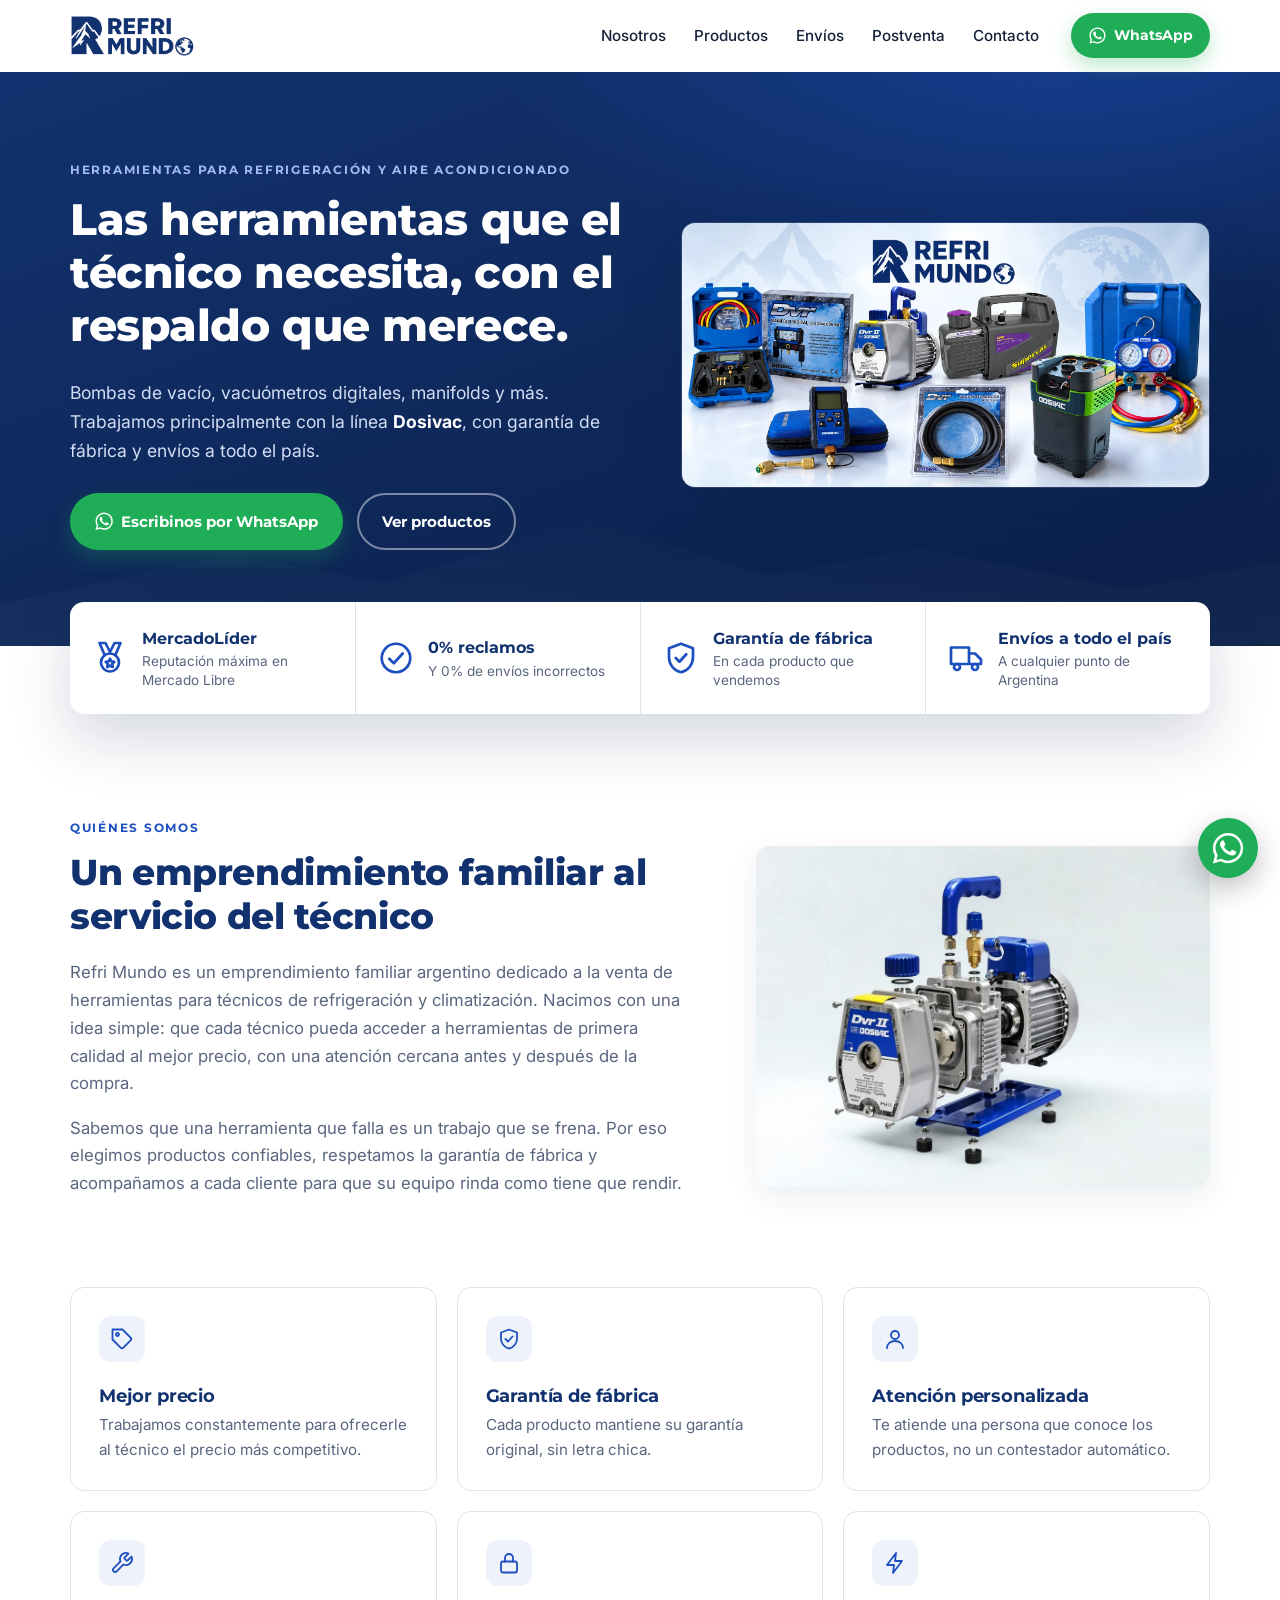
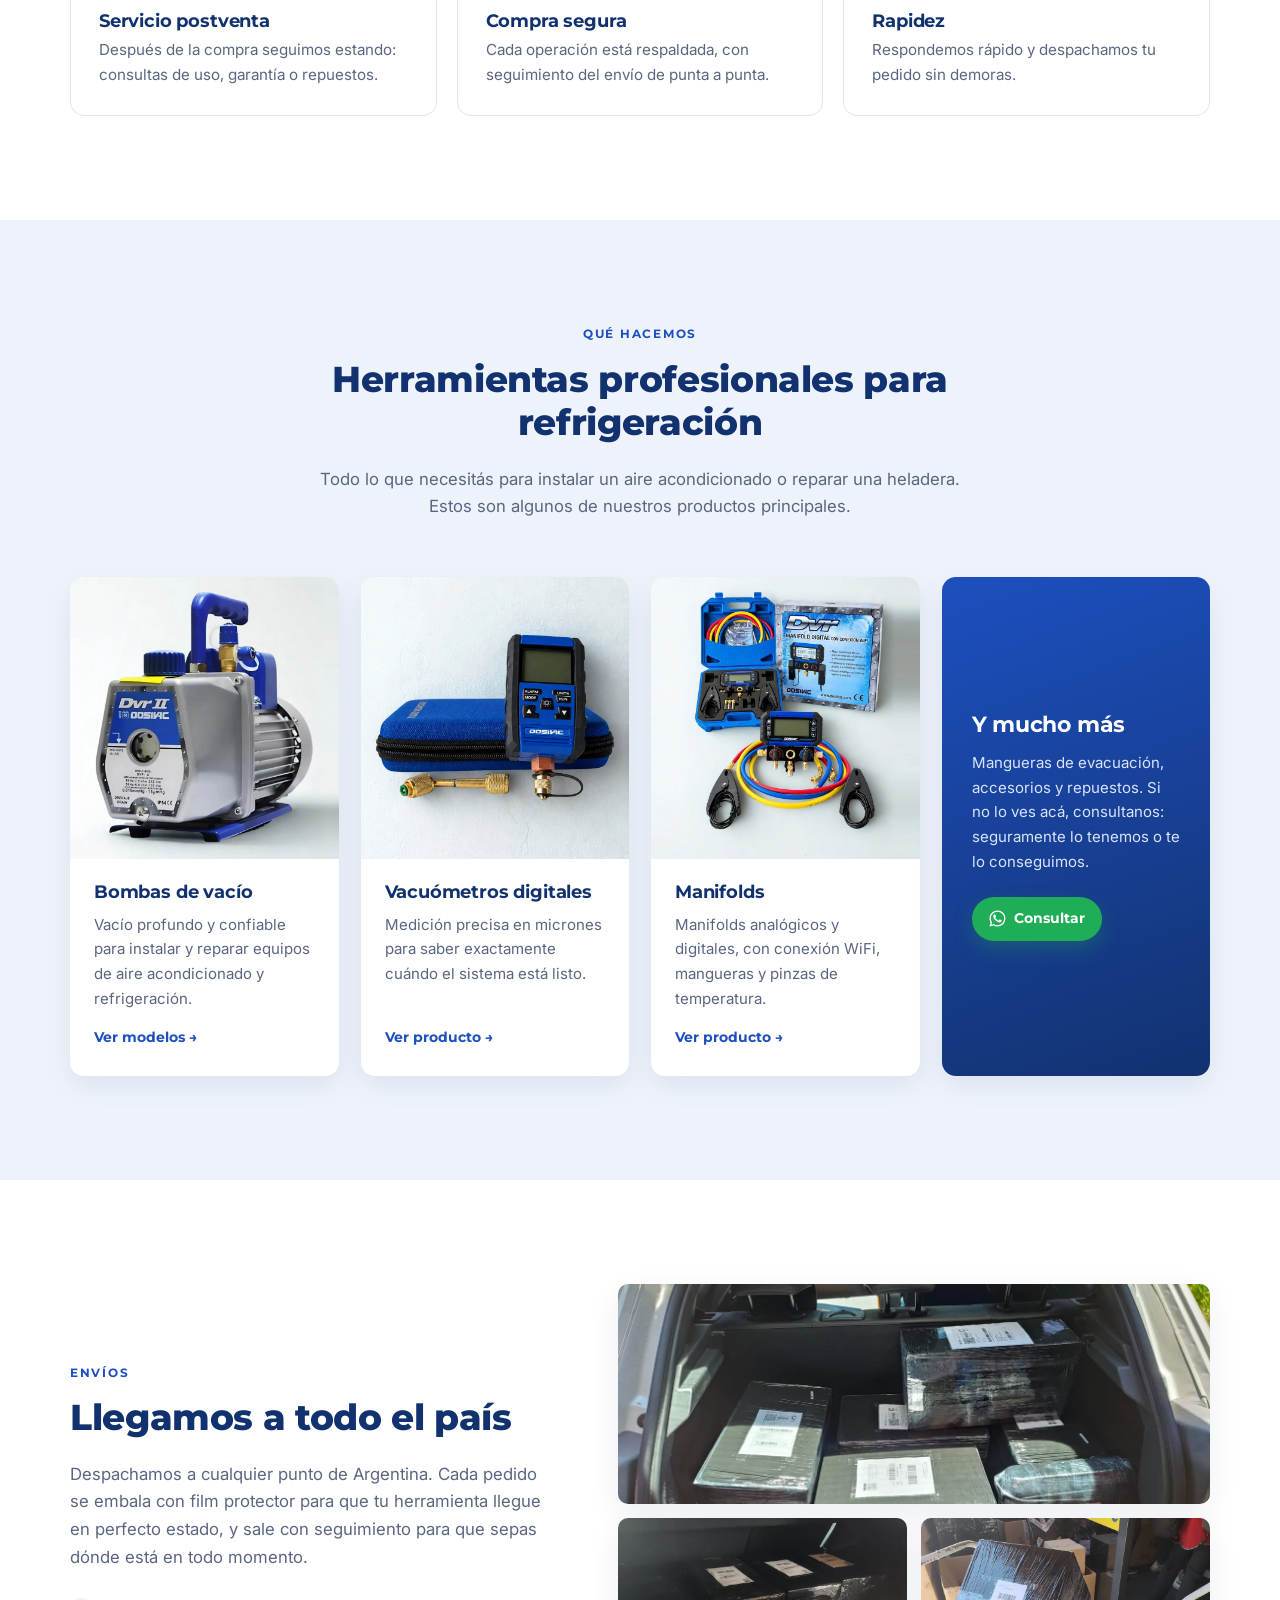
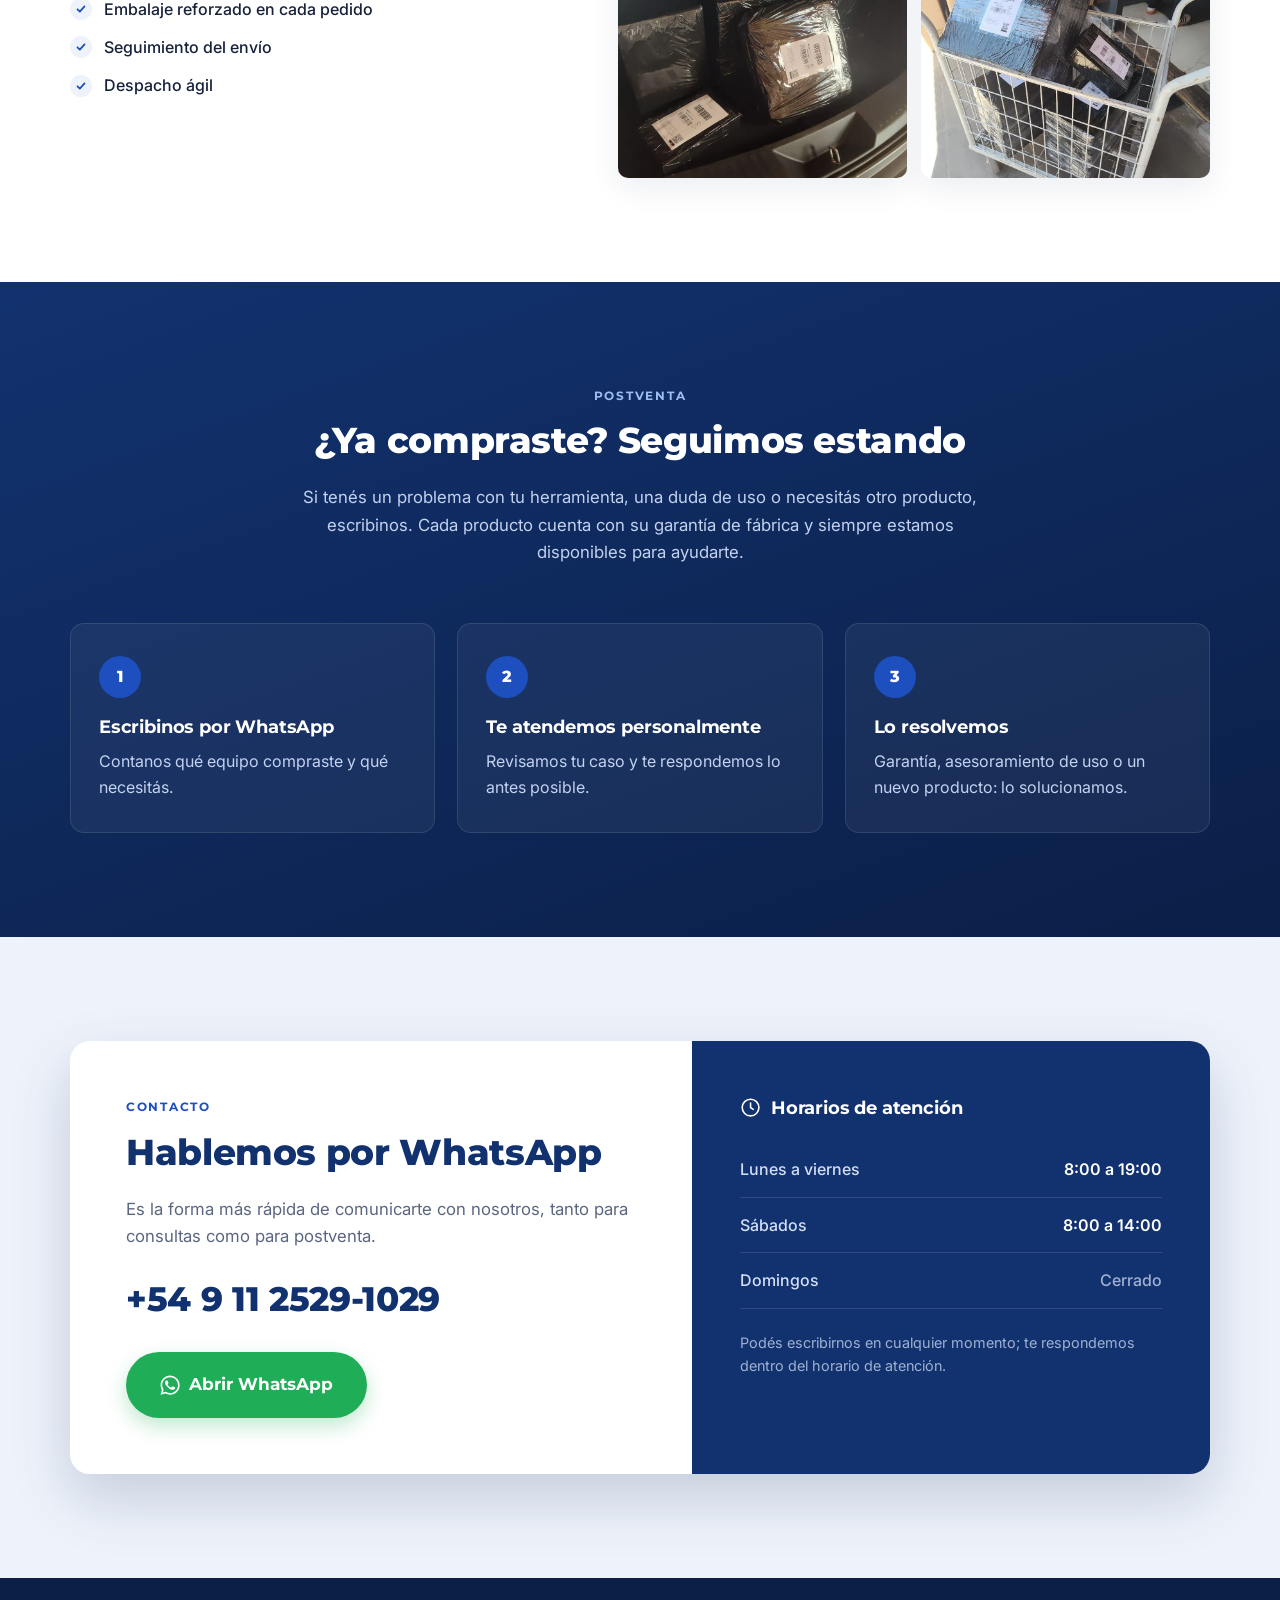
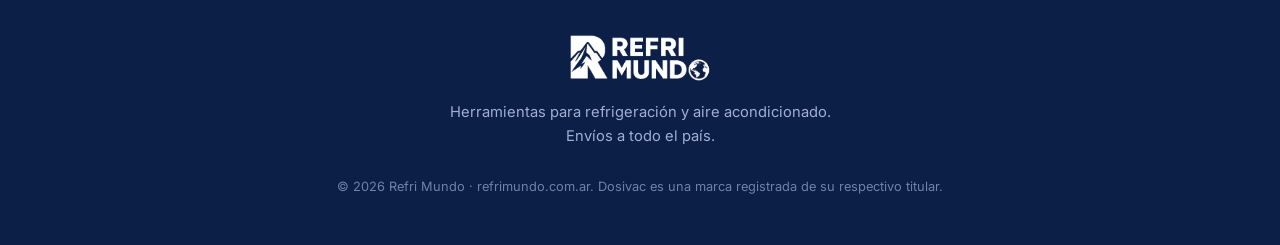
==== index.html @ 17aef17e "Agregar etiqueta de Google (G-2M7QLMY64X) y medir clics en WhatsApp Co-Authored-By: Claude Opus 5.5 " ====
<!DOCTYPE html>
<html lang="es-AR">
<head>
  <!-- Google tag (gtag.js) -->
  <script async src="https://www.googletagmanager.com/gtag/js?id=G-2M7QLMY64X"></script>
  <script>
    window.dataLayer = window.dataLayer || [];
    function gtag(){dataLayer.push(arguments);}
    gtag('js', new Date());
    gtag('config', 'G-2M7QLMY64X');
  </script>
  <meta charset="UTF-8">
  <meta name="viewport" content="width=device-width, initial-scale=1">
  <title>Refri Mundo | Herramientas para refrigeración y aire acondicionado</title>
  <meta name="description" content="Refri Mundo: bombas de vacío, vacuómetros digitales, manifolds y herramientas para técnicos de refrigeración. Línea Dosivac con garantía de fábrica y envíos a todo el país.">
  <link rel="canonical" href="https://refrimundo.com.ar/">
  <meta name="theme-color" content="#12326f">

  <meta property="og:type" content="website">
  <meta property="og:site_name" content="Refri Mundo">
  <meta property="og:locale" content="es_AR">
  <meta property="og:title" content="Refri Mundo | Herramientas para refrigeración">
  <meta property="og:description" content="Herramientas para técnicos de refrigeración y aire acondicionado. Garantía de fábrica, atención personalizada y envíos a todo el país.">
  <meta property="og:image" content="https://refrimundo.com.ar/img/portada.webp">
  <meta property="og:url" content="https://refrimundo.com.ar/">

  <link rel="icon" type="image/png" href="img/icono.png">
  <link rel="apple-touch-icon" href="img/icono.png">

  <link rel="preconnect" href="https://fonts.googleapis.com">
  <link rel="preconnect" href="https://fonts.gstatic.com" crossorigin>
  <link href="https://fonts.googleapis.com/css2?family=Inter:wght@400;500;600&family=Montserrat:wght@600;700;800&display=swap" rel="stylesheet">
  <link rel="stylesheet" href="css/styles.css">

  <script type="application/ld+json">
  {
    "@context": "https://schema.org",
    "@type": "Store",
    "name": "Refri Mundo",
    "alternateName": "Refrimundo",
    "url": "https://refrimundo.com.ar/",
    "logo": "https://refrimundo.com.ar/img/logo.png",
    "image": "https://refrimundo.com.ar/img/portada.webp",
    "telephone": "+54 9 11 2529-1029",
    "areaServed": "AR",
    "openingHours": ["Mo-Fr 08:00-19:00", "Sa 08:00-14:00"]
  }
  </script>
  <script type="application/ld+json">
  {
    "@context": "https://schema.org",
    "@type": "WebSite",
    "name": "Refri Mundo",
    "alternateName": ["Refrimundo", "refrimundo.com.ar"],
    "url": "https://refrimundo.com.ar/"
  }
  </script>
</head>
<body>

  <!-- ===== Encabezado ===== -->
  <header class="header" id="header">
    <div class="container header__inner">
      <a href="#inicio" class="header__logo" aria-label="Refri Mundo, ir al inicio">
        <img src="img/logo.png" alt="Refri Mundo" width="782" height="263">
      </a>

      <nav class="nav" id="nav" aria-label="Principal">
        <a href="#nosotros">Nosotros</a>
        <a href="#productos">Productos</a>
        <a href="#envios">Envíos</a>
        <a href="#postventa">Postventa</a>
        <a href="#contacto">Contacto</a>
      </nav>

      <a class="btn btn--wa btn--sm header__cta" href="https://wa.me/5491125291029?text=Hola%20Refri%20Mundo%2C%20me%20contacto%20para..." target="_blank" rel="noopener">
        <svg class="icon" aria-hidden="true"><use href="#i-wa"/></svg> WhatsApp
      </a>

      <button class="nav-toggle" id="navToggle" aria-label="Abrir menú" aria-expanded="false" aria-controls="nav">
        <span></span><span></span><span></span>
      </button>
    </div>
  </header>

  <main>

    <!-- ===== Portada ===== -->
    <section class="hero" id="inicio">
      <div class="container hero__inner">
        <div class="hero__text">
          <p class="eyebrow eyebrow--light">Herramientas para refrigeración y aire acondicionado</p>
          <h1>Las herramientas que el técnico necesita, con el respaldo que merece.</h1>
          <p class="hero__lead">Bombas de vacío, vacuómetros digitales, manifolds y más. Trabajamos principalmente con la línea <strong>Dosivac</strong>, con garantía de fábrica y envíos a todo el país.</p>
          <div class="hero__actions">
            <a class="btn btn--wa" href="https://wa.me/5491125291029?text=Hola%20Refri%20Mundo%2C%20me%20contacto%20para..." target="_blank" rel="noopener">
              <svg class="icon" aria-hidden="true"><use href="#i-wa"/></svg> Escribinos por WhatsApp
            </a>
            <a class="btn btn--ghost" href="#productos">Ver productos</a>
          </div>
        </div>
        <div class="hero__media">
          <img src="img/portada.webp" alt="Herramientas Dosivac: bombas de vacío, manifolds digitales y vacuómetros" width="1774" height="887" fetchpriority="high">
        </div>
      </div>
    </section>

    <!-- ===== Franja de confianza ===== -->
    <section class="trust" aria-label="Por qué comprarnos">
      <div class="container">
        <div class="trust__grid">
        <div class="trust__item">
          <svg class="trust__icon" aria-hidden="true"><use href="#i-medal"/></svg>
          <div><strong>MercadoLíder</strong><span>Reputación máxima en Mercado Libre</span></div>
        </div>
        <div class="trust__item">
          <svg class="trust__icon" aria-hidden="true"><use href="#i-check"/></svg>
          <div><strong>0% reclamos</strong><span>Y 0% de envíos incorrectos</span></div>
        </div>
        <div class="trust__item">
          <svg class="trust__icon" aria-hidden="true"><use href="#i-shield"/></svg>
          <div><strong>Garantía de fábrica</strong><span>En cada producto que vendemos</span></div>
        </div>
        <div class="trust__item">
          <svg class="trust__icon" aria-hidden="true"><use href="#i-truck"/></svg>
          <div><strong>Envíos a todo el país</strong><span>A cualquier punto de Argentina</span></div>
        </div>
        </div>
      </div>
    </section>

    <!-- ===== Nosotros ===== -->
    <section class="section" id="nosotros">
      <div class="container about">
        <div class="about__text">
          <p class="eyebrow">Quiénes somos</p>
          <h2>Un emprendimiento familiar al servicio del técnico</h2>
          <p>Refri Mundo es un emprendimiento familiar argentino dedicado a la venta de herramientas para técnicos de refrigeración y climatización. Nacimos con una idea simple: que cada técnico pueda acceder a herramientas de primera calidad al mejor precio, con una atención cercana antes y después de la compra.</p>
          <p>Sabemos que una herramienta que falla es un trabajo que se frena. Por eso elegimos productos confiables, respetamos la garantía de fábrica y acompañamos a cada cliente para que su equipo rinda como tiene que rendir.</p>
        </div>
        <figure class="about__media">
          <img src="img/bomba-interior.webp" alt="Vista interior ilustrativa de una bomba de vacío Dosivac DVR II" width="1000" height="750" loading="lazy">
        </figure>
      </div>

      <div class="container">
        <div class="values">
          <article class="value">
            <svg class="value__icon" aria-hidden="true"><use href="#i-tag"/></svg>
            <h3>Mejor precio</h3>
            <p>Trabajamos constantemente para ofrecerle al técnico el precio más competitivo.</p>
          </article>
          <article class="value">
            <svg class="value__icon" aria-hidden="true"><use href="#i-shield"/></svg>
            <h3>Garantía de fábrica</h3>
            <p>Cada producto mantiene su garantía original, sin letra chica.</p>
          </article>
          <article class="value">
            <svg class="value__icon" aria-hidden="true"><use href="#i-user"/></svg>
            <h3>Atención personalizada</h3>
            <p>Te atiende una persona que conoce los productos, no un contestador automático.</p>
          </article>
          <article class="value">
            <svg class="value__icon" aria-hidden="true"><use href="#i-tool"/></svg>
            <h3>Servicio postventa</h3>
            <p>Después de la compra seguimos estando: consultas de uso, garantía o repuestos.</p>
          </article>
          <article class="value">
            <svg class="value__icon" aria-hidden="true"><use href="#i-lock"/></svg>
            <h3>Compra segura</h3>
            <p>Cada operación está respaldada, con seguimiento del envío de punta a punta.</p>
          </article>
          <article class="value">
            <svg class="value__icon" aria-hidden="true"><use href="#i-bolt"/></svg>
            <h3>Rapidez</h3>
            <p>Respondemos rápido y despachamos tu pedido sin demoras.</p>
          </article>
        </div>
      </div>
    </section>

    <!-- ===== Productos ===== -->
    <section class="section section--tint" id="productos">
      <div class="container">
        <div class="section__head">
          <p class="eyebrow">Qué hacemos</p>
          <h2>Herramientas profesionales para refrigeración</h2>
          <p>Todo lo que necesitás para instalar un aire acondicionado o reparar una heladera. Estos son algunos de nuestros productos principales.</p>
        </div>

        <div class="products">
          <a class="product" href="https://wa.me/c/5491125291029" target="_blank" rel="noopener" aria-label="Ver modelos de bombas de vacío en WhatsApp">
            <div class="product__img"><img src="img/bomba-vacio.webp" alt="Bomba de vacío Dosivac DVR II" width="900" height="945" loading="lazy"></div>
            <div class="product__body">
              <h3>Bombas de vacío</h3>
              <p>Vacío profundo y confiable para instalar y reparar equipos de aire acondicionado y refrigeración.</p>
              <span class="product__cta">Ver modelos →</span>
            </div>
          </a>
          <a class="product" href="https://wa.me/p/37824734770444972/5491125291029" target="_blank" rel="noopener" aria-label="Ver Vacuómetros digitales en WhatsApp">
            <div class="product__img"><img src="img/vacuometro.webp" alt="Vacuómetro digital Dosivac con estuche" width="900" height="945" loading="lazy"></div>
            <div class="product__body">
              <h3>Vacuómetros digitales</h3>
              <p>Medición precisa en micrones para saber exactamente cuándo el sistema está listo.</p>
              <span class="product__cta">Ver producto →</span>
            </div>
          </a>
          <a class="product" href="https://wa.me/p/29214716521446250/5491125291029" target="_blank" rel="noopener" aria-label="Ver Manifolds en WhatsApp">
            <div class="product__img"><img src="img/manifold-digital.webp" alt="Manifold digital Dosivac DVR con conexión WiFi, mangueras y pinzas" width="900" height="945" loading="lazy"></div>
            <div class="product__body">
              <h3>Manifolds</h3>
              <p>Manifolds analógicos y digitales, con conexión WiFi, mangueras y pinzas de temperatura.</p>
              <span class="product__cta">Ver producto →</span>
            </div>
          </a>
          <article class="product product--more">
            <div class="product__body">
              <h3>Y mucho más</h3>
              <p>Mangueras de evacuación, accesorios y repuestos. Si no lo ves acá, consultanos: seguramente lo tenemos o te lo conseguimos.</p>
              <a class="btn btn--wa btn--sm" href="https://wa.me/5491125291029?text=Hola%20Refri%20Mundo%2C%20me%20contacto%20para..." target="_blank" rel="noopener">
                <svg class="icon" aria-hidden="true"><use href="#i-wa"/></svg> Consultar
              </a>
            </div>
          </article>
        </div>
      </div>
    </section>

    <!-- ===== Envíos ===== -->
    <section class="section" id="envios">
      <div class="container shipping">
        <div class="shipping__text">
          <p class="eyebrow">Envíos</p>
          <h2>Llegamos a todo el país</h2>
          <p>Despachamos a cualquier punto de Argentina. Cada pedido se embala con film protector para que tu herramienta llegue en perfecto estado, y sale con seguimiento para que sepas dónde está en todo momento.</p>
          <ul class="checklist">
            <li>Embalaje reforzado en cada pedido</li>
            <li>Seguimiento del envío</li>
            <li>Despacho ágil</li>
          </ul>
        </div>
        <div class="shipping__gallery">
          <img src="img/envios-2.webp" alt="Baúl de auto cargado con pedidos embalados listos para despachar" width="1200" height="675" loading="lazy">
          <img src="img/envios-1.webp" alt="Pedidos embalados con film negro y etiquetas de envío" width="900" height="1200" loading="lazy">
          <img src="img/envios-3.webp" alt="Carro con pedidos en la sucursal de envíos" width="900" height="1200" loading="lazy">
        </div>
      </div>
    </section>

    <!-- ===== Postventa ===== -->
    <section class="section section--dark" id="postventa">
      <div class="container">
        <div class="section__head section__head--light">
          <p class="eyebrow eyebrow--light">Postventa</p>
          <h2>¿Ya compraste? Seguimos estando</h2>
          <p>Si tenés un problema con tu herramienta, una duda de uso o necesitás otro producto, escribinos. Cada producto cuenta con su garantía de fábrica y siempre estamos disponibles para ayudarte.</p>
        </div>
        <ol class="steps">
          <li class="step">
            <span class="step__num">1</span>
            <h3>Escribinos por WhatsApp</h3>
            <p>Contanos qué equipo compraste y qué necesitás.</p>
          </li>
          <li class="step">
            <span class="step__num">2</span>
            <h3>Te atendemos personalmente</h3>
            <p>Revisamos tu caso y te respondemos lo antes posible.</p>
          </li>
          <li class="step">
            <span class="step__num">3</span>
            <h3>Lo resolvemos</h3>
            <p>Garantía, asesoramiento de uso o un nuevo producto: lo solucionamos.</p>
          </li>
        </ol>
      </div>
    </section>

    <!-- ===== Contacto ===== -->
    <section class="section section--tint" id="contacto">
      <div class="container">
        <div class="contact">
          <div class="contact__main">
            <p class="eyebrow">Contacto</p>
            <h2>Hablemos por WhatsApp</h2>
            <p>Es la forma más rápida de comunicarte con nosotros, tanto para consultas como para postventa.</p>
            <a class="contact__phone" href="https://wa.me/5491125291029?text=Hola%20Refri%20Mundo%2C%20me%20contacto%20para..." target="_blank" rel="noopener">+54 9 11 2529-1029</a>
            <a class="btn btn--wa btn--lg" href="https://wa.me/5491125291029?text=Hola%20Refri%20Mundo%2C%20me%20contacto%20para..." target="_blank" rel="noopener">
              <svg class="icon" aria-hidden="true"><use href="#i-wa"/></svg> Abrir WhatsApp
            </a>
          </div>
          <div class="contact__hours">
            <h3><svg class="icon" aria-hidden="true"><use href="#i-clock"/></svg> Horarios de atención</h3>
            <dl class="hours">
              <div><dt>Lunes a viernes</dt><dd>8:00 a 19:00</dd></div>
              <div><dt>Sábados</dt><dd>8:00 a 14:00</dd></div>
              <div><dt>Domingos</dt><dd class="hours__closed">Cerrado</dd></div>
            </dl>
            <p class="contact__note">Podés escribirnos en cualquier momento; te respondemos dentro del horario de atención.</p>
          </div>
        </div>
      </div>
    </section>

  </main>

  <!-- ===== Pie ===== -->
  <footer class="footer">
    <div class="container footer__inner">
      <img src="img/logo-blanco.png" alt="Refri Mundo" width="782" height="263" class="footer__logo" loading="lazy">
      <p>Herramientas para refrigeración y aire acondicionado.<br>Envíos a todo el país.</p>
      <p class="footer__legal">© <span id="year">2026</span> Refri Mundo · refrimundo.com.ar. Dosivac es una marca registrada de su respectivo titular.</p>
    </div>
  </footer>

  <!-- Botón flotante de WhatsApp -->
  <a class="wa-float" href="https://wa.me/5491125291029?text=Hola%20Refri%20Mundo%2C%20me%20contacto%20para..." target="_blank" rel="noopener" aria-label="Escribinos por WhatsApp">
    <svg aria-hidden="true"><use href="#i-wa"/></svg>
  </a>

  <!-- Íconos -->
  <svg width="0" height="0" style="position:absolute" aria-hidden="true">
    <symbol id="i-wa" viewBox="0 0 24 24"><path fill="currentColor" d="M17.47 14.38c-.3-.15-1.76-.87-2.03-.97-.27-.1-.47-.15-.67.15-.2.3-.77.97-.94 1.16-.17.2-.35.22-.64.07-.3-.15-1.26-.46-2.39-1.47-.88-.79-1.48-1.76-1.65-2.06-.17-.3-.02-.46.13-.6.13-.14.3-.35.45-.52.15-.18.2-.3.3-.5.1-.2.05-.37-.03-.52-.07-.15-.67-1.61-.92-2.2-.24-.58-.49-.5-.67-.51h-.57c-.2 0-.52.07-.79.37-.27.3-1.04 1.02-1.04 2.48s1.07 2.88 1.21 3.07c.15.2 2.1 3.2 5.08 4.49.71.3 1.26.49 1.7.63.71.22 1.36.19 1.87.12.57-.09 1.76-.72 2.01-1.41.25-.7.25-1.29.17-1.41-.07-.13-.27-.2-.57-.35M12.05 21.5h-.01a9.4 9.4 0 0 1-4.8-1.32l-.34-.2-3.56.93.95-3.47-.22-.36a9.4 9.4 0 0 1-1.44-5.02c0-5.2 4.23-9.43 9.43-9.43a9.4 9.4 0 0 1 9.42 9.44c0 5.2-4.23 9.43-9.43 9.43m8.02-17.45A11.27 11.27 0 0 0 12.05.72C5.8.72.7 5.8.7 12.06c0 2 .52 3.95 1.52 5.67L.6 23.6l6.01-1.58a11.3 11.3 0 0 0 5.43 1.38h.01c6.25 0 11.34-5.09 11.35-11.34 0-3.03-1.18-5.88-3.33-8.02"/></symbol>
    <symbol id="i-medal" viewBox="0 0 24 24" fill="none" stroke="currentColor" stroke-width="1.8" stroke-linecap="round" stroke-linejoin="round"><circle cx="12" cy="15" r="6"/><path d="M8.5 10.2 5 2h4l3 6 3-6h4l-3.5 8.2"/><path d="m12 12.5.9 1.8 2 .3-1.45 1.4.35 2-1.8-.95-1.8.95.35-2-1.45-1.4 2-.3z"/></symbol>
    <symbol id="i-check" viewBox="0 0 24 24" fill="none" stroke="currentColor" stroke-width="1.8" stroke-linecap="round" stroke-linejoin="round"><circle cx="12" cy="12" r="9.5"/><path d="m7.5 12.5 3 3 6-6.5"/></symbol>
    <symbol id="i-shield" viewBox="0 0 24 24" fill="none" stroke="currentColor" stroke-width="1.8" stroke-linecap="round" stroke-linejoin="round"><path d="M12 2.5 4 5.5v6c0 5 3.4 9 8 10 4.6-1 8-5 8-10v-6z"/><path d="m8.5 12 2.5 2.5 4.5-5"/></symbol>
    <symbol id="i-truck" viewBox="0 0 24 24" fill="none" stroke="currentColor" stroke-width="1.8" stroke-linecap="round" stroke-linejoin="round"><path d="M2 5h12v11H2zM14 9h4l4 4v3h-8z"/><circle cx="6" cy="18" r="2"/><circle cx="18" cy="18" r="2"/></symbol>
    <symbol id="i-tag" viewBox="0 0 24 24" fill="none" stroke="currentColor" stroke-width="1.8" stroke-linecap="round" stroke-linejoin="round"><path d="M20.6 13.4 13.4 20.6a2 2 0 0 1-2.8 0L2.5 12.5V2.5h10l8.1 8.1a2 2 0 0 1 0 2.8z"/><circle cx="7.5" cy="7.5" r="1.5"/></symbol>
    <symbol id="i-user" viewBox="0 0 24 24" fill="none" stroke="currentColor" stroke-width="1.8" stroke-linecap="round" stroke-linejoin="round"><circle cx="12" cy="8" r="4"/><path d="M4 21c0-4.4 3.6-7 8-7s8 2.6 8 7"/></symbol>
    <symbol id="i-tool" viewBox="0 0 24 24" fill="none" stroke="currentColor" stroke-width="1.8" stroke-linecap="round" stroke-linejoin="round"><path d="M14.7 6.3a1 1 0 0 0 0 1.4l1.6 1.6a1 1 0 0 0 1.4 0l3.77-3.77a6 6 0 0 1-7.94 7.94l-6.91 6.91a2.12 2.12 0 0 1-3-3l6.91-6.91a6 6 0 0 1 7.94-7.94z"/></symbol>
    <symbol id="i-lock" viewBox="0 0 24 24" fill="none" stroke="currentColor" stroke-width="1.8" stroke-linecap="round" stroke-linejoin="round"><rect x="4" y="10.5" width="16" height="11" rx="2"/><path d="M8 10.5V7a4 4 0 0 1 8 0v3.5"/></symbol>
    <symbol id="i-bolt" viewBox="0 0 24 24" fill="none" stroke="currentColor" stroke-width="1.8" stroke-linecap="round" stroke-linejoin="round"><path d="M13 2 4 14h7l-1 8 9-12h-7z"/></symbol>
    <symbol id="i-clock" viewBox="0 0 24 24" fill="none" stroke="currentColor" stroke-width="1.8" stroke-linecap="round" stroke-linejoin="round"><circle cx="12" cy="12" r="9.5"/><path d="M12 7v5l3 2"/></symbol>
  </svg>

  <script src="js/main.js"></script>
</body>
</html>
---- css/styles.css ----
/* =========================================================
   Refri Mundo — estilos
   Paleta basada en el logo (azul marino) y la línea Dosivac
   (azul royal), con celeste hielo como fondo de apoyo.
   ========================================================= */

:root {
  --navy-900: #0b1f47;
  --navy-800: #0f2a5e;
  --navy: #12326f;          /* azul del logo */
  --royal: #1d4fbf;         /* azul Dosivac */
  --royal-600: #173f9c;
  --ice: #eef3fb;           /* celeste hielo */
  --ice-200: #dbe5f5;
  --ink: #16213a;
  --muted: #5a6680;
  --line: #dfe5ef;
  --white: #ffffff;
  --wa: #1fae57;            /* verde WhatsApp (tono sobrio) */
  --wa-600: #178f47;

  --radius: 14px;
  --radius-sm: 10px;
  --shadow: 0 10px 30px rgba(15, 42, 94, .08);
  --shadow-lg: 0 24px 60px rgba(11, 31, 71, .18);
  --header-h: 72px;
  --font-head: "Montserrat", system-ui, sans-serif;
  --font-body: "Inter", system-ui, -apple-system, "Segoe UI", sans-serif;
}

*, *::before, *::after { box-sizing: border-box; }

html { scroll-behavior: smooth; scroll-padding-top: var(--header-h); }

body {
  margin: 0;
  font-family: var(--font-body);
  font-size: 1rem;
  line-height: 1.65;
  color: var(--ink);
  background: var(--white);
  -webkit-font-smoothing: antialiased;
}

img { max-width: 100%; height: auto; display: block; }
a { color: inherit; text-decoration: none; }

h1, h2, h3 {
  font-family: var(--font-head);
  line-height: 1.2;
  margin: 0 0 .6em;
  color: var(--navy);
  letter-spacing: -.01em;
}
h1 { font-size: clamp(2rem, 3.8vw, 2.75rem); font-weight: 800; }
h2 { font-size: clamp(1.6rem, 3vw, 2.25rem); font-weight: 800; }
h3 { font-size: 1.1rem; font-weight: 700; }
p { margin: 0 0 1em; }

.container {
  width: 100%;
  max-width: 1180px;
  margin: 0 auto;
  padding: 0 20px;
}

.icon { width: 1.2em; height: 1.2em; flex: none; }

.eyebrow {
  font-family: var(--font-head);
  font-size: .78rem;
  font-weight: 700;
  letter-spacing: .14em;
  text-transform: uppercase;
  color: var(--royal);
  margin-bottom: .8rem;
}
.eyebrow--light { color: #9fbcf2; }

/* ---------- Botones ---------- */
.btn {
  display: inline-flex;
  align-items: center;
  justify-content: center;
  gap: .55em;
  padding: .9em 1.5em;
  border-radius: 999px;
  font-family: var(--font-head);
  font-weight: 700;
  font-size: .95rem;
  border: 2px solid transparent;
  transition: background-color .2s, color .2s, border-color .2s, transform .2s, box-shadow .2s;
  cursor: pointer;
  white-space: nowrap;
}
.btn:hover { transform: translateY(-1px); }
.btn:focus-visible, .nav a:focus-visible, .nav-toggle:focus-visible, .wa-float:focus-visible {
  outline: 3px solid #8fb3ff;
  outline-offset: 3px;
}
.btn--wa { background: var(--wa); color: var(--white); box-shadow: 0 8px 20px rgba(31, 174, 87, .28); }
.btn--wa:hover { background: var(--wa-600); }
.btn--ghost { border-color: rgba(255, 255, 255, .45); color: var(--white); }
.btn--ghost:hover { background: rgba(255, 255, 255, .1); border-color: var(--white); }
.btn--sm { padding: .6em 1.1em; font-size: .88rem; }
.btn--lg { padding: 1em 1.9em; font-size: 1.05rem; }

/* ---------- Encabezado ---------- */
.header {
  position: sticky;
  top: 0;
  z-index: 50;
  height: var(--header-h);
  background: rgba(255, 255, 255, .96);
  backdrop-filter: saturate(160%) blur(8px);
  border-bottom: 1px solid transparent;
  transition: border-color .2s, box-shadow .2s;
}
.header.is-scrolled { border-color: var(--line); box-shadow: 0 4px 20px rgba(15, 42, 94, .06); }
.header__inner { height: 100%; display: flex; align-items: center; gap: 32px; }
.header__logo img { height: 42px; width: auto; }

.nav { display: flex; gap: 28px; margin-left: auto; }
.nav a {
  font-weight: 500;
  font-size: .95rem;
  color: var(--ink);
  position: relative;
  padding: 6px 0;
}
.nav a::after {
  content: "";
  position: absolute;
  left: 0; right: 0; bottom: 0;
  height: 2px;
  background: var(--royal);
  transform: scaleX(0);
  transition: transform .2s;
}
.nav a:hover { color: var(--royal); }
.nav a:hover::after { transform: scaleX(1); }

.nav-toggle {
  display: none;
  width: 44px; height: 44px;
  border: 0;
  background: transparent;
  padding: 10px;
  margin-left: 4px;
  cursor: pointer;
}
.nav-toggle span {
  display: block;
  height: 2px;
  background: var(--navy);
  border-radius: 2px;
  transition: transform .25s, opacity .25s;
}
.nav-toggle span + span { margin-top: 6px; }
.nav-toggle[aria-expanded="true"] span:nth-child(1) { transform: translateY(8px) rotate(45deg); }
.nav-toggle[aria-expanded="true"] span:nth-child(2) { opacity: 0; }
.nav-toggle[aria-expanded="true"] span:nth-child(3) { transform: translateY(-8px) rotate(-45deg); }

/* ---------- Portada ---------- */
.hero {
  position: relative;
  overflow: hidden;
  color: var(--white);
  background:
    radial-gradient(1000px 500px at 85% -10%, rgba(29, 79, 191, .55), transparent 60%),
    linear-gradient(160deg, var(--navy) 0%, var(--navy-900) 100%);
}
.hero::after {           /* silueta de montaña del logo, muy sutil */
  content: "";
  position: absolute;
  inset: auto 0 0 0;
  height: 140px;
  background: linear-gradient(to top, rgba(255, 255, 255, .04), transparent);
  clip-path: polygon(0 100%, 0 70%, 18% 35%, 30% 55%, 46% 10%, 60% 50%, 72% 30%, 88% 60%, 100% 40%, 100% 100%);
  pointer-events: none;
}
.hero__inner {
  position: relative;
  z-index: 1;
  display: grid;
  grid-template-columns: 1.05fr 1fr;
  align-items: center;
  gap: 56px;
  padding-top: 88px;
  padding-bottom: 96px;
}
.hero h1 { color: var(--white); }
.hero__lead { font-size: 1.1rem; color: #d3def5; max-width: 34em; }
.hero__lead strong { color: var(--white); }
.hero__actions { display: flex; flex-wrap: wrap; gap: 14px; margin-top: 28px; }
.hero__media img {
  border-radius: var(--radius);
  box-shadow: var(--shadow-lg);
  border: 1px solid rgba(255, 255, 255, .12);
}

/* ---------- Franja de confianza ---------- */
.trust {
  position: relative;
  z-index: 2;
  margin-top: -44px;
}
.trust__grid {
  display: grid;
  grid-template-columns: repeat(4, 1fr);
  background: var(--white);
  border-radius: var(--radius);
  box-shadow: var(--shadow-lg);
}
.trust__item {
  display: flex;
  align-items: center;
  gap: 14px;
  padding: 24px 22px;
}
.trust__item + .trust__item { border-left: 1px solid var(--line); }
.trust__icon { width: 36px; height: 36px; color: var(--royal); flex: none; }
.trust__item strong { display: block; font-family: var(--font-head); color: var(--navy); font-size: 1rem; }
.trust__item span { display: block; color: var(--muted); font-size: .85rem; line-height: 1.4; }

/* ---------- Secciones ---------- */
.section { padding: 104px 0; }
.section--tint { background: var(--ice); }
.section--dark {
  background: linear-gradient(160deg, var(--navy) 0%, var(--navy-900) 100%);
  color: #d3def5;
}
.section--dark h2, .section--dark h3 { color: var(--white); }

.section__head { max-width: 680px; margin: 0 auto 56px; text-align: center; }
.section__head p:last-child { color: var(--muted); font-size: 1.05rem; }
.section__head--light p:last-child { color: #c3d2ef; }

/* ---------- Nosotros ---------- */
.about {
  display: grid;
  grid-template-columns: 1.15fr .85fr;
  gap: 72px;
  align-items: center;
}
.about__text p:not(.eyebrow) { color: var(--muted); font-size: 1.05rem; }
.about__media {
  margin: 0;
  border-radius: var(--radius);
  overflow: hidden;
  box-shadow: var(--shadow);
}
.about__media img { width: 100%; height: auto; }

.values {
  display: grid;
  grid-template-columns: repeat(3, 1fr);
  gap: 20px;
  margin-top: 72px;
}
.value {
  padding: 28px;
  border: 1px solid var(--line);
  border-radius: var(--radius);
  background: var(--white);
  transition: box-shadow .2s, border-color .2s, transform .2s;
}
.value:hover { box-shadow: var(--shadow); border-color: var(--ice-200); transform: translateY(-2px); }
.value__icon {
  width: 46px; height: 46px;
  padding: 11px;
  border-radius: 12px;
  background: var(--ice);
  color: var(--royal);
  margin-bottom: 16px;
}
.value h3 { margin-bottom: .35em; }
.value p { color: var(--muted); margin: 0; font-size: .95rem; }

/* ---------- Productos ---------- */
.products {
  display: grid;
  grid-template-columns: repeat(4, 1fr);
  gap: 22px;
}
.product {
  display: flex;
  flex-direction: column;
  background: var(--white);
  border-radius: var(--radius);
  overflow: hidden;
  box-shadow: var(--shadow);
  transition: transform .2s, box-shadow .2s;
}
.product:hover { transform: translateY(-4px); box-shadow: var(--shadow-lg); }
.product__img {
  aspect-ratio: 4 / 4.2;
  background: #f7f9fc;
  display: flex;
  align-items: center;
  justify-content: center;
  overflow: hidden;
}
.product__img img { width: 100%; height: 100%; object-fit: cover; }
.product__body { padding: 22px 24px 26px; }
.product__body p { color: var(--muted); font-size: .94rem; margin: 0; }
.product__img img { transition: transform .35s ease; }
a.product:hover .product__img img { transform: scale(1.04); }
a.product:focus-visible { outline: 3px solid #8fb3ff; outline-offset: 3px; }
a.product .product__body { display: flex; flex-direction: column; flex: 1; }
a.product .product__body p { margin-bottom: 14px; }
.product__cta {
  display: inline-block;
  margin-top: auto;
  font-family: var(--font-head);
  font-weight: 700;
  font-size: .9rem;
  color: var(--royal);
}
a.product:hover .product__cta { text-decoration: underline; text-underline-offset: 3px; }
.product--more {
  background: linear-gradient(160deg, var(--royal) 0%, var(--navy) 100%);
  color: #d9e4fb;
  justify-content: center;
}
.product--more .product__body { padding: 36px 30px; }
.product--more h3 { color: var(--white); font-size: 1.35rem; }
.product--more p { color: #d9e4fb; margin-bottom: 22px; }

/* ---------- Envíos ---------- */
.shipping {
  display: grid;
  grid-template-columns: .9fr 1.1fr;
  gap: 64px;
  align-items: center;
}
.shipping__text p:not(.eyebrow) { color: var(--muted); font-size: 1.05rem; }
.checklist { list-style: none; padding: 0; margin: 24px 0 0; display: grid; gap: 12px; }
.checklist li {
  position: relative;
  padding-left: 34px;
  font-weight: 500;
  color: var(--ink);
}
.checklist li::before {
  content: "";
  position: absolute;
  left: 0; top: .15em;
  width: 22px; height: 22px;
  border-radius: 50%;
  background: var(--ice) url("data:image/svg+xml,%3Csvg xmlns='http://www.w3.org/2000/svg' viewBox='0 0 24 24' fill='none' stroke='%231d4fbf' stroke-width='3' stroke-linecap='round' stroke-linejoin='round'%3E%3Cpath d='m6 12.5 4 4 8-9'/%3E%3C/svg%3E") center / 14px no-repeat;
}
.shipping__gallery {
  display: grid;
  grid-template-columns: 1fr 1fr;
  grid-template-rows: 220px 260px;
  gap: 14px;
}
.shipping__gallery img {
  width: 100%;
  height: 100%;
  object-fit: cover;
  border-radius: var(--radius-sm);
  box-shadow: var(--shadow);
}
.shipping__gallery img:first-child { grid-column: 1 / -1; }

/* ---------- Postventa ---------- */
.steps {
  list-style: none;
  margin: 0;
  padding: 0;
  display: grid;
  grid-template-columns: repeat(3, 1fr);
  gap: 22px;
  counter-reset: none;
}
.step {
  padding: 32px 28px;
  border-radius: var(--radius);
  background: rgba(255, 255, 255, .05);
  border: 1px solid rgba(255, 255, 255, .1);
}
.step__num {
  display: inline-grid;
  place-items: center;
  width: 42px; height: 42px;
  border-radius: 50%;
  background: var(--royal);
  color: var(--white);
  font-family: var(--font-head);
  font-weight: 800;
  margin-bottom: 18px;
}
.step p { margin: 0; color: #c3d2ef; }

/* ---------- Contacto ---------- */
.contact {
  display: grid;
  grid-template-columns: 1.2fr 1fr;
  background: var(--white);
  border-radius: 20px;
  box-shadow: var(--shadow-lg);
  overflow: hidden;
}
.contact__main { padding: 56px; }
.contact__main p:not(.eyebrow) { color: var(--muted); font-size: 1.05rem; }
.contact__phone {
  display: block;
  font-family: var(--font-head);
  font-weight: 800;
  font-size: clamp(1.5rem, 3vw, 2.1rem);
  color: var(--navy);
  margin: 20px 0 26px;
  letter-spacing: -.01em;
}
.contact__phone:hover { color: var(--royal); }
.contact__hours { padding: 56px 48px; background: var(--navy); color: #d3def5; }
.contact__hours h3 { color: var(--white); display: flex; align-items: center; gap: 10px; margin-bottom: 24px; }
.hours { margin: 0; }
.hours div {
  display: flex;
  justify-content: space-between;
  gap: 16px;
  padding: 14px 0;
  border-bottom: 1px solid rgba(255, 255, 255, .12);
}
.hours dt { font-weight: 500; }
.hours dd { margin: 0; color: var(--white); font-weight: 600; }
.hours__closed { color: #9fb0d2 !important; font-weight: 500 !important; }
.contact__note { font-size: .9rem; color: #9fb0d2; margin: 22px 0 0; }

/* ---------- Pie ---------- */
.footer { background: var(--navy-900); color: #9fb0d2; padding: 56px 0 40px; text-align: center; }
.footer__inner { display: flex; flex-direction: column; align-items: center; }
.footer__logo { height: 48px; width: auto; margin-bottom: 18px; }
.footer p { margin: 0 0 8px; font-size: .92rem; }
.footer__legal { margin-top: 20px !important; font-size: .8rem !important; color: #6f82a8; }

/* ---------- WhatsApp flotante ---------- */
.wa-float {
  position: fixed;
  right: 22px;
  bottom: 22px;
  z-index: 60;
  width: 60px; height: 60px;
  border-radius: 50%;
  background: var(--wa);
  color: var(--white);
  display: grid;
  place-items: center;
  box-shadow: 0 10px 28px rgba(0, 0, 0, .25);
  transition: transform .2s, background-color .2s;
}
.wa-float:hover { transform: scale(1.07); background: var(--wa-600); }
.wa-float svg { width: 32px; height: 32px; }

/* ---------- Animación de entrada ---------- */
.reveal { opacity: 0; transform: translateY(18px); transition: opacity .6s ease, transform .6s ease; }
.reveal.is-visible { opacity: 1; transform: none; }

@media (prefers-reduced-motion: reduce) {
  html { scroll-behavior: auto; }
  *, *::before, *::after { transition: none !important; animation: none !important; }
  .reveal { opacity: 1; transform: none; }
}

/* =========================================================
   Responsive
   ========================================================= */
@media (max-width: 1080px) {
  .products { grid-template-columns: repeat(2, 1fr); }
  .trust__grid { grid-template-columns: repeat(2, 1fr); }
  .trust__item:nth-child(3) { border-left: 0; }
  .trust__item:nth-child(n+3) { border-top: 1px solid var(--line); }
}

@media (max-width: 900px) {
  :root { --header-h: 64px; }
  .header__logo img { height: 36px; }
  .header__cta { margin-left: auto; }
  .nav-toggle { display: block; }
  .nav {
    position: fixed;
    top: var(--header-h);
    left: 0; right: 0;
    flex-direction: column;
    gap: 0;
    background: var(--white);
    border-bottom: 1px solid var(--line);
    box-shadow: 0 16px 30px rgba(15, 42, 94, .1);
    padding: 8px 20px 16px;
    transform: translateY(-8px);
    opacity: 0;
    visibility: hidden;
    transition: opacity .2s, transform .2s, visibility .2s;
  }
  .nav.is-open { opacity: 1; transform: none; visibility: visible; }
  .nav a { padding: 14px 0; border-bottom: 1px solid var(--line); font-size: 1rem; }
  .nav a:last-child { border-bottom: 0; }
  .nav a::after { display: none; }

  .hero__inner { grid-template-columns: 1fr; gap: 40px; padding-top: 56px; padding-bottom: 88px; }
  .about, .shipping { grid-template-columns: 1fr; gap: 40px; }
  .values { grid-template-columns: repeat(2, 1fr); margin-top: 56px; }
  .steps { grid-template-columns: 1fr; }
  .contact { grid-template-columns: 1fr; }
  .contact__main, .contact__hours { padding: 40px 32px; }
  .section { padding: 80px 0; }
}

@media (max-width: 560px) {
  .container { padding-left: 16px; padding-right: 16px; }
  .header__cta { padding: .55em .9em; }
  .hero__actions .btn { width: 100%; }
  .trust__grid { grid-template-columns: 1fr; }
  .trust__item + .trust__item { border-left: 0; border-top: 1px solid var(--line); }
  .trust__item { padding: 18px 20px; }
  .values { grid-template-columns: 1fr; }
  .products { grid-template-columns: 1fr; }
  .shipping__gallery { grid-template-rows: 180px 200px; }
  .contact__main, .contact__hours { padding: 32px 22px; }
  .contact__main .btn { width: 100%; }
  .section { padding: 64px 0; }
  .wa-float { right: 16px; bottom: 16px; width: 56px; height: 56px; }
}
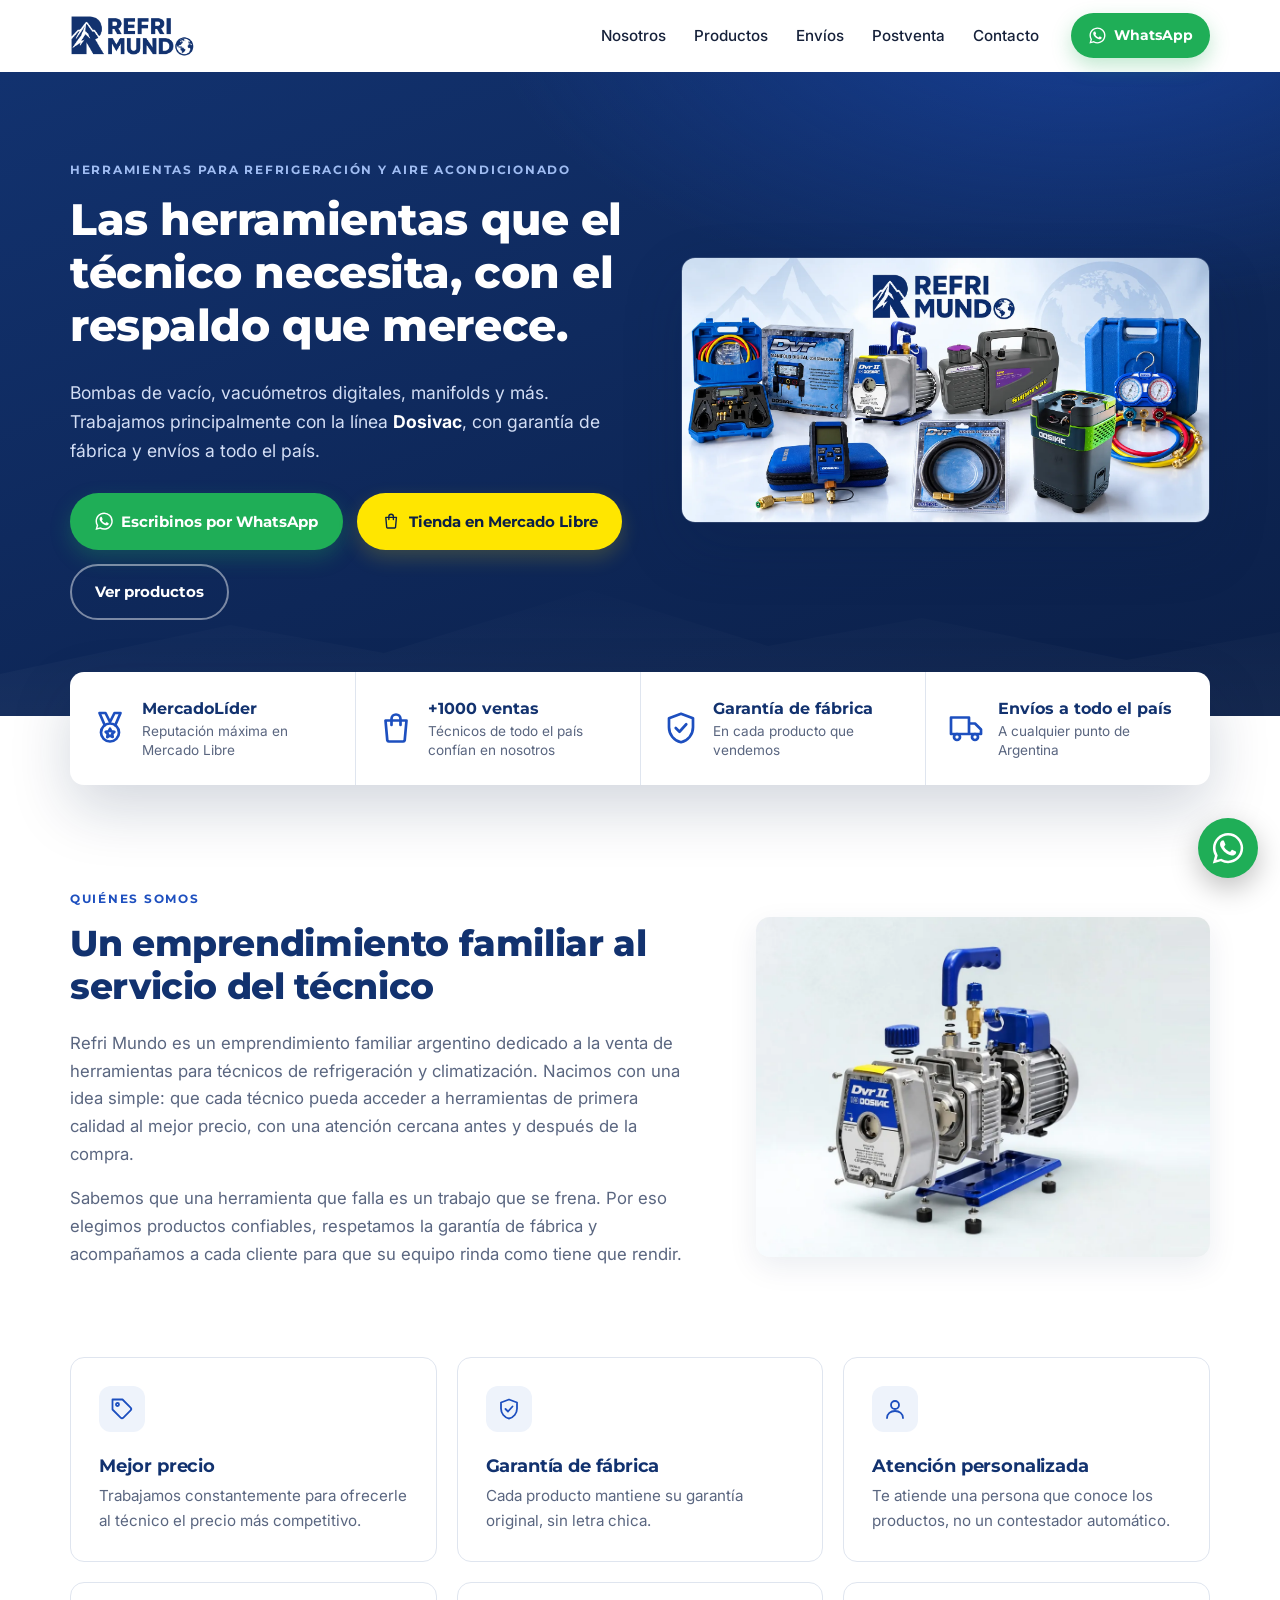
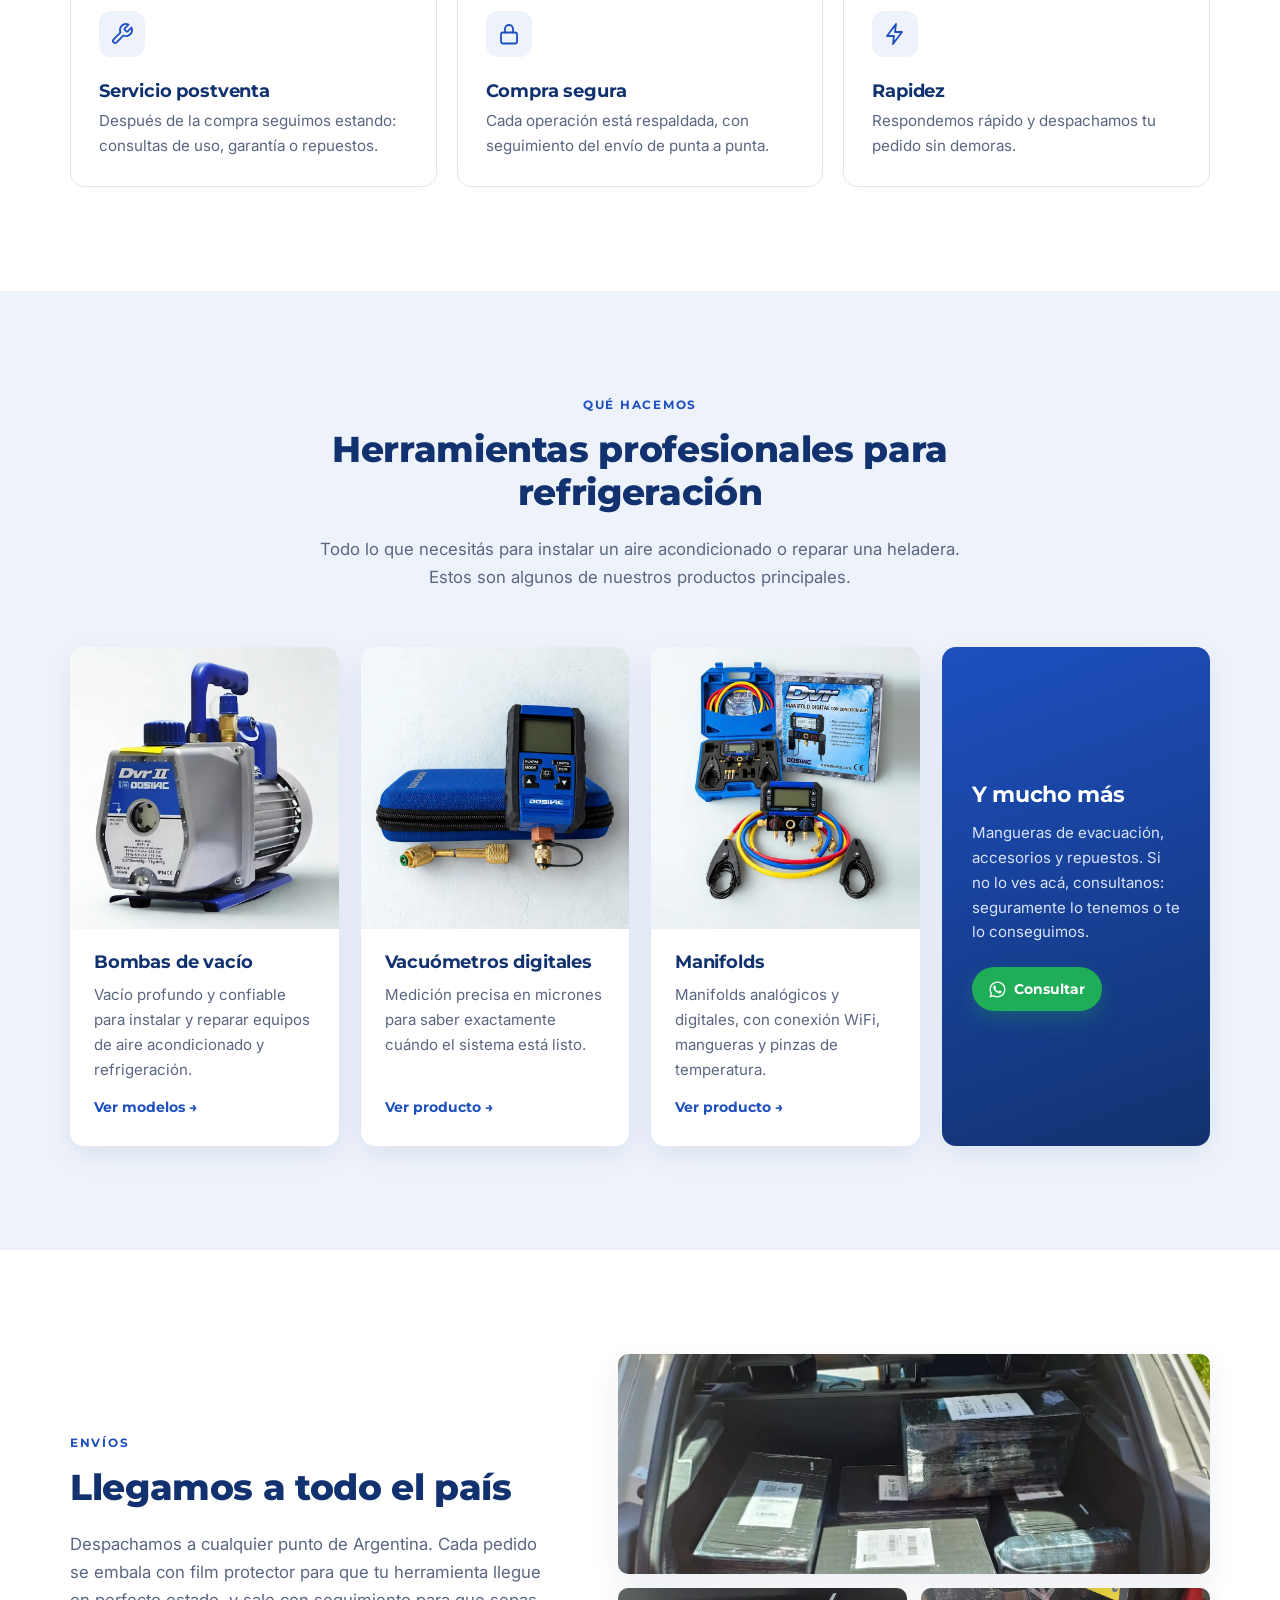
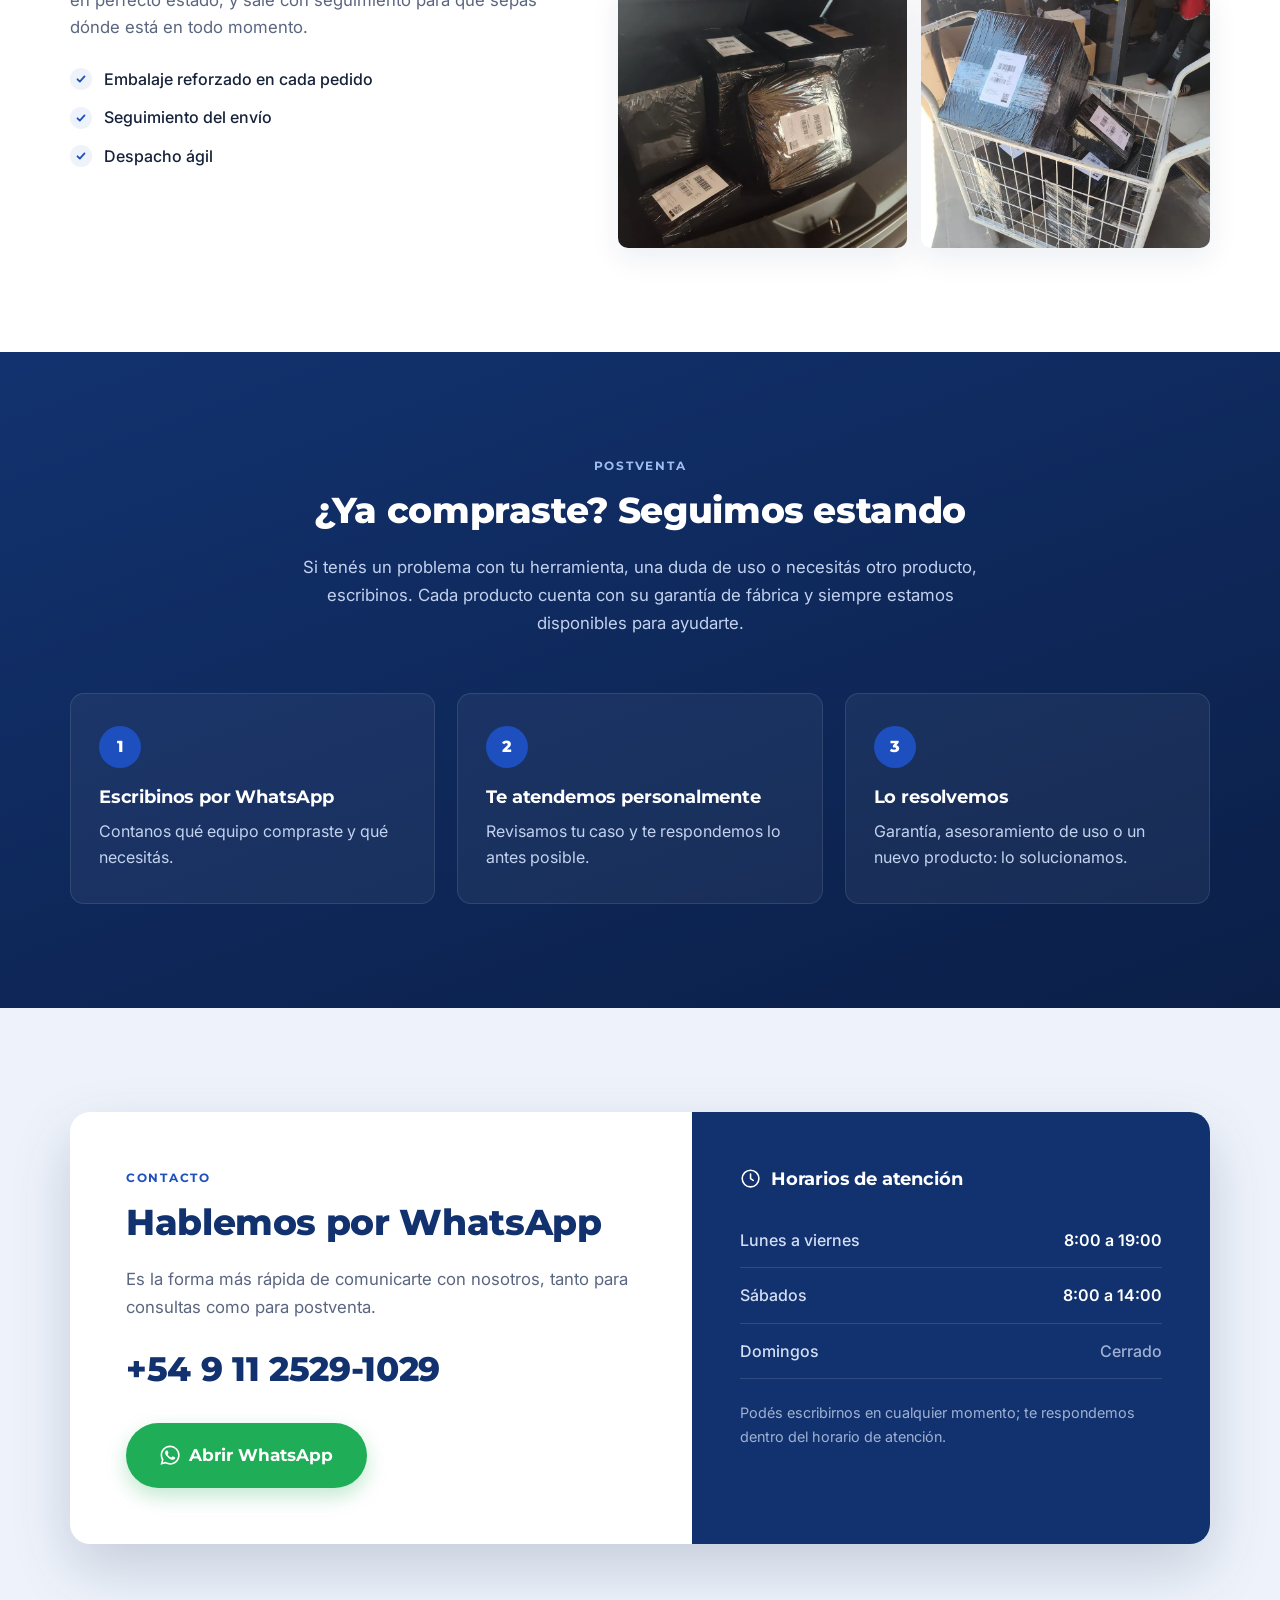
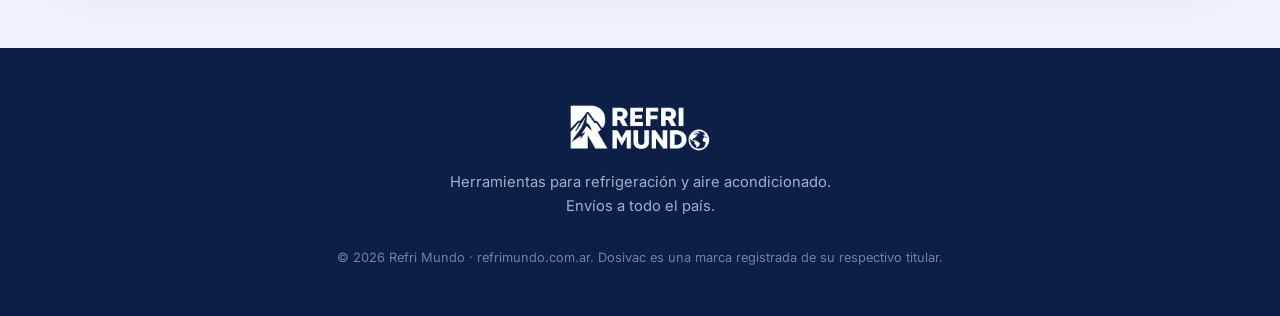
==== commit 19bcf899: "Agregar botón a la tienda de Mercado Libre y +1000 ventas Reemplaza el dato de 0% reclamos por +1000" ====
--- a/index.html
+++ b/index.html
@@ -96,6 +96,9 @@
             <a class="btn btn--wa" href="https://wa.me/5491125291029?text=Hola%20Refri%20Mundo%2C%20me%20contacto%20para..." target="_blank" rel="noopener">
               <svg class="icon" aria-hidden="true"><use href="#i-wa"/></svg> Escribinos por WhatsApp
             </a>
+            <a class="btn btn--ml" href="https://www.mercadolibre.com.ar/pagina/refrimundo" target="_blank" rel="noopener">
+              <svg class="icon" aria-hidden="true"><use href="#i-bag"/></svg> Tienda en Mercado Libre
+            </a>
             <a class="btn btn--ghost" href="#productos">Ver productos</a>
           </div>
         </div>
@@ -114,8 +117,8 @@
           <div><strong>MercadoLíder</strong><span>Reputación máxima en Mercado Libre</span></div>
         </div>
         <div class="trust__item">
-          <svg class="trust__icon" aria-hidden="true"><use href="#i-check"/></svg>
-          <div><strong>0% reclamos</strong><span>Y 0% de envíos incorrectos</span></div>
+          <svg class="trust__icon" aria-hidden="true"><use href="#i-bag"/></svg>
+          <div><strong>+1000 ventas</strong><span>Técnicos de todo el país confían en nosotros</span></div>
         </div>
         <div class="trust__item">
           <svg class="trust__icon" aria-hidden="true"><use href="#i-shield"/></svg>
@@ -329,6 +332,7 @@
     <symbol id="i-tool" viewBox="0 0 24 24" fill="none" stroke="currentColor" stroke-width="1.8" stroke-linecap="round" stroke-linejoin="round"><path d="M14.7 6.3a1 1 0 0 0 0 1.4l1.6 1.6a1 1 0 0 0 1.4 0l3.77-3.77a6 6 0 0 1-7.94 7.94l-6.91 6.91a2.12 2.12 0 0 1-3-3l6.91-6.91a6 6 0 0 1 7.94-7.94z"/></symbol>
     <symbol id="i-lock" viewBox="0 0 24 24" fill="none" stroke="currentColor" stroke-width="1.8" stroke-linecap="round" stroke-linejoin="round"><rect x="4" y="10.5" width="16" height="11" rx="2"/><path d="M8 10.5V7a4 4 0 0 1 8 0v3.5"/></symbol>
     <symbol id="i-bolt" viewBox="0 0 24 24" fill="none" stroke="currentColor" stroke-width="1.8" stroke-linecap="round" stroke-linejoin="round"><path d="M13 2 4 14h7l-1 8 9-12h-7z"/></symbol>
+    <symbol id="i-bag" viewBox="0 0 24 24" fill="none" stroke="currentColor" stroke-width="1.8" stroke-linecap="round" stroke-linejoin="round"><path d="M5 7h14l-1.2 13.2a1 1 0 0 1-1 .8H7.2a1 1 0 0 1-1-.8z"/><path d="M9 10V6a3 3 0 0 1 6 0v4"/></symbol>
     <symbol id="i-clock" viewBox="0 0 24 24" fill="none" stroke="currentColor" stroke-width="1.8" stroke-linecap="round" stroke-linejoin="round"><circle cx="12" cy="12" r="9.5"/><path d="M12 7v5l3 2"/></symbol>
   </svg>
 
--- a/css/styles.css
+++ b/css/styles.css
@@ -100,6 +100,8 @@
 }
 .btn--wa { background: var(--wa); color: var(--white); box-shadow: 0 8px 20px rgba(31, 174, 87, .28); }
 .btn--wa:hover { background: var(--wa-600); }
+.btn--ml { background: #ffe600; color: var(--navy-900); box-shadow: 0 8px 20px rgba(255, 230, 0, .18); }
+.btn--ml:hover { background: #f5dc00; }
 .btn--ghost { border-color: rgba(255, 255, 255, .45); color: var(--white); }
 .btn--ghost:hover { background: rgba(255, 255, 255, .1); border-color: var(--white); }
 .btn--sm { padding: .6em 1.1em; font-size: .88rem; }
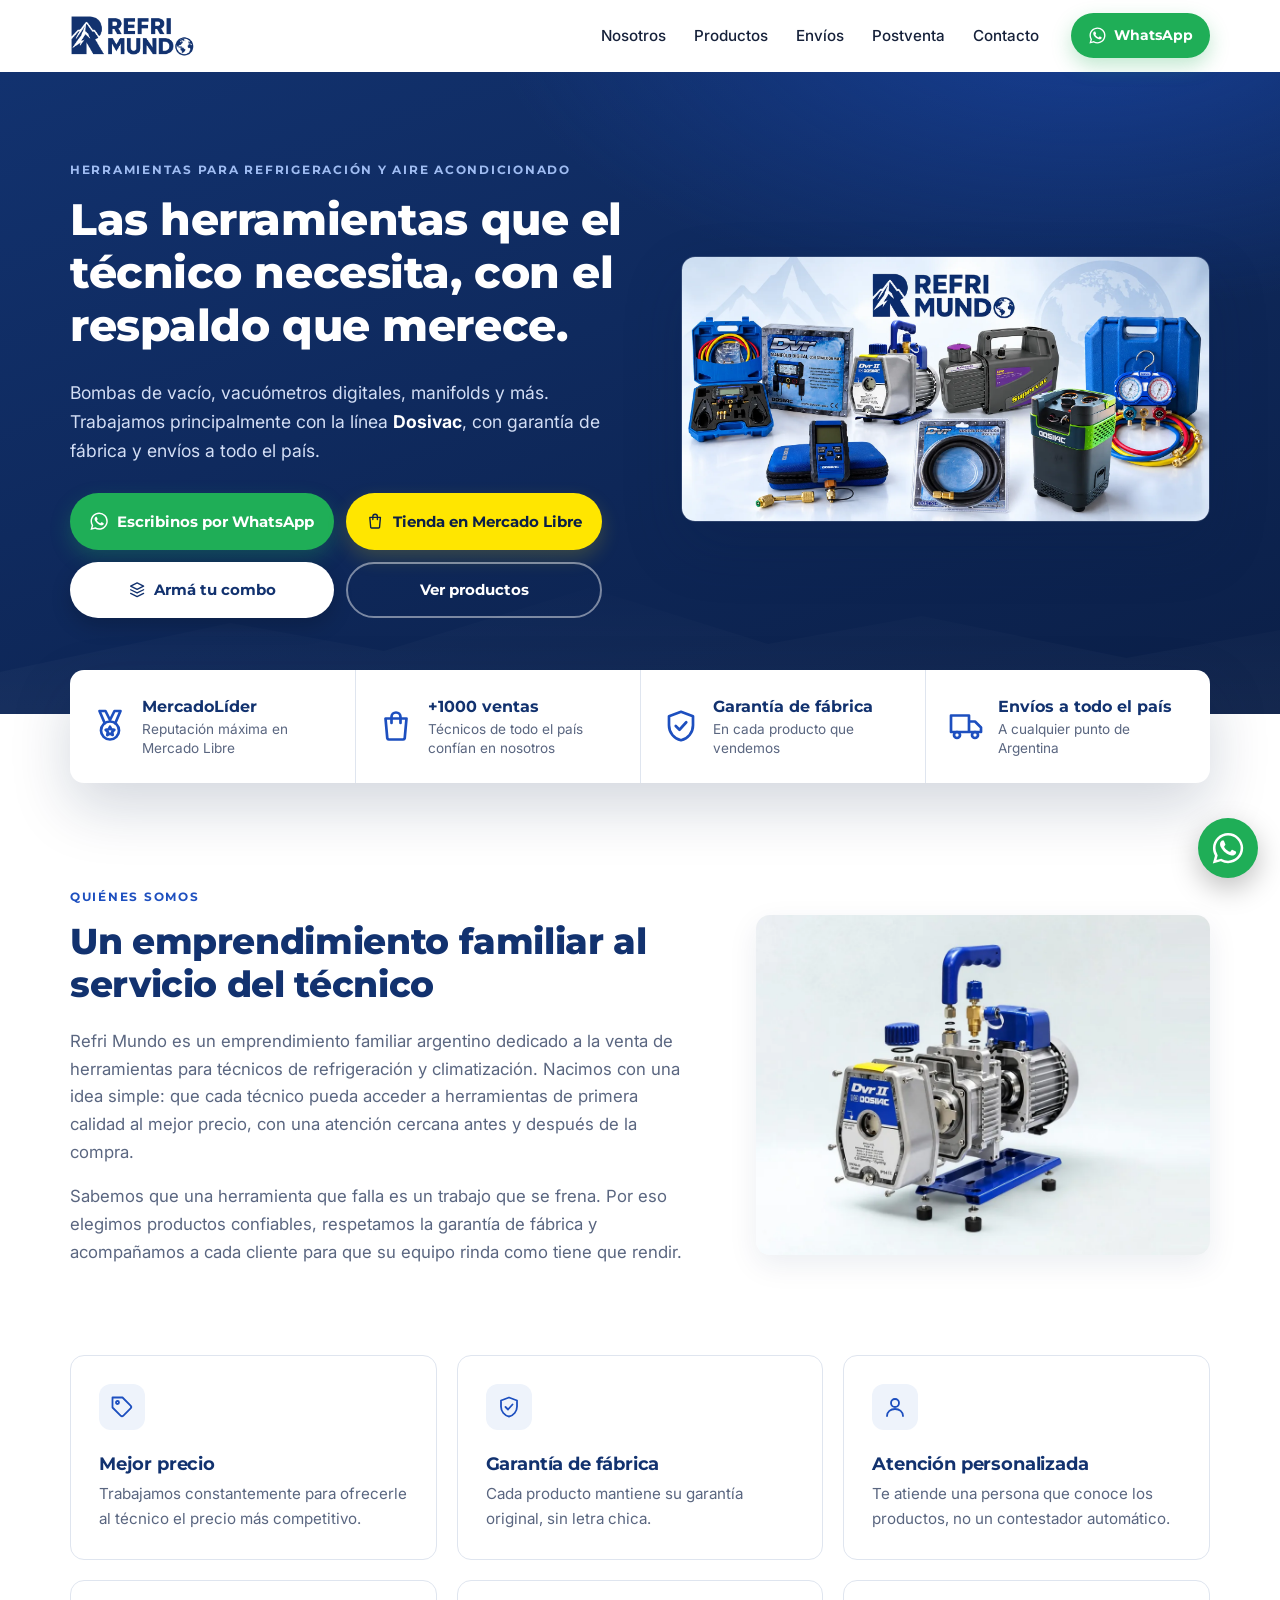
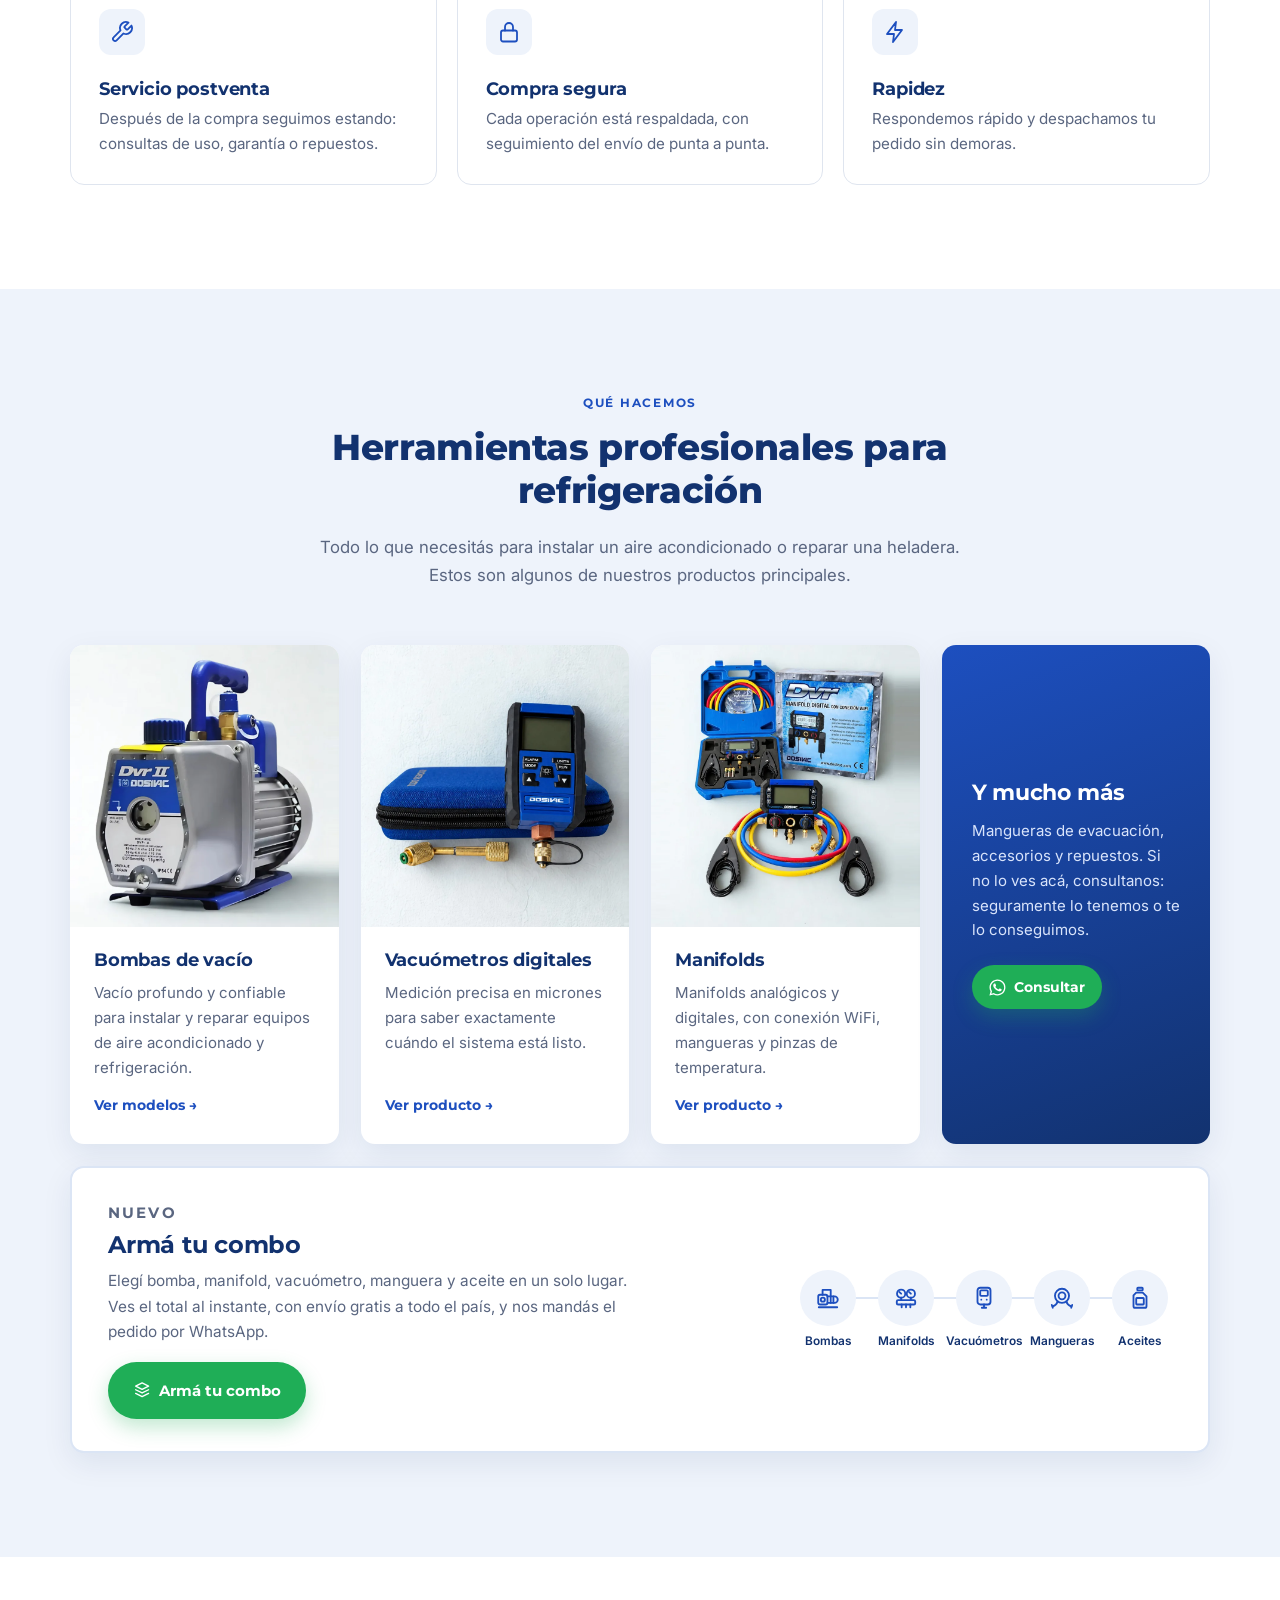
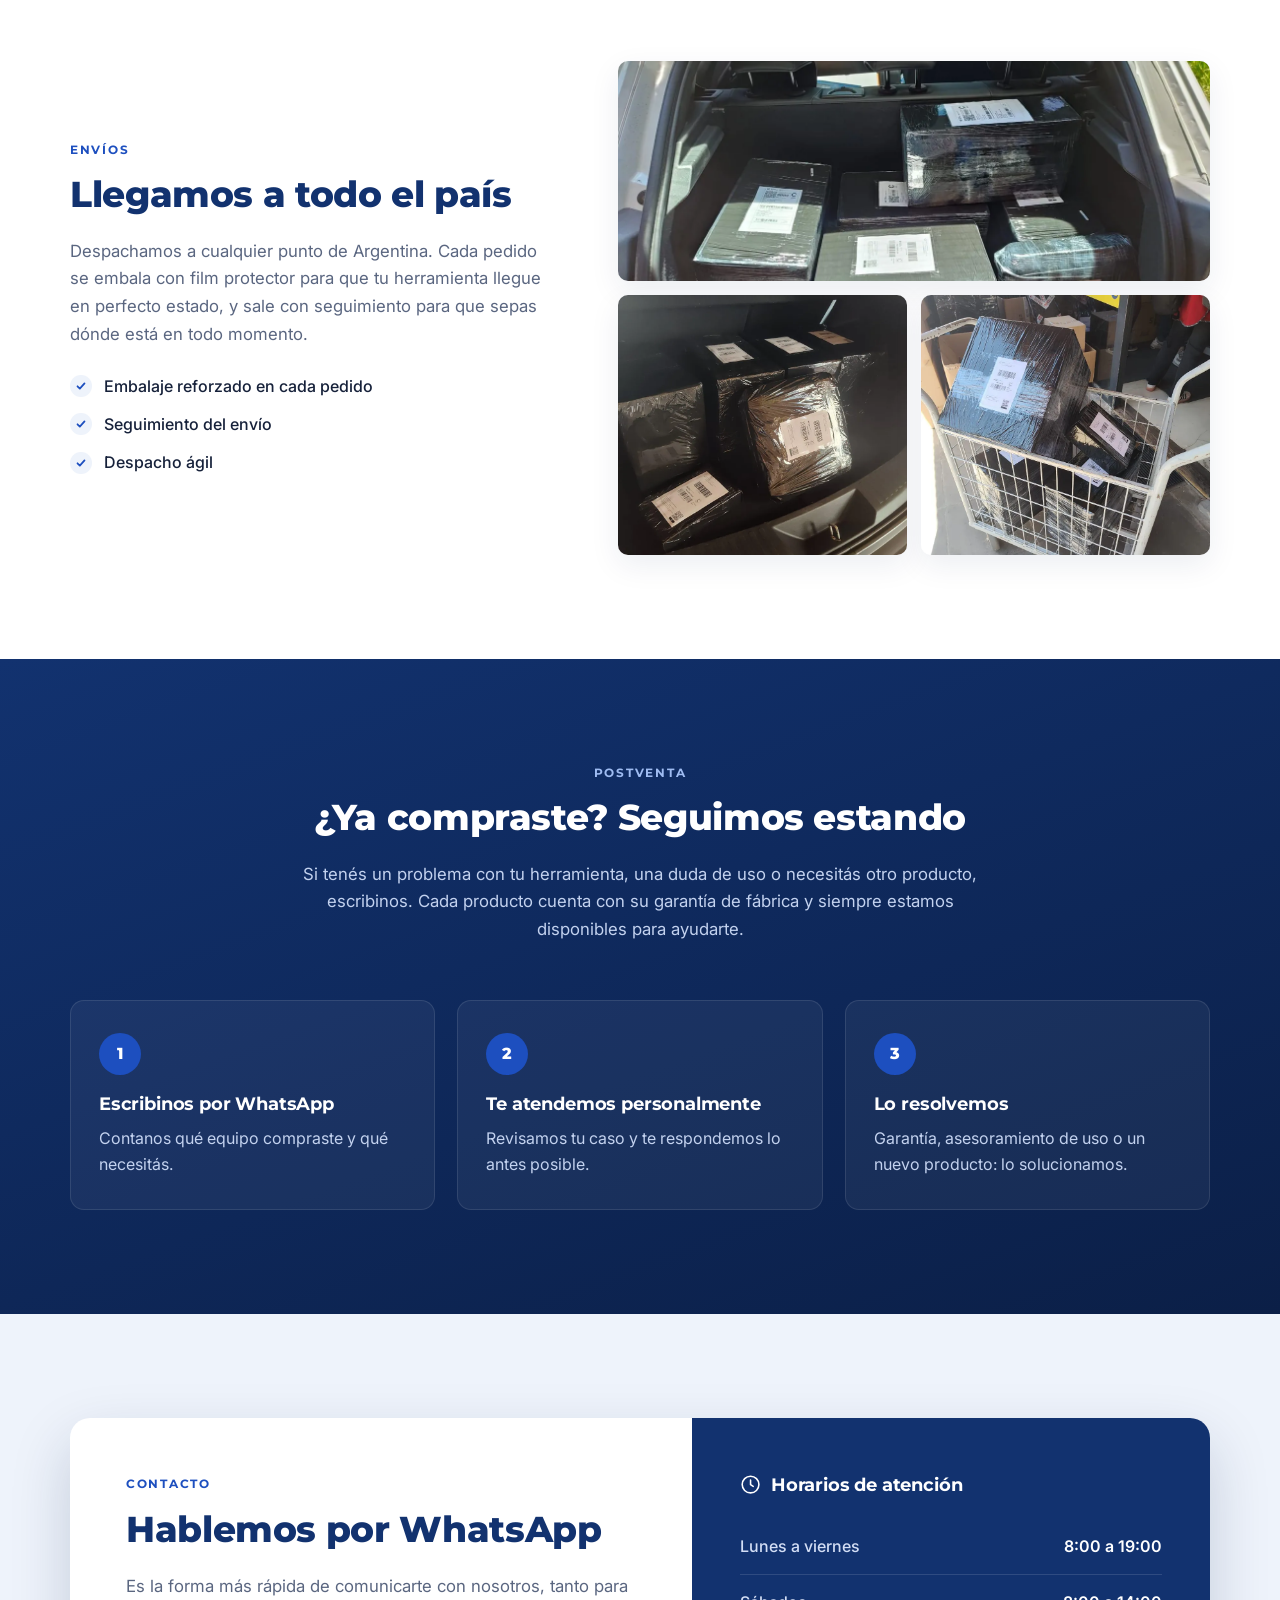
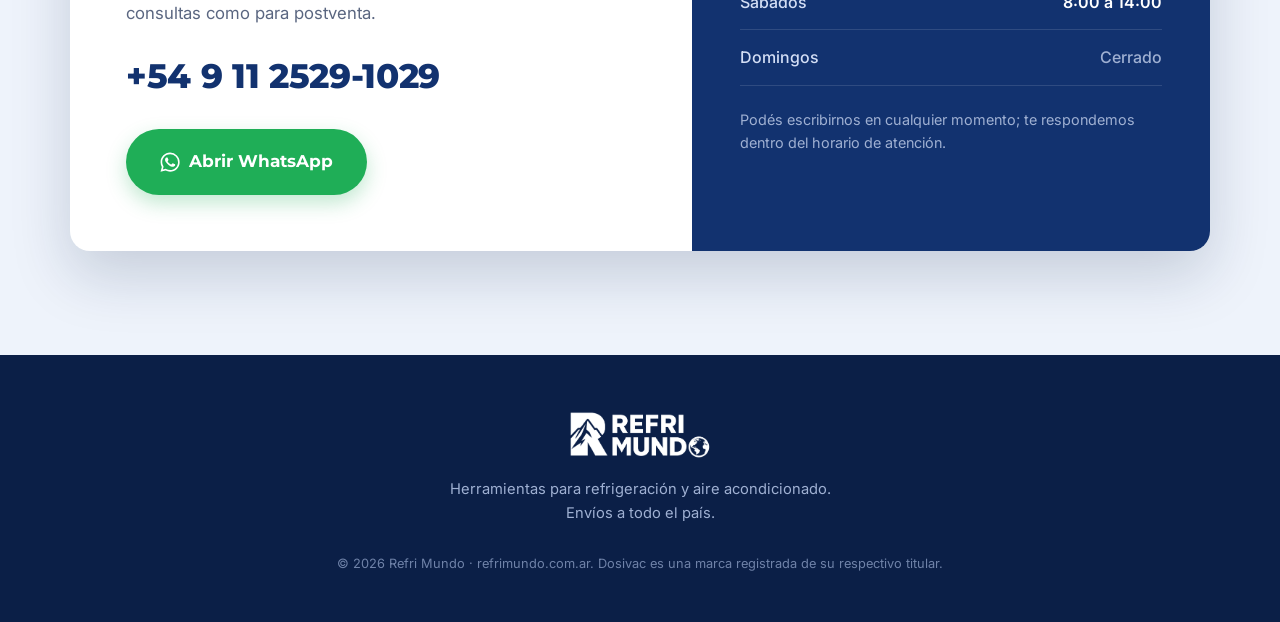
==== commit 41a5dc95: "Inicio: botón y tarjeta "Armá tu combo"; combo visible para Google y en el sitemap Co-Authored-By: C" ====
--- a/index.html
+++ b/index.html
@@ -99,6 +99,9 @@
             <a class="btn btn--ml" href="https://www.mercadolibre.com.ar/pagina/refrimundo" target="_blank" rel="noopener">
               <svg class="icon" aria-hidden="true"><use href="#i-bag"/></svg> Tienda en Mercado Libre
             </a>
+            <a class="btn btn--combo" href="combo.html">
+              <svg class="icon" aria-hidden="true"><use href="#i-combo"/></svg> Armá tu combo
+            </a>
             <a class="btn btn--ghost" href="#productos">Ver productos</a>
           </div>
         </div>
@@ -225,6 +228,21 @@
               </a>
             </div>
           </article>
+          <a class="product product--combo" href="combo.html">
+            <div class="combo-promo__text">
+              <p class="eyebrow">Nuevo</p>
+              <h3>Armá tu combo</h3>
+              <p>Elegí bomba, manifold, vacuómetro, manguera y aceite en un solo lugar. Ves el total al instante, con envío gratis a todo el país, y nos mandás el pedido por WhatsApp.</p>
+              <span class="btn btn--wa combo-promo__btn"><svg class="icon" aria-hidden="true"><use href="#i-combo"/></svg> Armá tu combo</span>
+            </div>
+            <ul class="combo-promo__steps" aria-hidden="true">
+              <li><span><svg><use href="#cat-bombas"/></svg></span>Bombas</li>
+              <li><span><svg><use href="#cat-manifolds"/></svg></span>Manifolds</li>
+              <li><span><svg><use href="#cat-vacuometros"/></svg></span>Vacuómetros</li>
+              <li><span><svg><use href="#cat-mangueras"/></svg></span>Mangueras</li>
+              <li><span><svg><use href="#cat-aceites"/></svg></span>Aceites</li>
+            </ul>
+          </a>
         </div>
       </div>
     </section>
@@ -333,6 +351,12 @@
     <symbol id="i-lock" viewBox="0 0 24 24" fill="none" stroke="currentColor" stroke-width="1.8" stroke-linecap="round" stroke-linejoin="round"><rect x="4" y="10.5" width="16" height="11" rx="2"/><path d="M8 10.5V7a4 4 0 0 1 8 0v3.5"/></symbol>
     <symbol id="i-bolt" viewBox="0 0 24 24" fill="none" stroke="currentColor" stroke-width="1.8" stroke-linecap="round" stroke-linejoin="round"><path d="M13 2 4 14h7l-1 8 9-12h-7z"/></symbol>
     <symbol id="i-bag" viewBox="0 0 24 24" fill="none" stroke="currentColor" stroke-width="1.8" stroke-linecap="round" stroke-linejoin="round"><path d="M5 7h14l-1.2 13.2a1 1 0 0 1-1 .8H7.2a1 1 0 0 1-1-.8z"/><path d="M9 10V6a3 3 0 0 1 6 0v4"/></symbol>
+    <symbol id="i-combo" viewBox="0 0 24 24" fill="none" stroke="currentColor" stroke-width="1.8" stroke-linecap="round" stroke-linejoin="round"><path d="m12 2.5 8.5 4.25L12 11 3.5 6.75z"/><path d="m3.5 11.5 8.5 4.25 8.5-4.25"/><path d="m3.5 16.25 8.5 4.25 8.5-4.25"/></symbol>
+    <symbol id="cat-bombas" viewBox="0 0 24 24" fill="none" stroke="currentColor" stroke-width="1.7" stroke-linecap="round" stroke-linejoin="round"><path d="M7 9V4.5h7.5V10"/><rect x="3" y="9" width="8.5" height="9" rx="1.6"/><circle cx="7.25" cy="13.5" r="1.9"/><path d="M11.5 10.5h6.5a3 3 0 0 1 0 6h-6.5"/><path d="M14.5 10.5v6M17 10.5v6M3.5 20.5h17"/></symbol>
+    <symbol id="cat-manifolds" viewBox="0 0 24 24" fill="none" stroke="currentColor" stroke-width="1.7" stroke-linecap="round" stroke-linejoin="round"><circle cx="7.5" cy="8" r="3.8"/><circle cx="16.5" cy="8" r="3.8"/><path d="M7.5 8 5.7 6.4M16.5 8l-1.8-1.6M7.5 11.8V14M16.5 11.8V14"/><rect x="3.5" y="14" width="17" height="4" rx="1.2"/><path d="M8 18v2.5M12 18v2.5M16 18v2.5"/></symbol>
+    <symbol id="cat-vacuometros" viewBox="0 0 24 24" fill="none" stroke="currentColor" stroke-width="1.7" stroke-linecap="round" stroke-linejoin="round"><rect x="6" y="2.5" width="12" height="15.5" rx="2.5"/><rect x="8.5" y="5" width="7" height="5" rx=".8"/><path d="M9.5 13.5h.01M14.5 13.5h.01M12 18v2.5M10 21h4"/></symbol>
+    <symbol id="cat-mangueras" viewBox="0 0 24 24" fill="none" stroke="currentColor" stroke-width="1.7" stroke-linecap="round" stroke-linejoin="round"><circle cx="12" cy="10" r="6.5"/><circle cx="12" cy="10" r="3.2"/><path d="M8 15.2c-.8 2.5-2.4 4-4.6 4.6M16 15.2c.8 2.5 2.4 4 4.6 4.6"/><path d="M2.6 18.4l.9 2.6M21.4 18.4l-.9 2.6"/></symbol>
+    <symbol id="cat-aceites" viewBox="0 0 24 24" fill="none" stroke="currentColor" stroke-width="1.7" stroke-linecap="round" stroke-linejoin="round"><rect x="9.5" y="2.5" width="5" height="2.5" rx=".6"/><path d="M8.5 7h6l3.5 3.5v9a1.5 1.5 0 0 1-1.5 1.5h-9A1.5 1.5 0 0 1 6 19.5V9.5z"/><rect x="8.5" y="12" width="7" height="6" rx=".6"/></symbol>
     <symbol id="i-clock" viewBox="0 0 24 24" fill="none" stroke="currentColor" stroke-width="1.8" stroke-linecap="round" stroke-linejoin="round"><circle cx="12" cy="12" r="9.5"/><path d="M12 7v5l3 2"/></symbol>
   </svg>
 
--- a/css/styles.css
+++ b/css/styles.css
@@ -105,6 +105,9 @@
 .btn--ghost { border-color: rgba(255, 255, 255, .45); color: var(--white); }
 .btn--ghost:hover { background: rgba(255, 255, 255, .1); border-color: var(--white); }
 .btn--sm { padding: .6em 1.1em; font-size: .88rem; }
+/* Armá tu combo (portada): blanco para que se destaque sobre el azul */
+.btn--combo { background: var(--white); color: var(--navy); box-shadow: 0 8px 20px rgba(0, 0, 0, .18); }
+.btn--combo:hover { background: var(--ice); }
 .btn--lg { padding: 1em 1.9em; font-size: 1.05rem; }
 
 /* ---------- Encabezado ---------- */
@@ -194,7 +197,13 @@
 .hero h1 { color: var(--white); }
 .hero__lead { font-size: 1.1rem; color: #d3def5; max-width: 34em; }
 .hero__lead strong { color: var(--white); }
-.hero__actions { display: flex; flex-wrap: wrap; gap: 14px; margin-top: 28px; }
+.hero__actions {
+  display: grid;
+  grid-template-columns: repeat(2, max-content);
+  gap: 12px;
+  margin-top: 28px;
+}
+.hero__actions .btn { padding-inline: 1.2em; }
 .hero__media img {
   border-radius: var(--radius);
   box-shadow: var(--shadow-lg);
@@ -329,6 +338,65 @@
 .product--more h3 { color: var(--white); font-size: 1.35rem; }
 .product--more p { color: #d9e4fb; margin-bottom: 22px; }
 
+/* Tarjeta ancha "Armá tu combo" debajo de los productos */
+.product--combo {
+  grid-column: 1 / -1;
+  flex-direction: row;
+  align-items: center;
+  justify-content: space-between;
+  gap: 32px;
+  padding: 32px 36px;
+  border: 2px solid var(--ice-200);
+}
+.product--combo:focus-visible { outline: 3px solid #8fb3ff; outline-offset: 3px; }
+.combo-promo__text { max-width: 34em; }
+.combo-promo__text .eyebrow { margin-bottom: 6px; }
+.combo-promo__text h3 { font-size: 1.5rem; margin-bottom: 8px; }
+.combo-promo__text p { color: var(--muted); font-size: .96rem; margin: 0 0 18px; }
+.product--combo:hover .combo-promo__btn { background: var(--wa-600); }
+.combo-promo__steps {
+  flex: none;
+  display: flex;
+  gap: 14px;
+  margin: 0;
+  padding: 0;
+  list-style: none;
+  position: relative;
+}
+/* línea que une los círculos, como en los pasos del combo */
+.combo-promo__steps::before {
+  content: "";
+  position: absolute;
+  top: 27px; left: 28px; right: 28px;
+  height: 2px;
+  background: var(--ice-200);
+}
+.combo-promo__steps li {
+  position: relative;
+  display: flex;
+  flex-direction: column;
+  align-items: center;
+  gap: 8px;
+  width: 64px;
+  font: 600 .74rem var(--font-body);
+  color: var(--navy);
+}
+.combo-promo__steps span {
+  display: grid;
+  place-items: center;
+  width: 56px; height: 56px;
+  border-radius: 50%;
+  background: var(--ice);
+  color: var(--royal);
+  transition: background-color .25s, color .25s, transform .3s cubic-bezier(.34, 1.56, .64, 1);
+}
+.combo-promo__steps svg { width: 26px; height: 26px; }
+.product--combo:hover .combo-promo__steps span { background: var(--royal); color: var(--white); }
+.product--combo:hover .combo-promo__steps li:nth-child(2) span { transition-delay: .05s; }
+.product--combo:hover .combo-promo__steps li:nth-child(3) span { transition-delay: .1s; }
+.product--combo:hover .combo-promo__steps li:nth-child(4) span { transition-delay: .15s; }
+.product--combo:hover .combo-promo__steps li:nth-child(5) span { transition-delay: .2s; }
+
 /* ---------- Envíos ---------- */
 .shipping {
   display: grid;
@@ -472,6 +540,7 @@
    ========================================================= */
 @media (max-width: 1080px) {
   .products { grid-template-columns: repeat(2, 1fr); }
+  .product--combo { flex-direction: column; align-items: flex-start; }
   .trust__grid { grid-template-columns: repeat(2, 1fr); }
   .trust__item:nth-child(3) { border-left: 0; }
   .trust__item:nth-child(n+3) { border-top: 1px solid var(--line); }
@@ -514,12 +583,20 @@
 @media (max-width: 560px) {
   .container { padding-left: 16px; padding-right: 16px; }
   .header__cta { padding: .55em .9em; }
+  .hero__actions { grid-template-columns: 1fr; }
   .hero__actions .btn { width: 100%; }
   .trust__grid { grid-template-columns: 1fr; }
   .trust__item + .trust__item { border-left: 0; border-top: 1px solid var(--line); }
   .trust__item { padding: 18px 20px; }
   .values { grid-template-columns: 1fr; }
   .products { grid-template-columns: 1fr; }
+  .product--combo { padding: 26px 20px; gap: 22px; }
+  .combo-promo__steps { gap: 4px; width: 100%; justify-content: space-between; }
+  .combo-promo__steps li { width: auto; flex: 1; font-size: .66rem; }
+  .combo-promo__steps span { width: 44px; height: 44px; }
+  .combo-promo__steps svg { width: 22px; height: 22px; }
+  .combo-promo__steps::before { top: 21px; left: 10%; right: 10%; }
+  .combo-promo__btn { width: 100%; }
   .shipping__gallery { grid-template-rows: 180px 200px; }
   .contact__main, .contact__hours { padding: 32px 22px; }
   .contact__main .btn { width: 100%; }
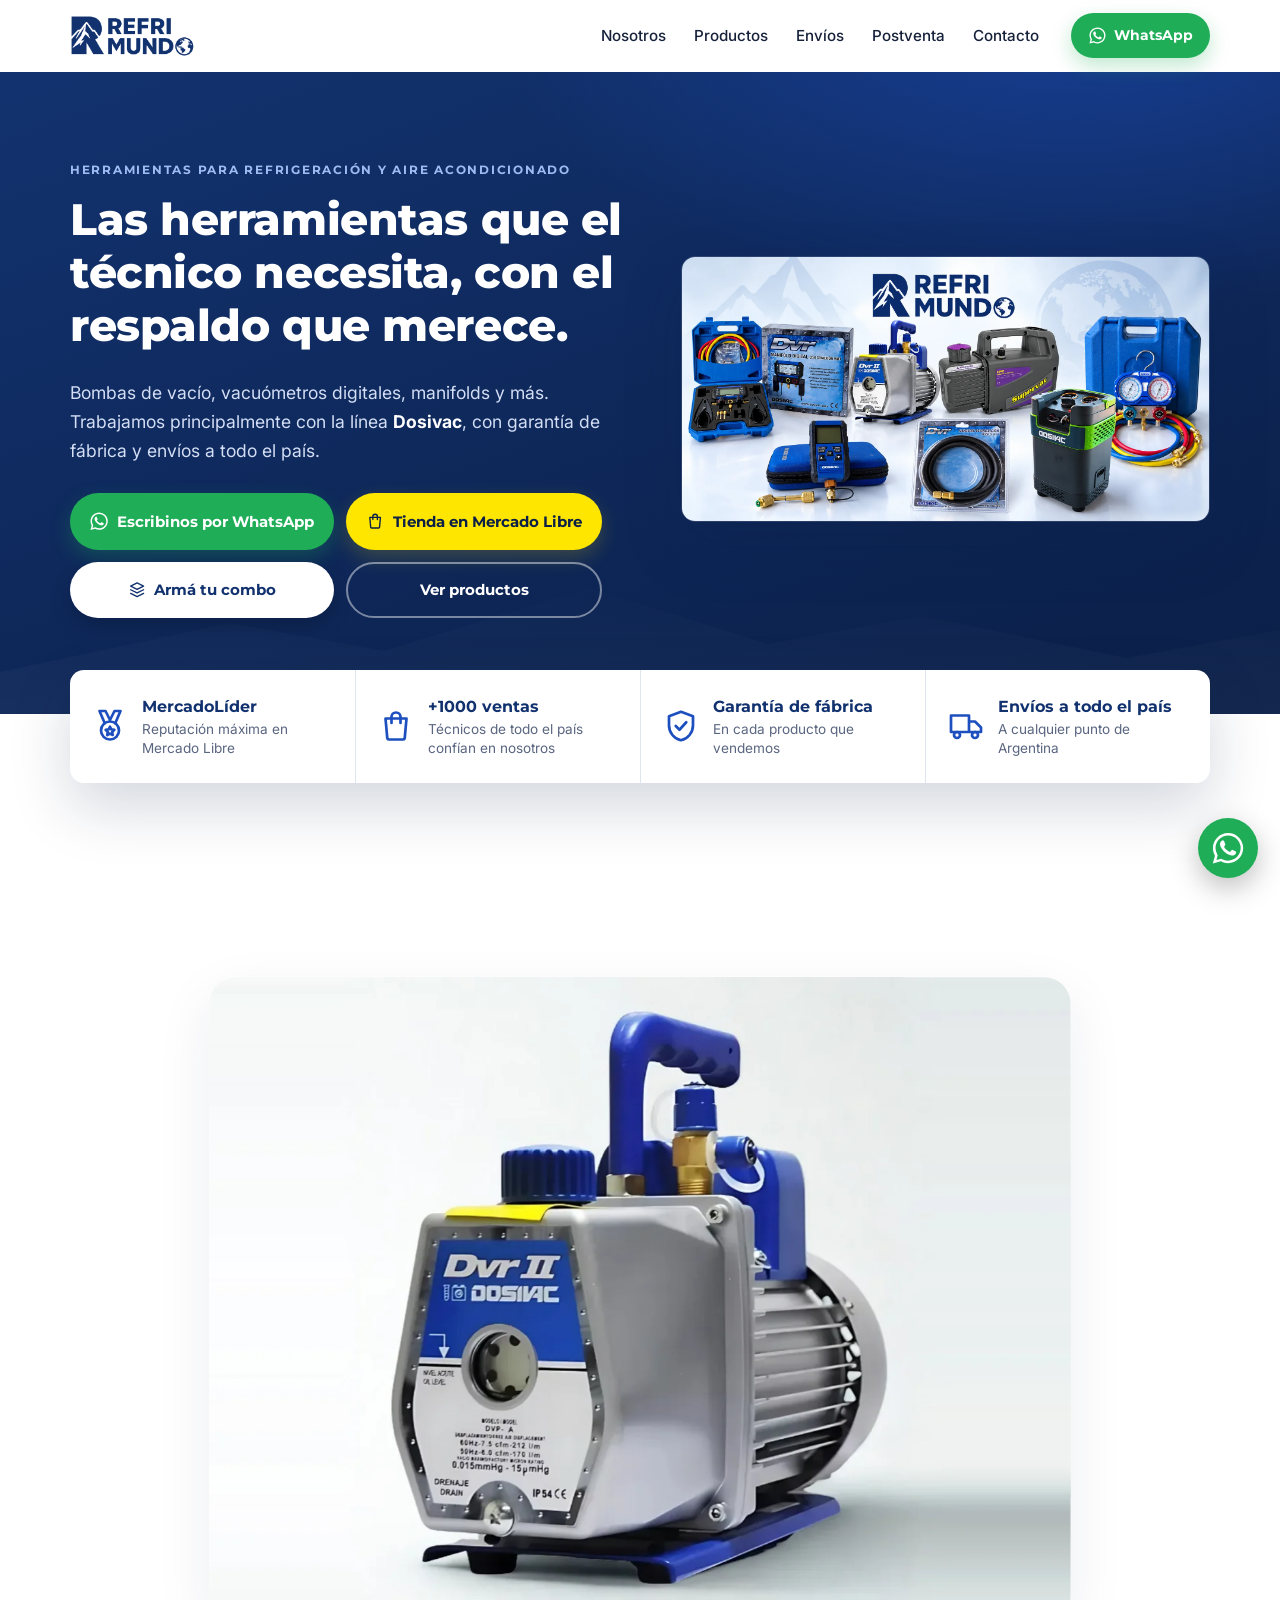
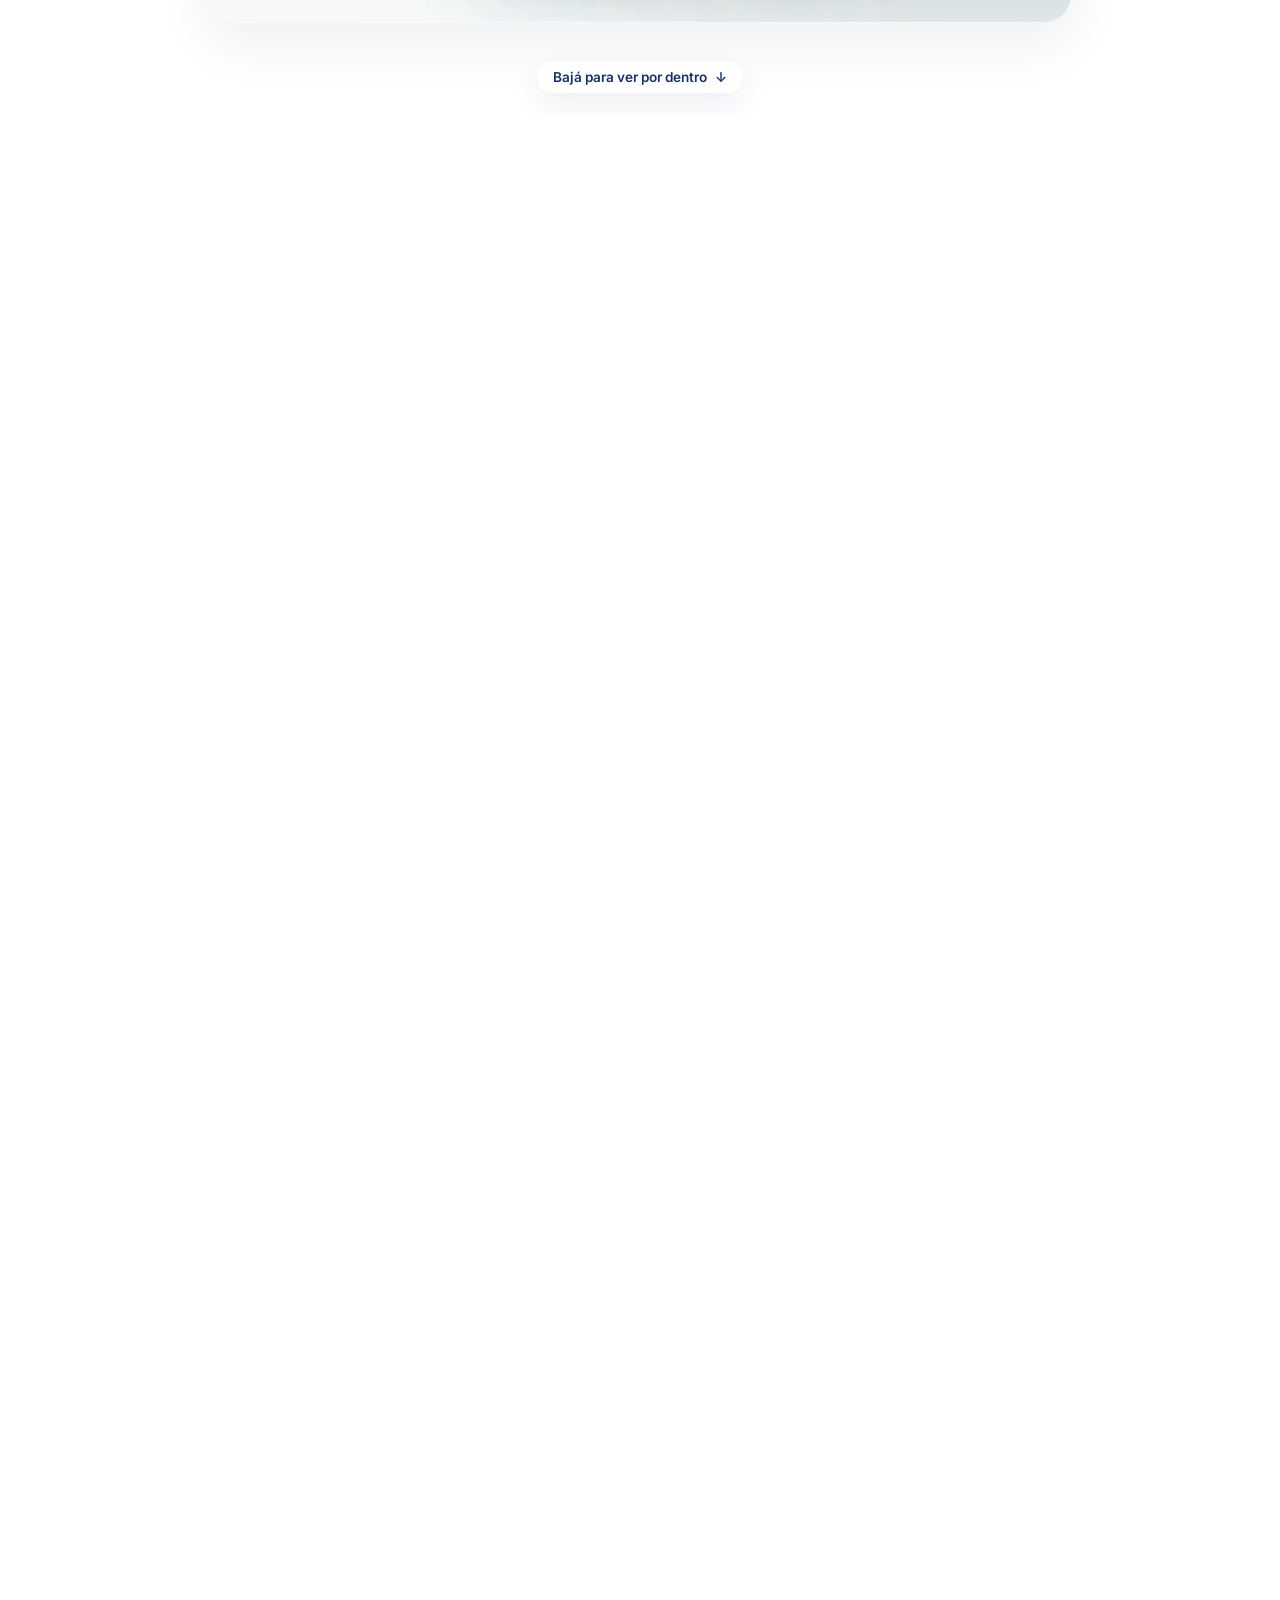
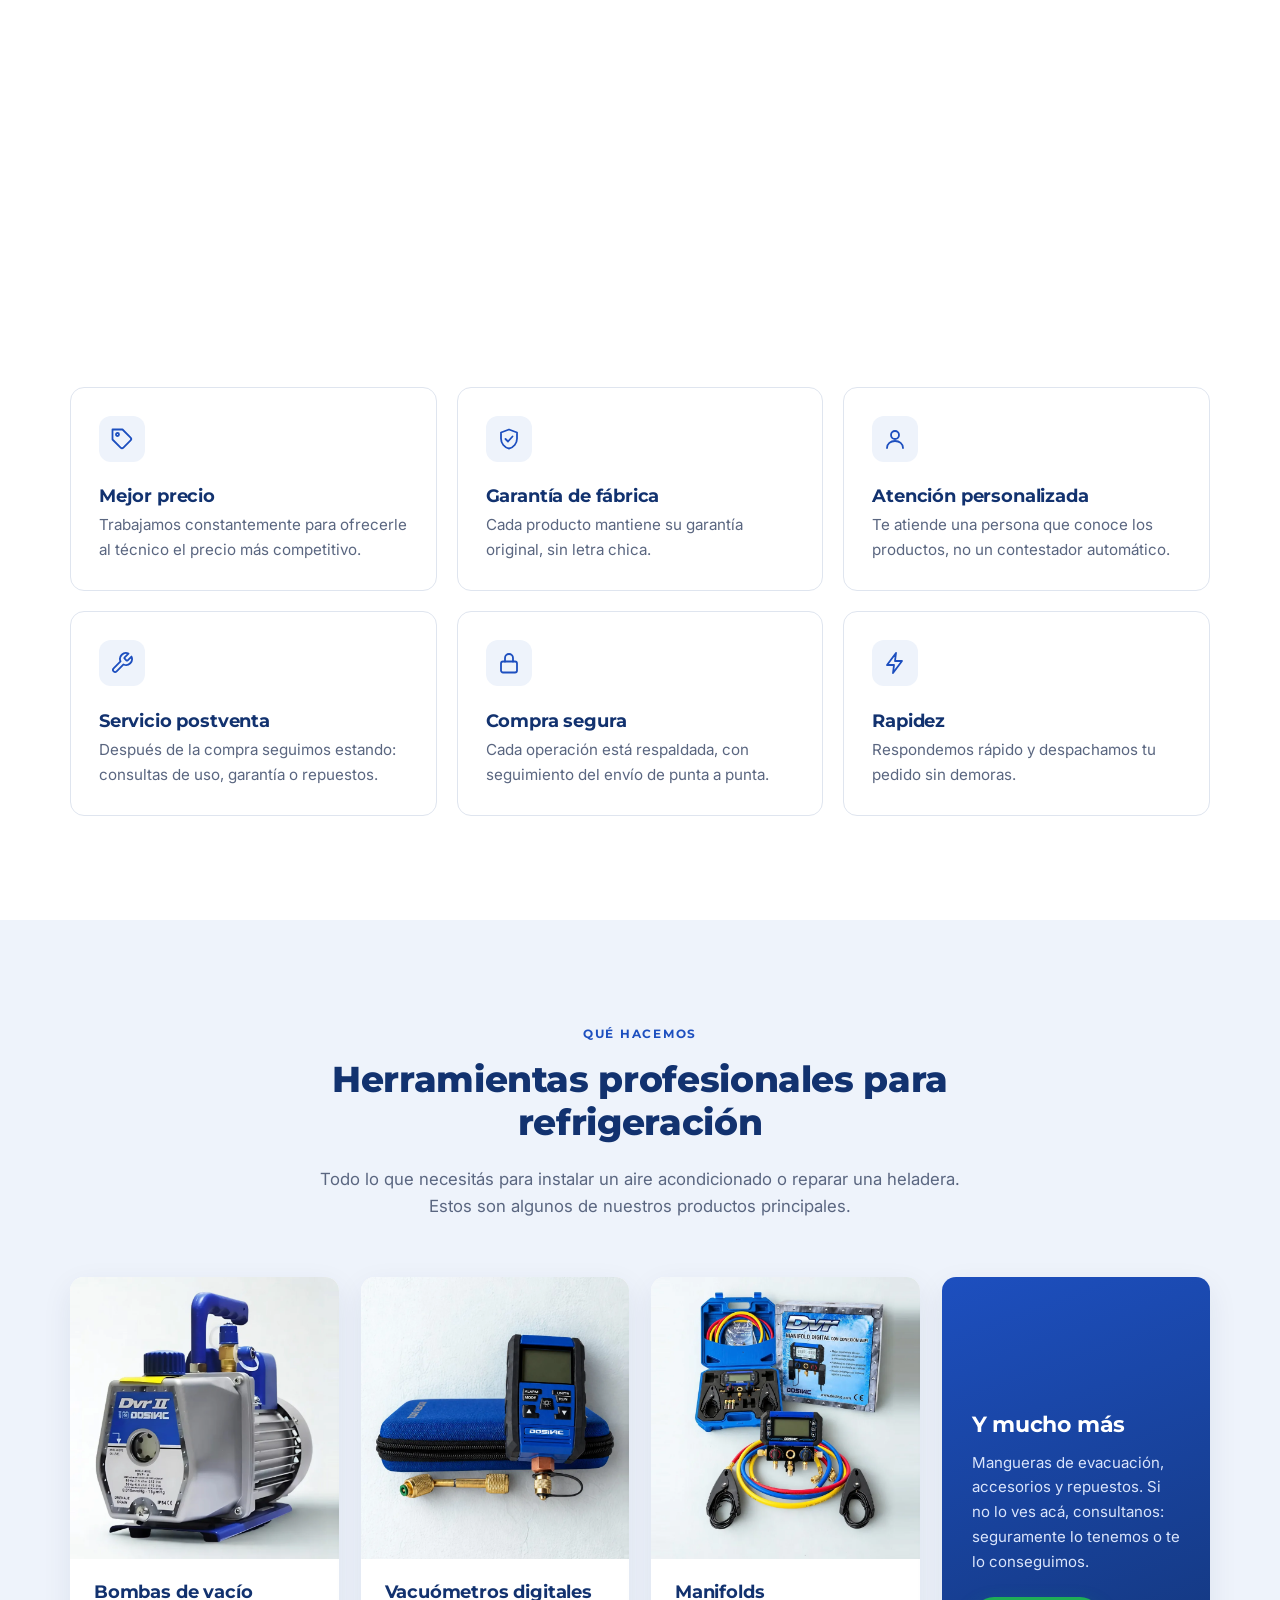
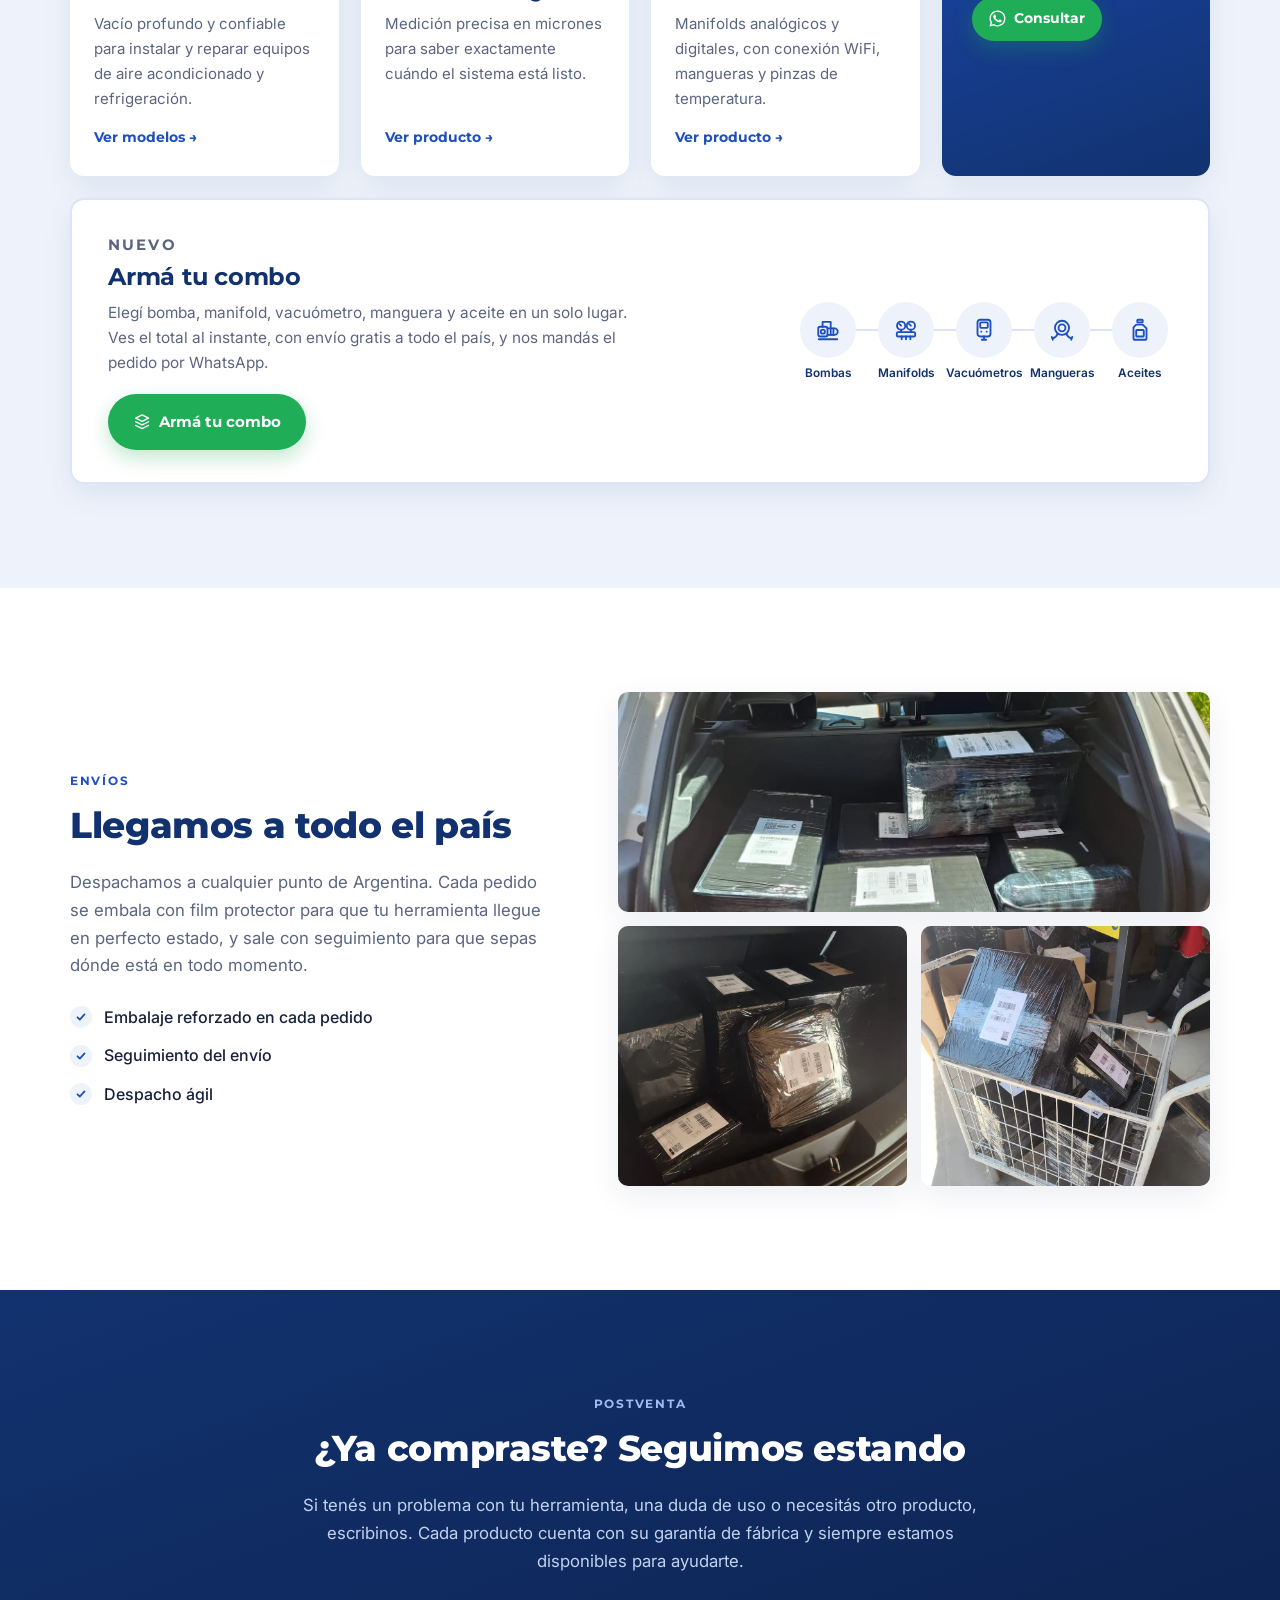
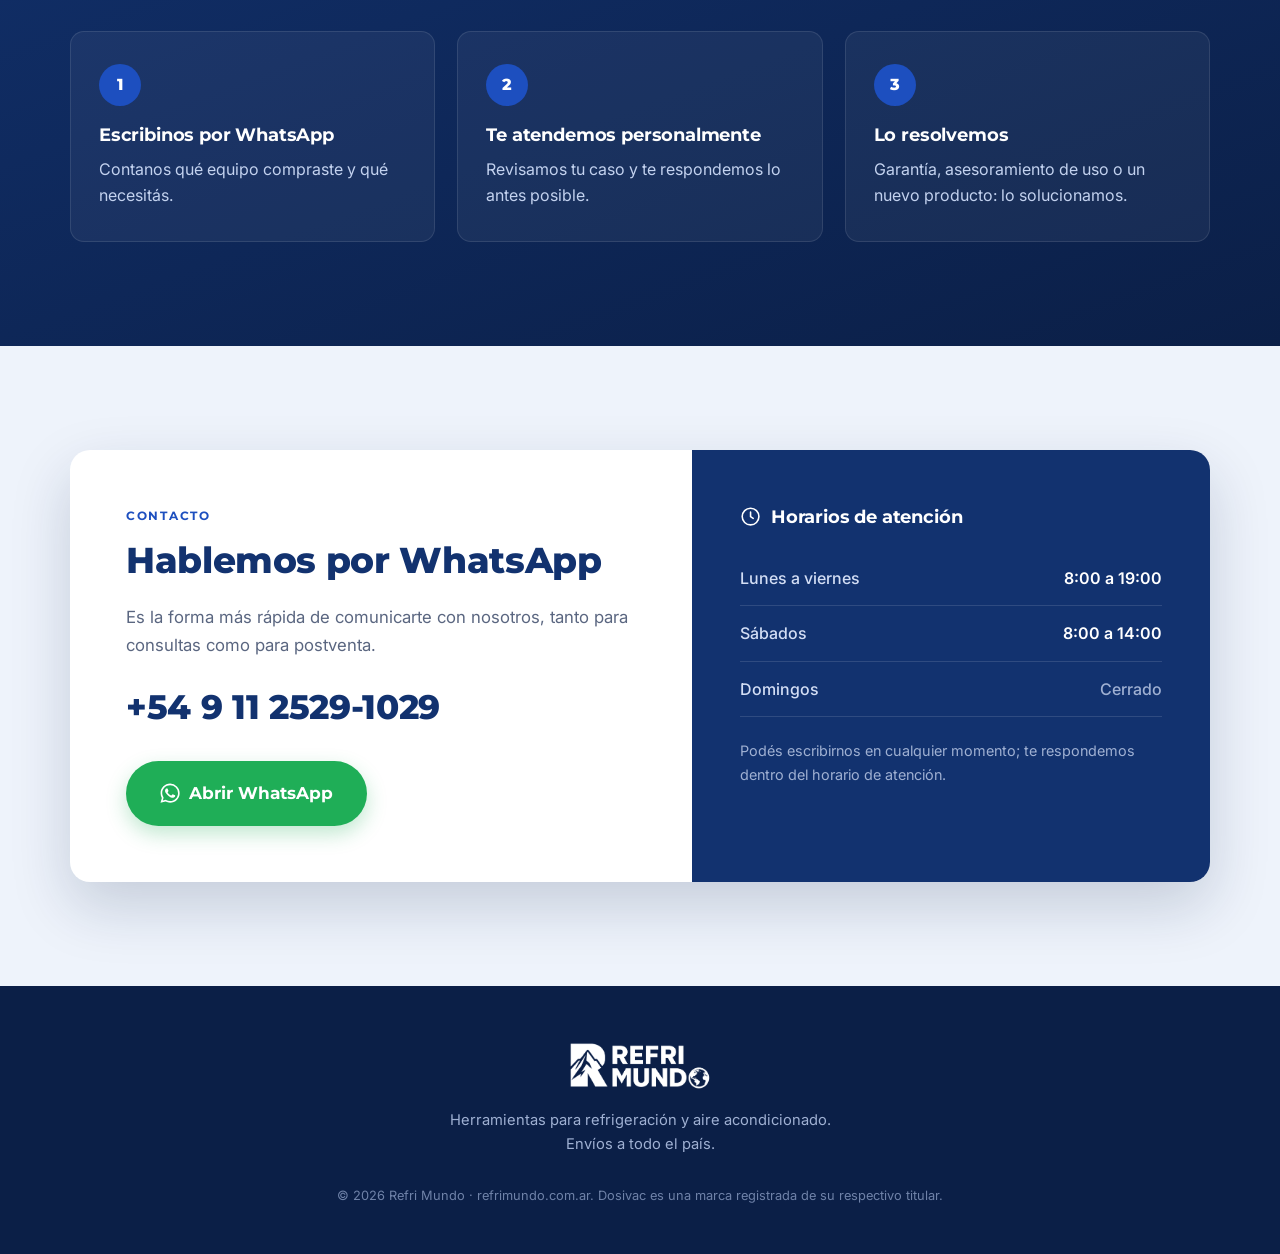
==== commit 47366a67: "Inicio: animación de despiece de la bomba al bajar en "Quiénes somos" Co-Authored-By: Claude Opus 5." ====
--- a/index.html
+++ b/index.html
@@ -137,6 +137,9 @@
 
     <!-- ===== Nosotros ===== -->
     <section class="section" id="nosotros">
+      <!-- Despiece: al bajar, la bomba armada se desarma y se acomoda al lado del texto (js/main.js) -->
+      <div class="despiece" id="despiece">
+      <div class="despiece__pin">
       <div class="container about">
         <div class="about__text">
           <p class="eyebrow">Quiénes somos</p>
@@ -145,8 +148,12 @@
           <p>Sabemos que una herramienta que falla es un trabajo que se frena. Por eso elegimos productos confiables, respetamos la garantía de fábrica y acompañamos a cada cliente para que su equipo rinda como tiene que rendir.</p>
         </div>
         <figure class="about__media">
-          <img src="img/bomba-interior.webp" alt="Vista interior ilustrativa de una bomba de vacío Dosivac DVR II" width="1000" height="750" loading="lazy">
+          <img class="despiece__armada" src="img/bomba-armada.webp" alt="" width="1260" height="945" aria-hidden="true">
+          <img class="despiece__desarmada" src="img/bomba-interior.webp" alt="Vista interior ilustrativa de una bomba de vacío Dosivac DVR II" width="1000" height="750">
         </figure>
+      </div>
+      <p class="despiece__hint" aria-hidden="true">Bajá para ver por dentro <span>↓</span></p>
+      </div>
       </div>
 
       <div class="container">
--- a/css/styles.css
+++ b/css/styles.css
@@ -262,6 +262,71 @@
   box-shadow: var(--shadow);
 }
 .about__media img { width: 100%; height: auto; }
+
+/* ---------- Despiece de la bomba (Nosotros) ----------
+   Sin JavaScript o con "reducir movimiento" se ve como siempre: texto + bomba desarmada.
+   Con .despiece--on (lo pone main.js) la sección se frena en pantalla mientras se baja:
+   la bomba arranca armada y grande, se desarma y se achica hasta su lugar al lado del texto. */
+.about__media { position: relative; }
+.despiece__armada { display: none; }
+.despiece__hint { display: none; }
+.despiece--on .despiece__pin {
+  position: sticky;
+  top: var(--header-h);
+  height: calc(100vh - var(--header-h));
+  height: calc(100svh - var(--header-h));
+  display: flex;
+  align-items: center;
+  overflow: hidden;
+}
+.despiece--on .despiece__pin > .container { width: 100%; }
+.despiece--on .about__media {
+  transform-origin: center center;
+  will-change: transform;
+  z-index: 1;
+}
+.despiece--on .despiece__armada,
+.despiece--on .despiece__desarmada { will-change: opacity, transform; }
+.despiece--on .despiece__armada {
+  display: block;
+  position: absolute;
+  inset: 0;
+  width: 100%;
+  height: 100%;
+  object-fit: cover;
+  z-index: 1;
+}
+.despiece--on .about__text { will-change: opacity, transform; }
+.despiece--on .despiece__hint {
+  display: flex;
+  align-items: center;
+  gap: 8px;
+  position: absolute;
+  left: 50%;
+  bottom: 22px;
+  z-index: 2;
+  margin: 0;
+  padding: 8px 16px;
+  border-radius: 999px;
+  background: var(--white);
+  box-shadow: var(--shadow);
+  color: var(--navy);
+  font: 600 .85rem var(--font-body);
+  transform: translateX(-50%);
+  white-space: nowrap;
+}
+.despiece__hint span { display: inline-block; animation: despiece-flecha 1.4s ease-in-out infinite; }
+@keyframes despiece-flecha { 0%, 100% { transform: translateY(0); } 50% { transform: translateY(4px); } }
+/* En celular: lo que se frena es el título + la foto (centrado en pantalla, main.js calcula "top");
+   los párrafos siguen debajo. La foto arranca más ancha que la pantalla: se recortan los costados. */
+#nosotros { overflow-x: clip; }
+@media (max-width: 900px) {
+  .despiece--on .despiece__pin { height: auto; overflow: visible; padding-block: 8px; }
+  .despiece--on .about { gap: 24px; }
+  .despiece--on .despiece__hint { bottom: -64px; }
+  .despiece-texto-celu { margin-top: 24px; }
+  .despiece-texto-celu p { color: var(--muted); font-size: 1.05rem; }
+}
 
 .values {
   display: grid;
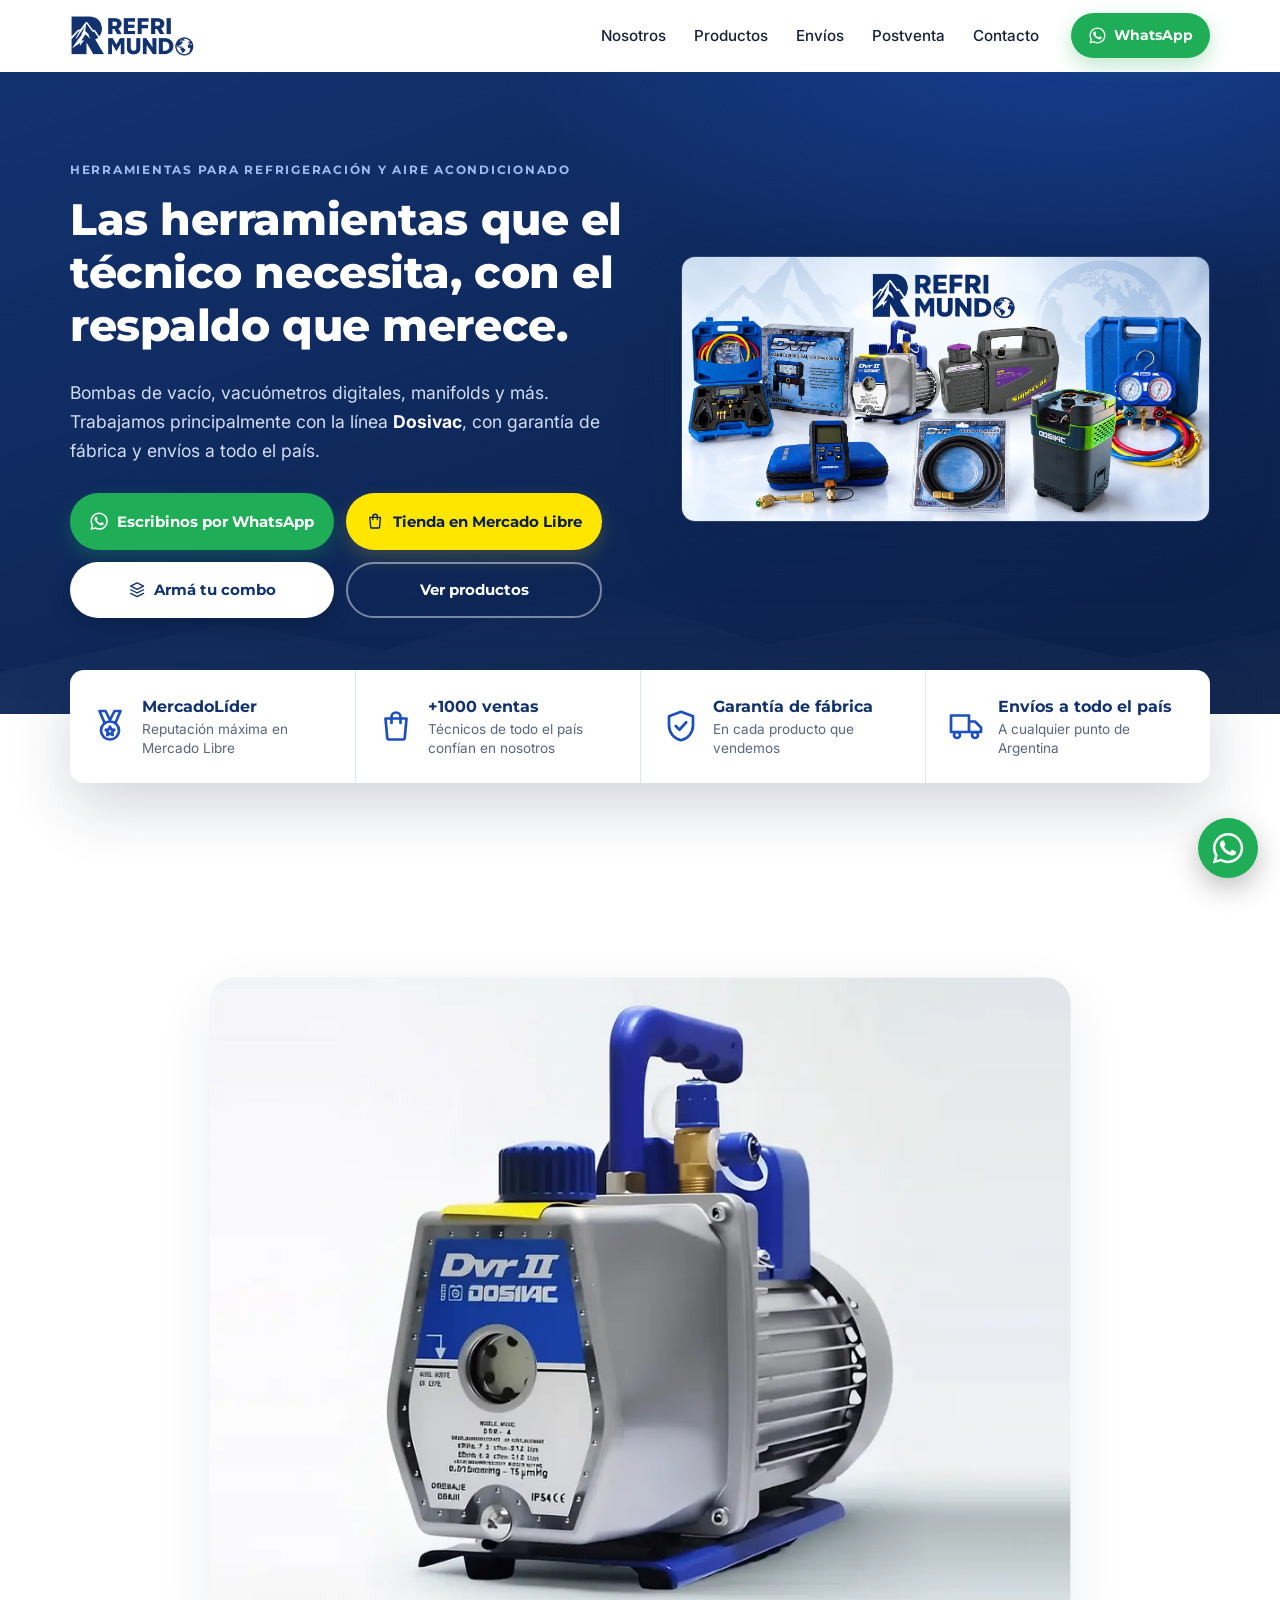
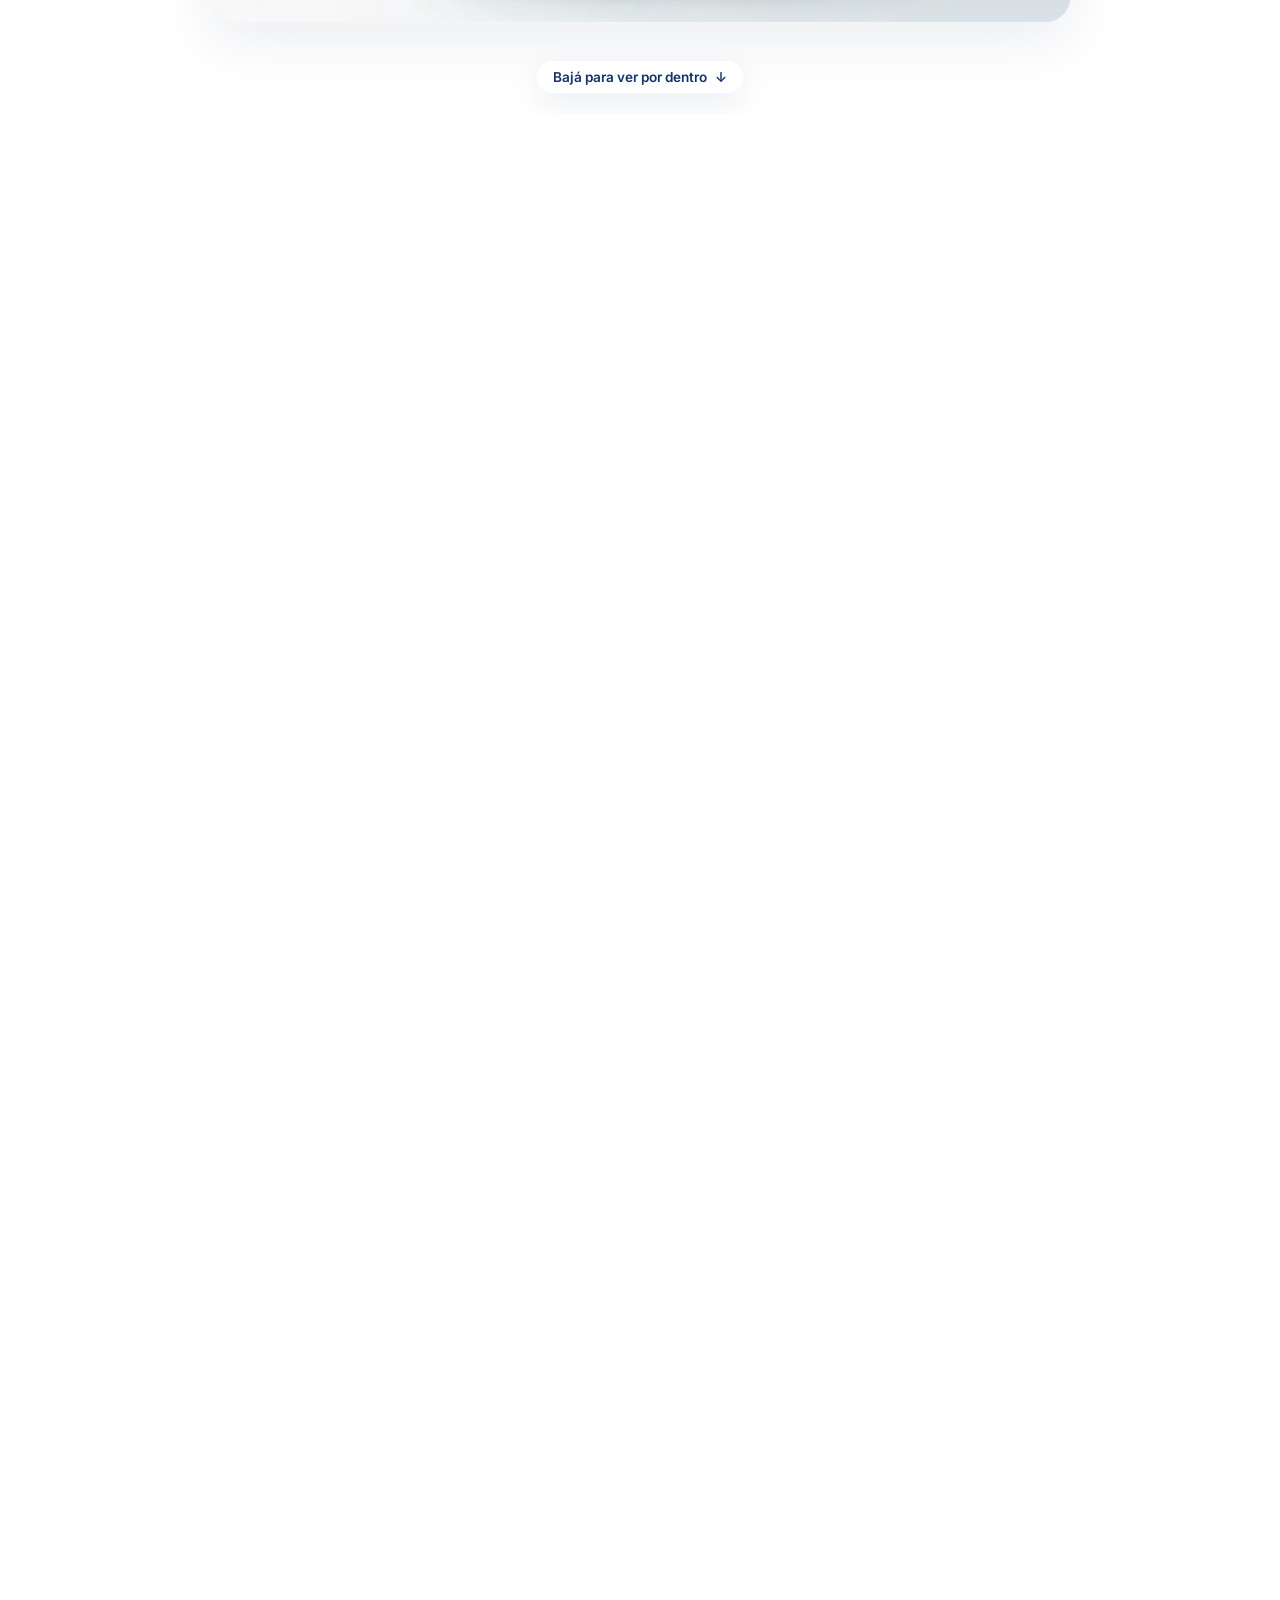
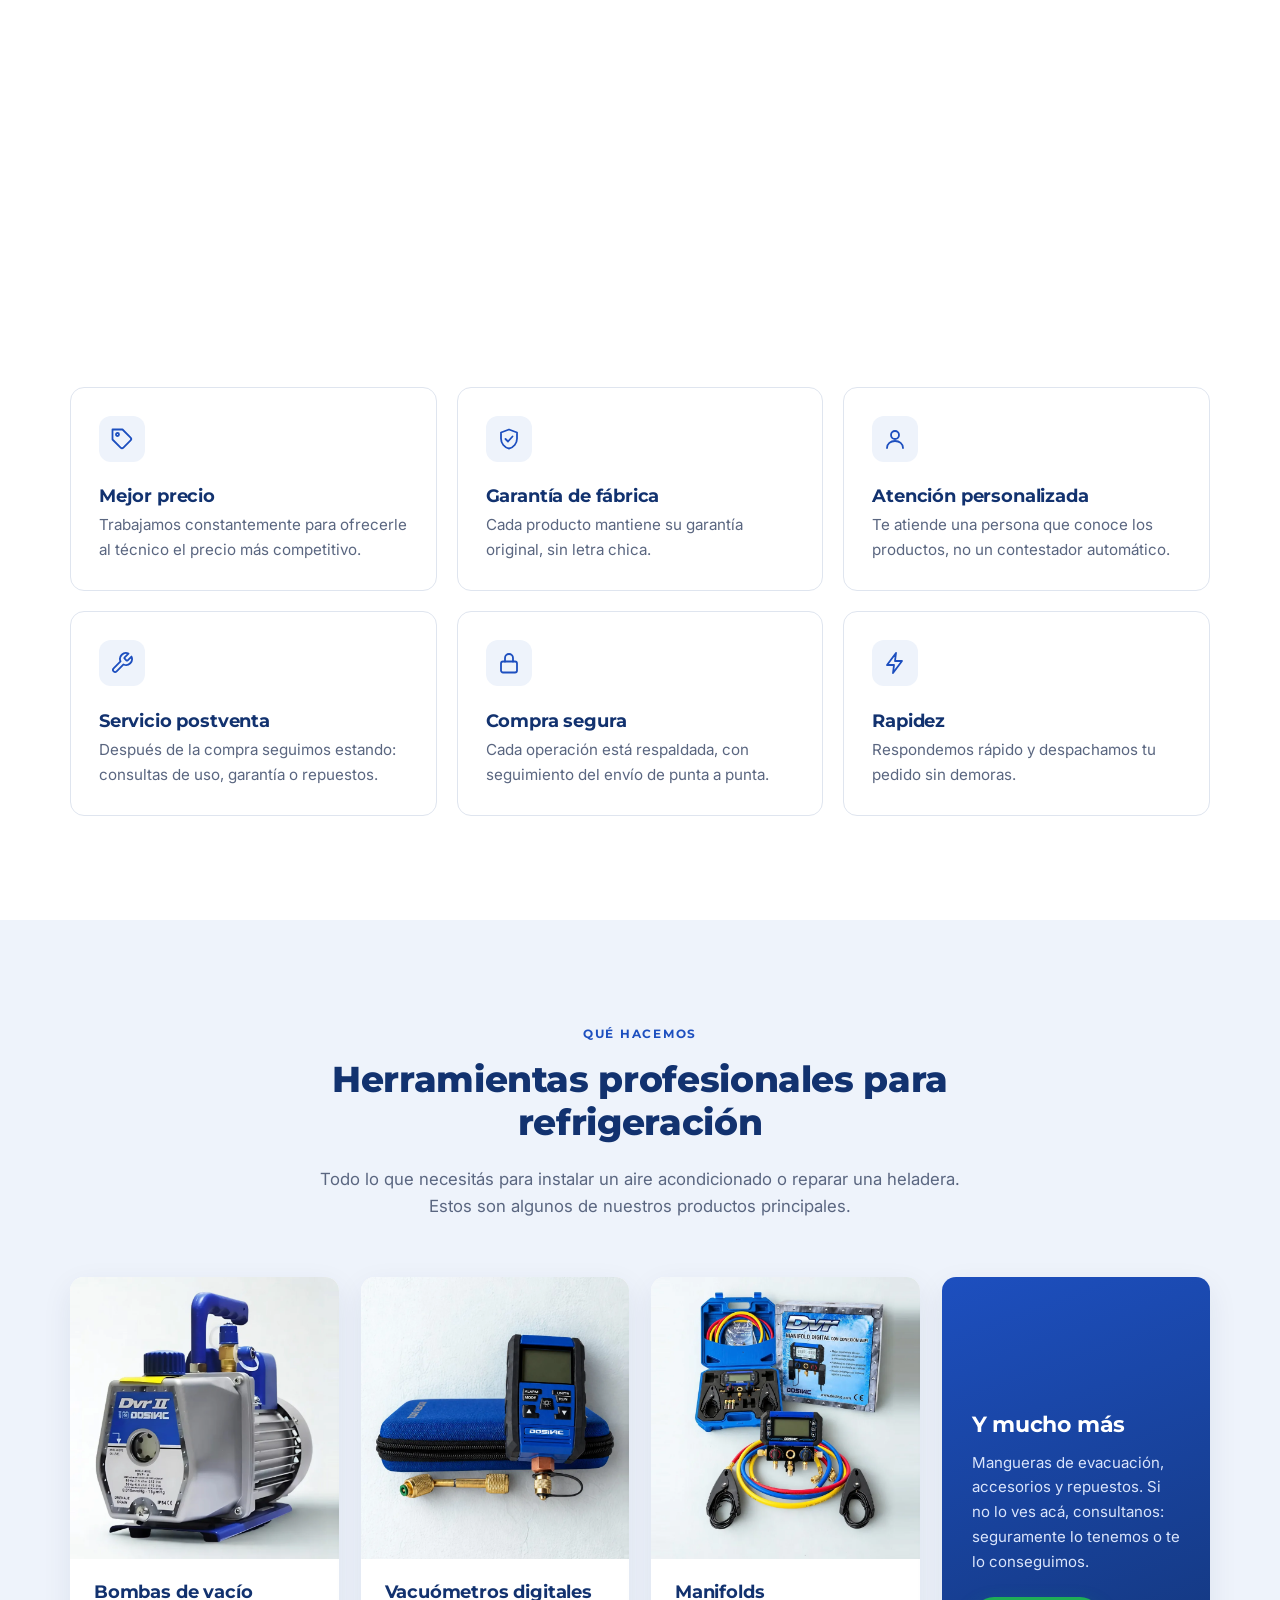
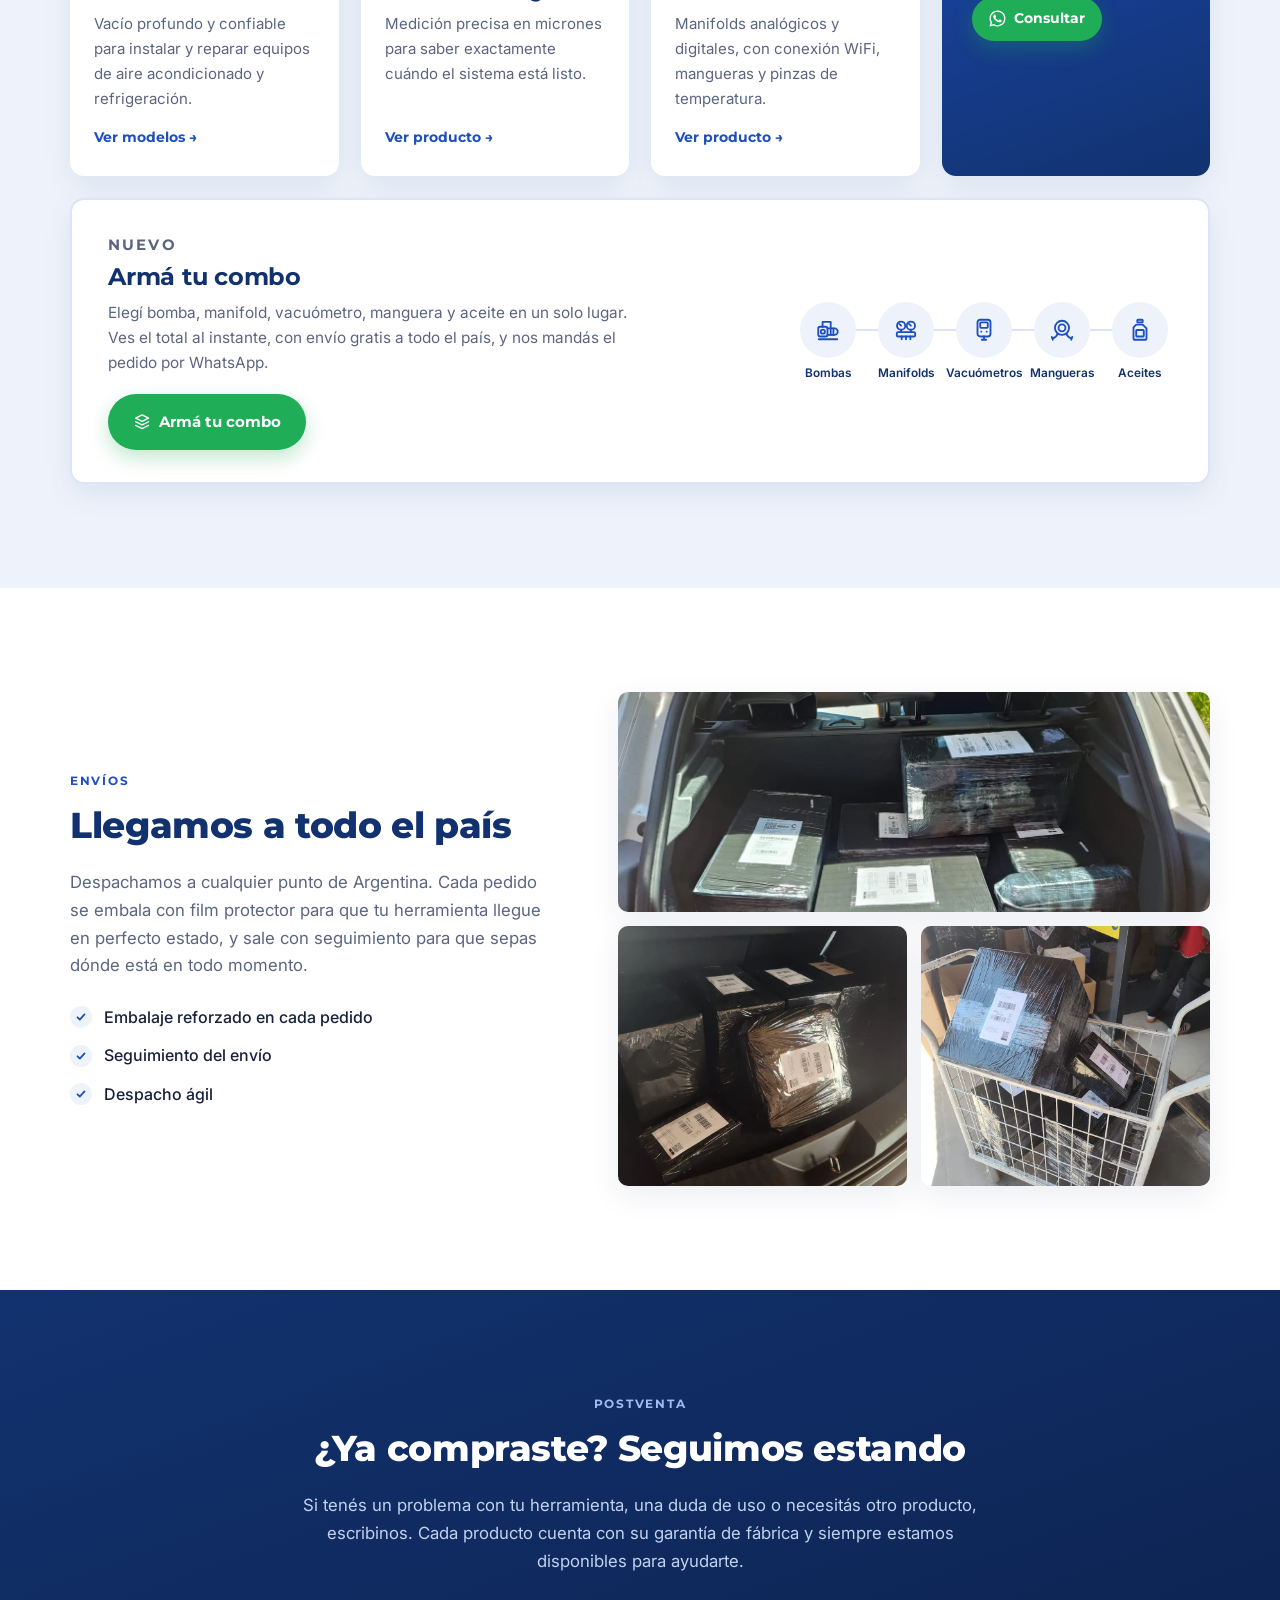
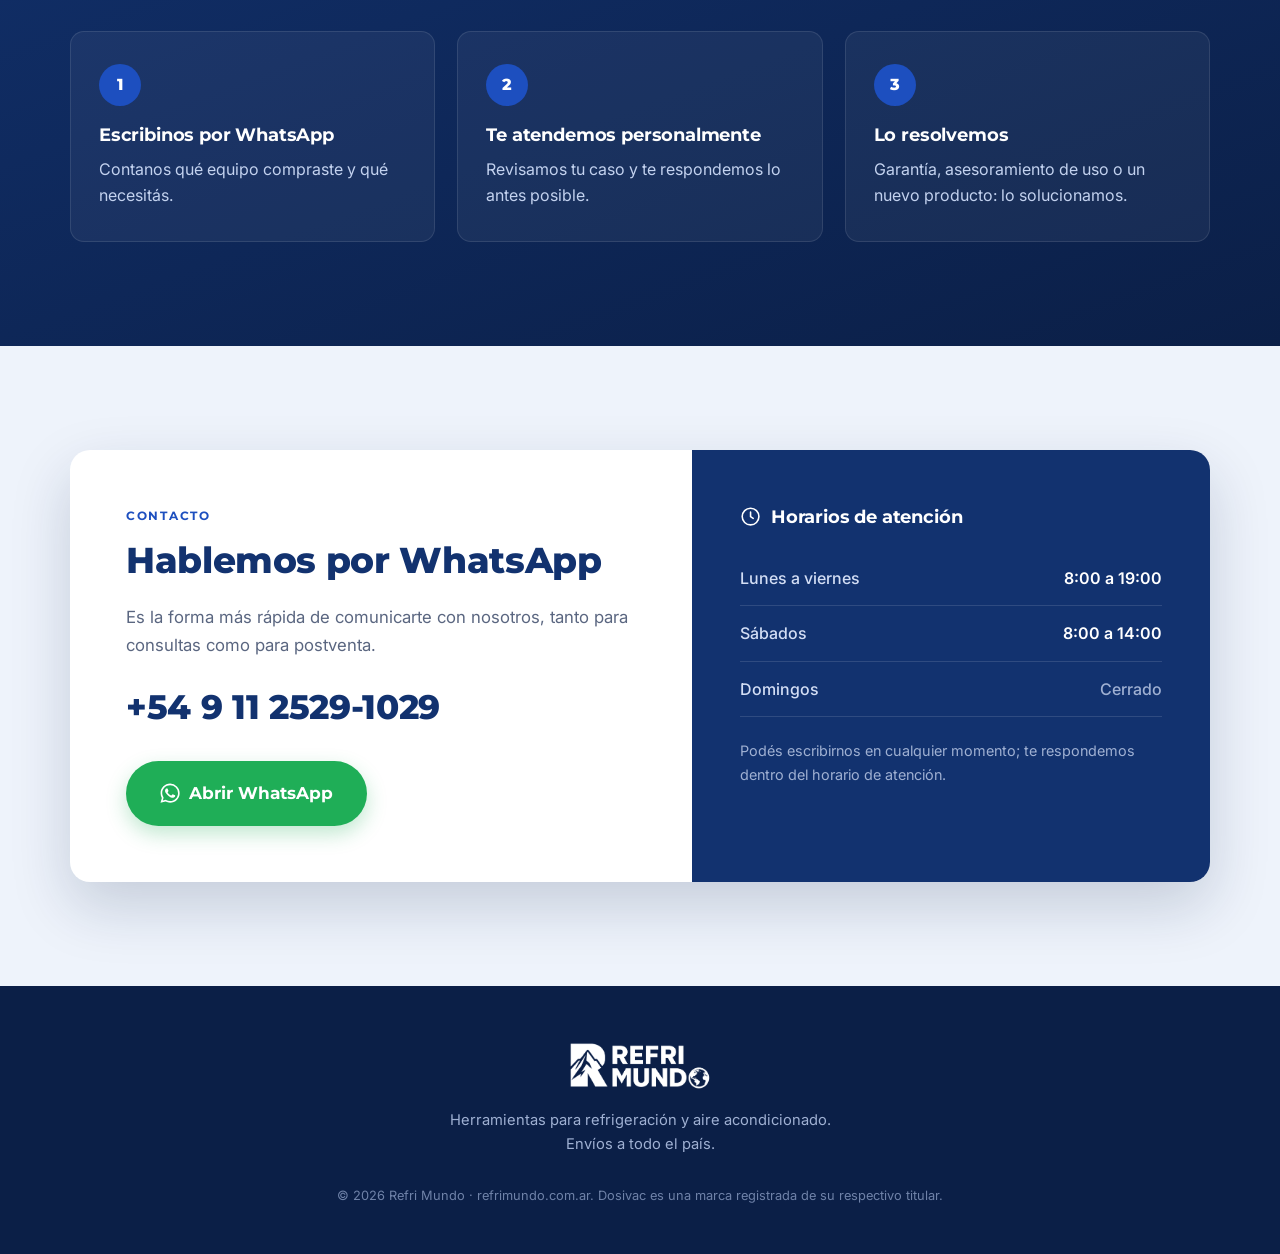
==== commit 35f52f34: "Inicio: despiece de la bomba con video de Higgsfield cuadro por cuadro según el scroll Co-Authored-B" ====
--- a/index.html
+++ b/index.html
@@ -148,7 +148,7 @@
           <p>Sabemos que una herramienta que falla es un trabajo que se frena. Por eso elegimos productos confiables, respetamos la garantía de fábrica y acompañamos a cada cliente para que su equipo rinda como tiene que rendir.</p>
         </div>
         <figure class="about__media">
-          <img class="despiece__armada" src="img/bomba-armada.webp" alt="" width="1260" height="945" aria-hidden="true">
+          <canvas class="despiece__video" width="960" height="720" aria-hidden="true" data-cuadros="61" data-ruta="img/despiece/"></canvas>
           <img class="despiece__desarmada" src="img/bomba-interior.webp" alt="Vista interior ilustrativa de una bomba de vacío Dosivac DVR II" width="1000" height="750">
         </figure>
       </div>
--- a/css/styles.css
+++ b/css/styles.css
@@ -266,9 +266,10 @@
 /* ---------- Despiece de la bomba (Nosotros) ----------
    Sin JavaScript o con "reducir movimiento" se ve como siempre: texto + bomba desarmada.
    Con .despiece--on (lo pone main.js) la sección se frena en pantalla mientras se baja:
-   la bomba arranca armada y grande, se desarma y se achica hasta su lugar al lado del texto. */
+   la bomba arranca armada y grande, se desarma (video de Higgsfield cortado en cuadros que se
+   dibujan en un canvas según el scroll) y se achica hasta su lugar al lado del texto. */
 .about__media { position: relative; }
-.despiece__armada { display: none; }
+.despiece__video { display: none; }
 .despiece__hint { display: none; }
 .despiece--on .despiece__pin {
   position: sticky;
@@ -285,16 +286,14 @@
   will-change: transform;
   z-index: 1;
 }
-.despiece--on .despiece__armada,
-.despiece--on .despiece__desarmada { will-change: opacity, transform; }
-.despiece--on .despiece__armada {
+.despiece--on .despiece__video {
   display: block;
   position: absolute;
   inset: 0;
   width: 100%;
   height: 100%;
-  object-fit: cover;
   z-index: 1;
+  background: #eef1f4;
 }
 .despiece--on .about__text { will-change: opacity, transform; }
 .despiece--on .despiece__hint {
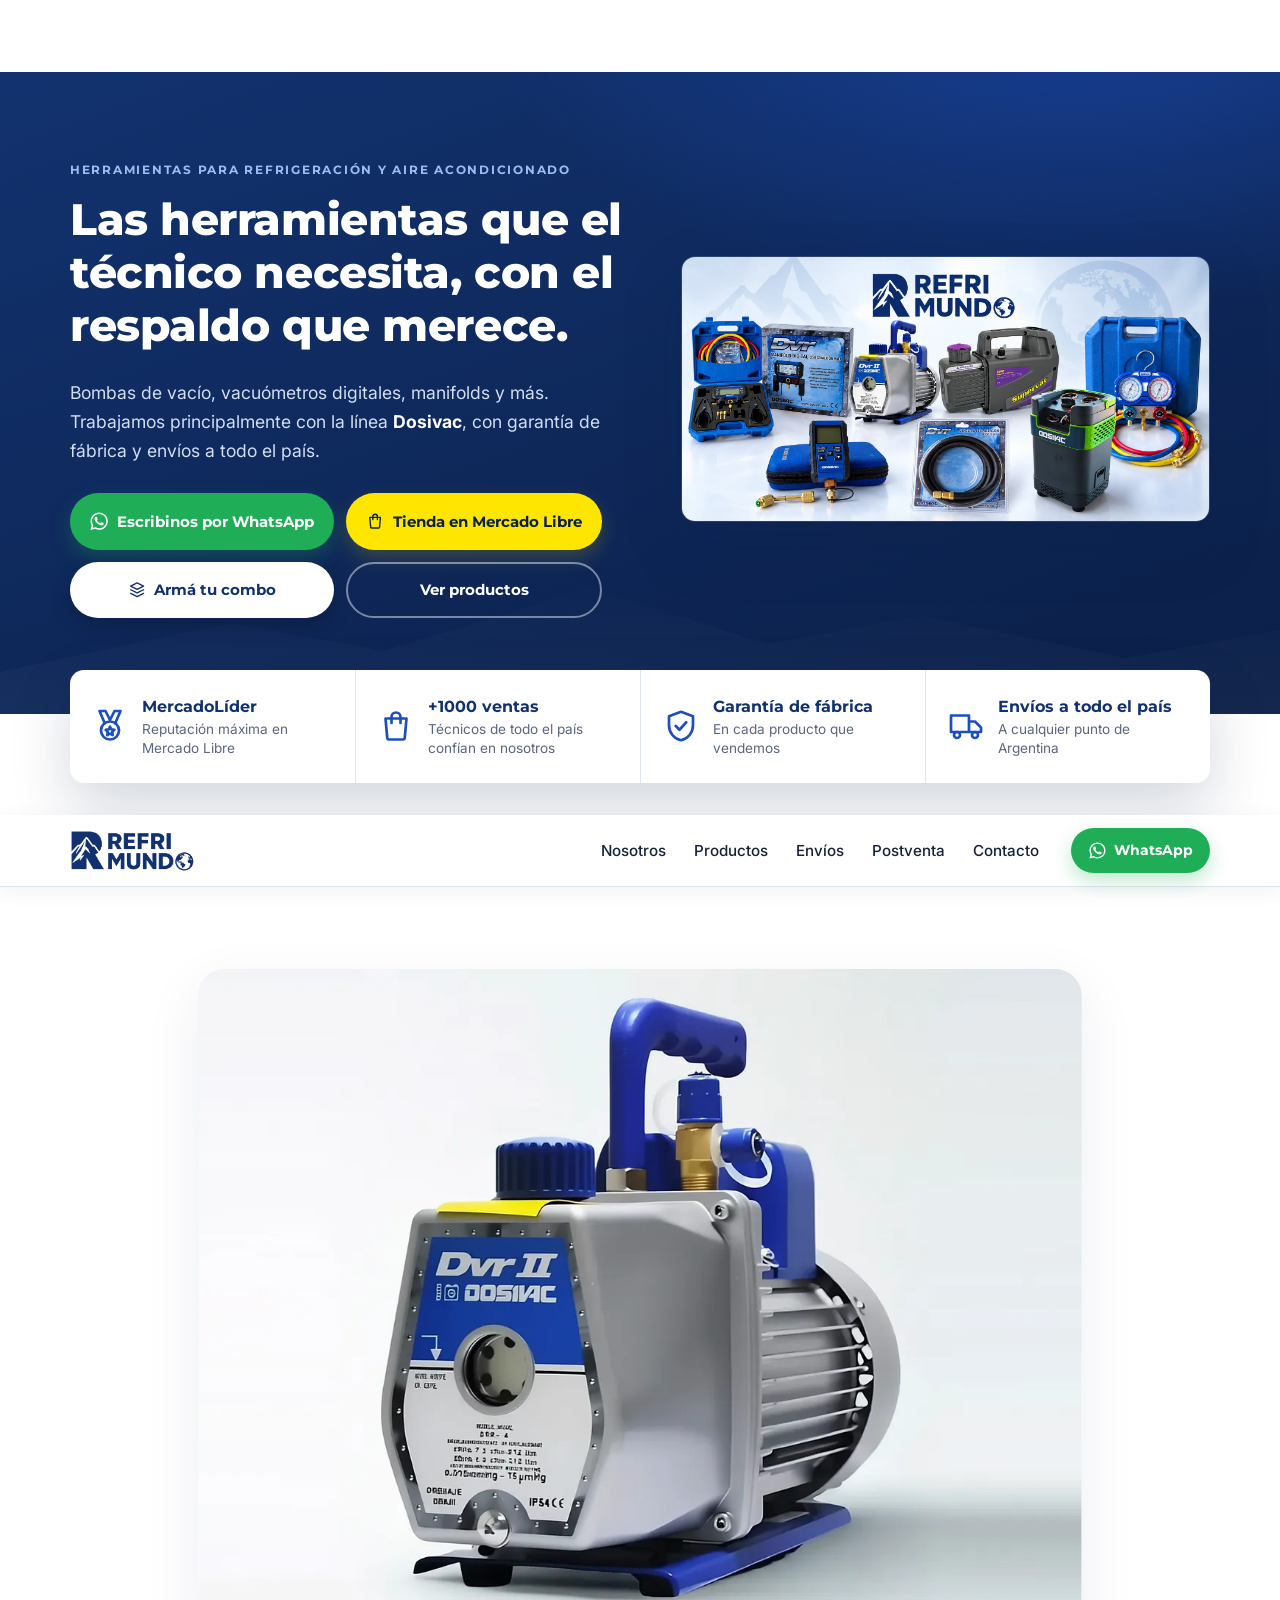
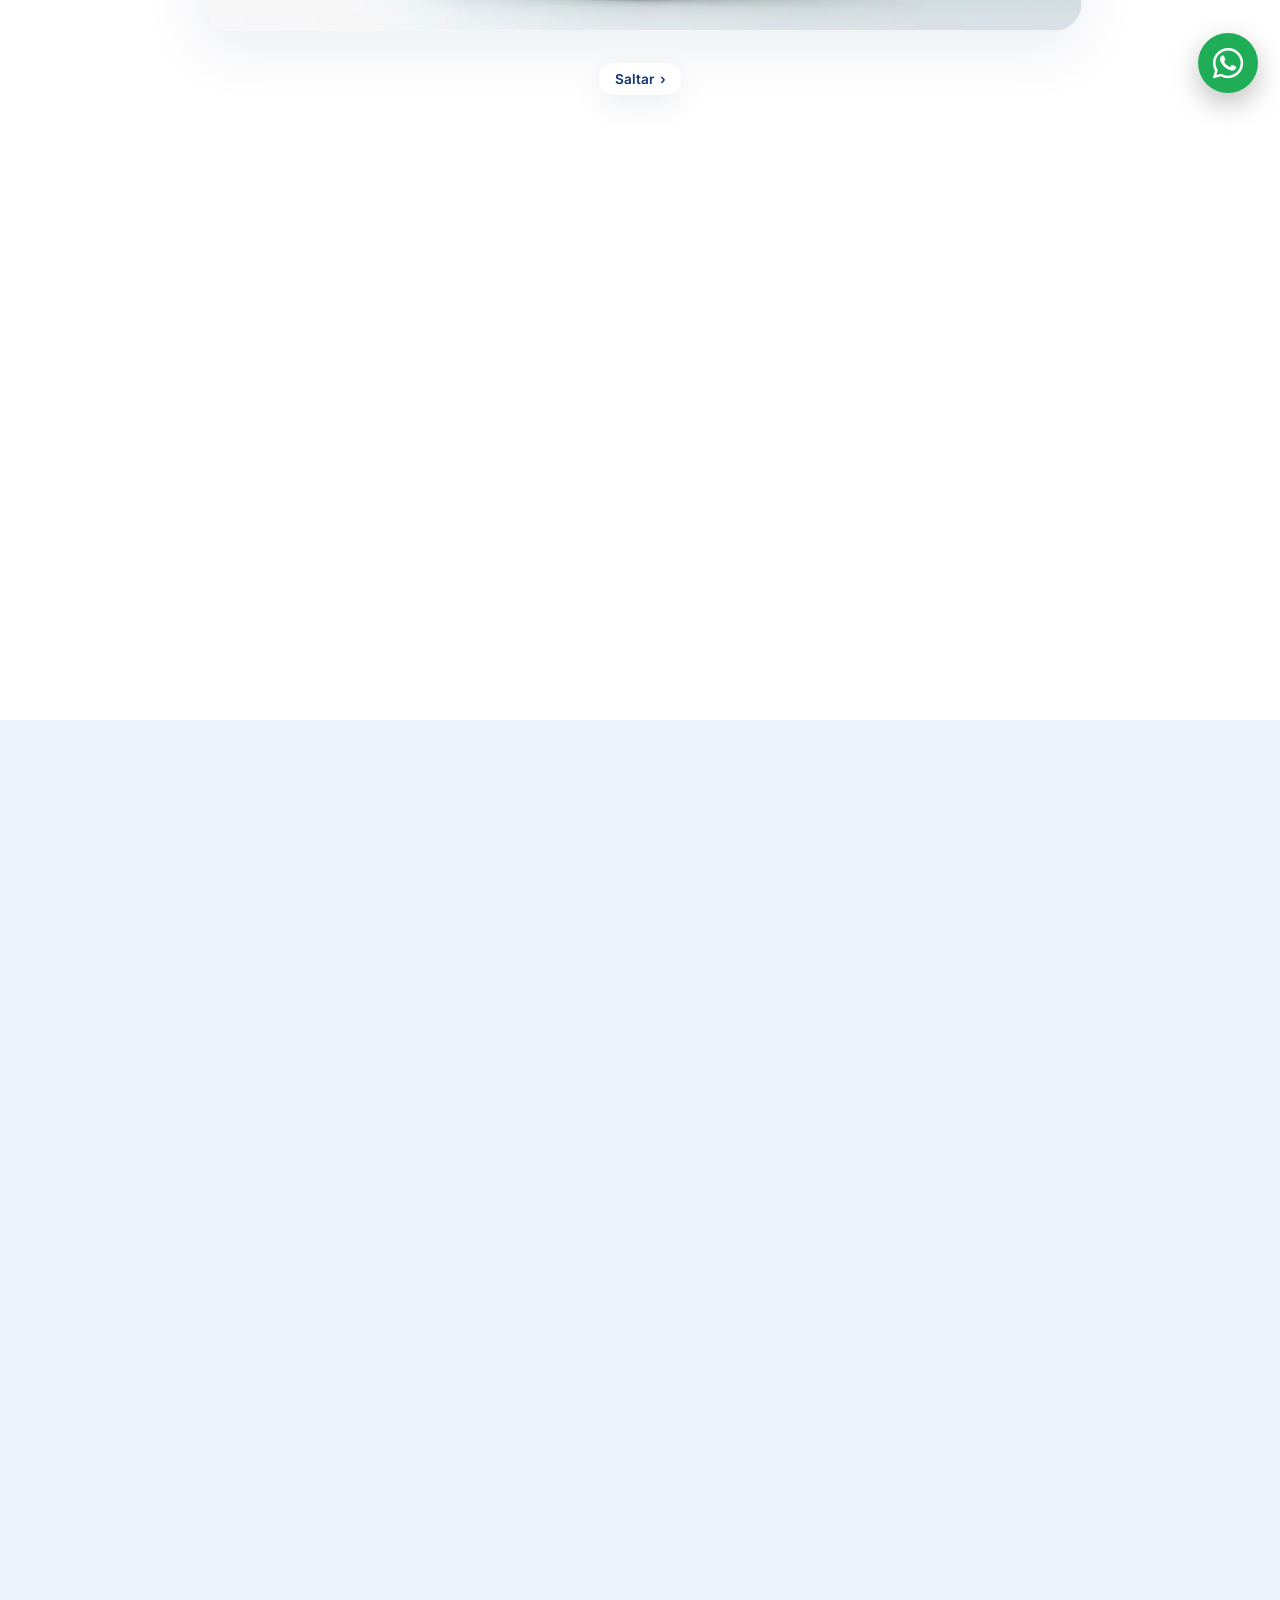
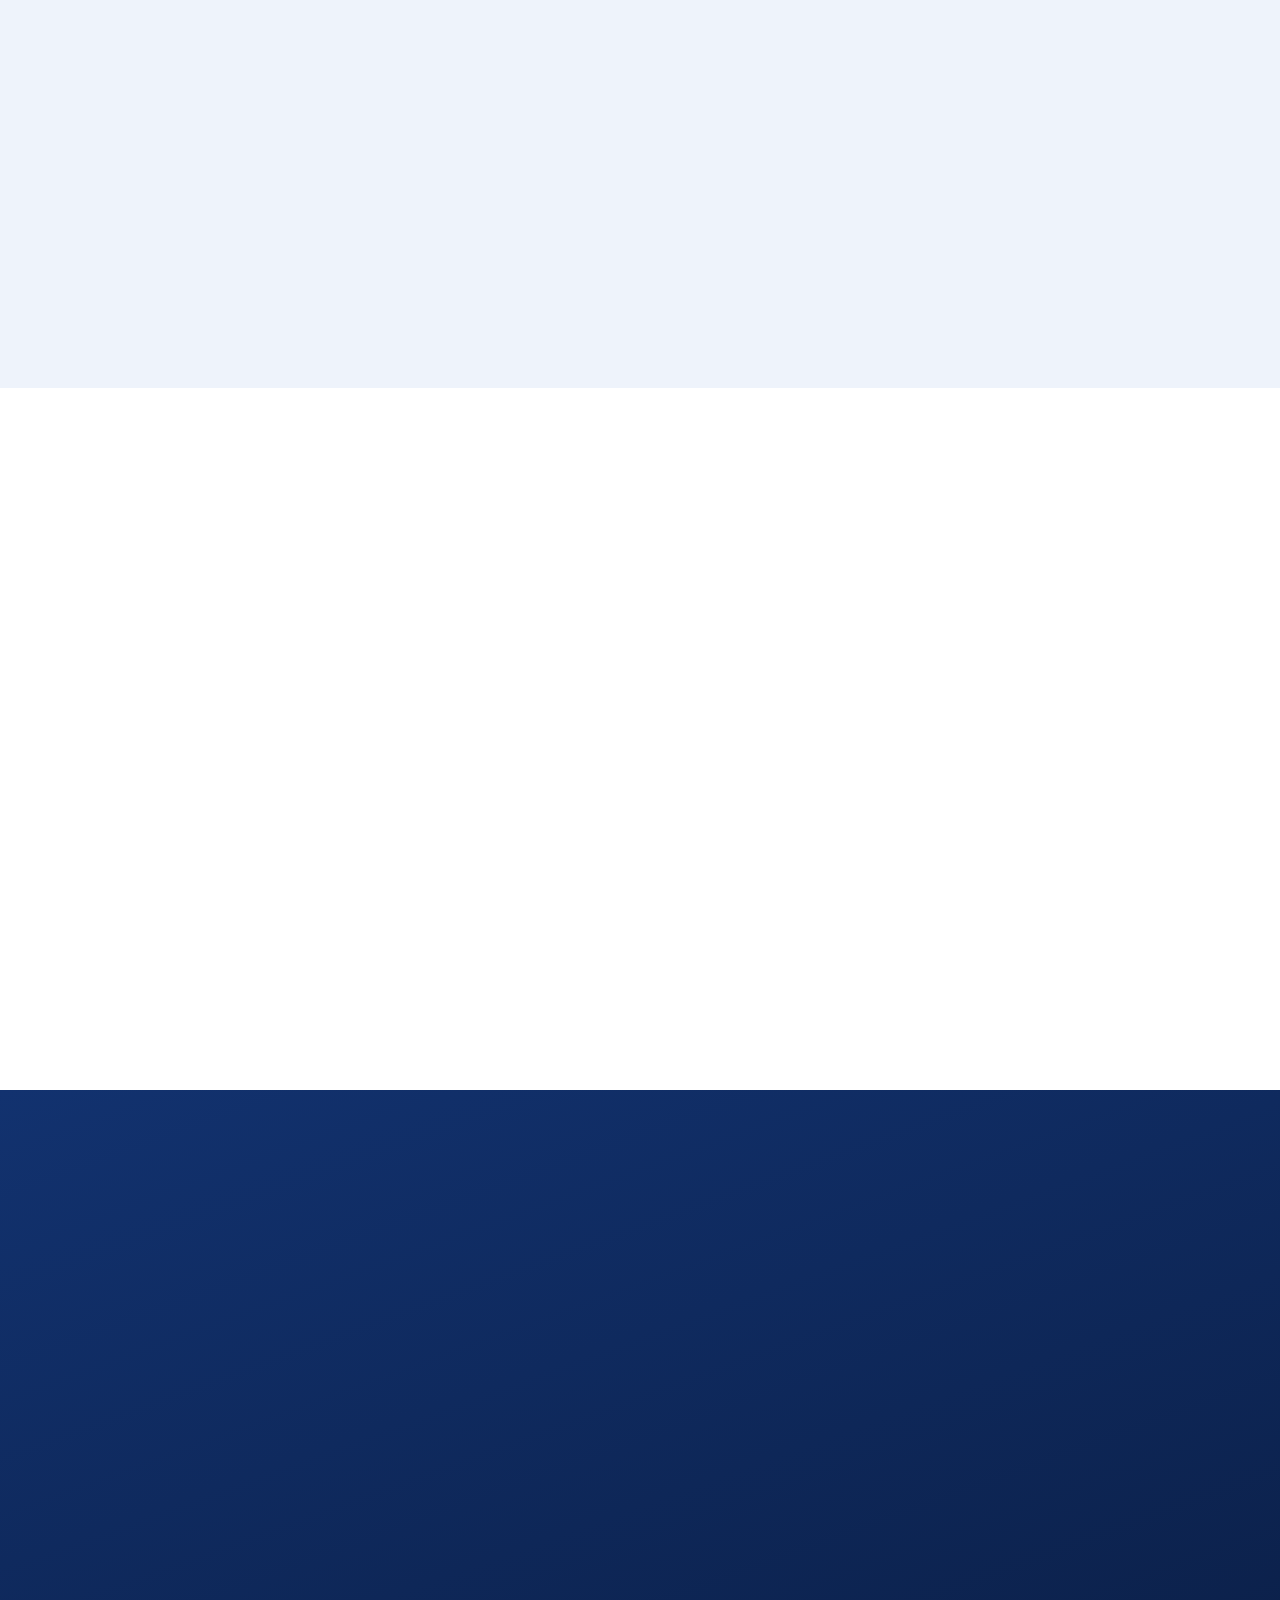
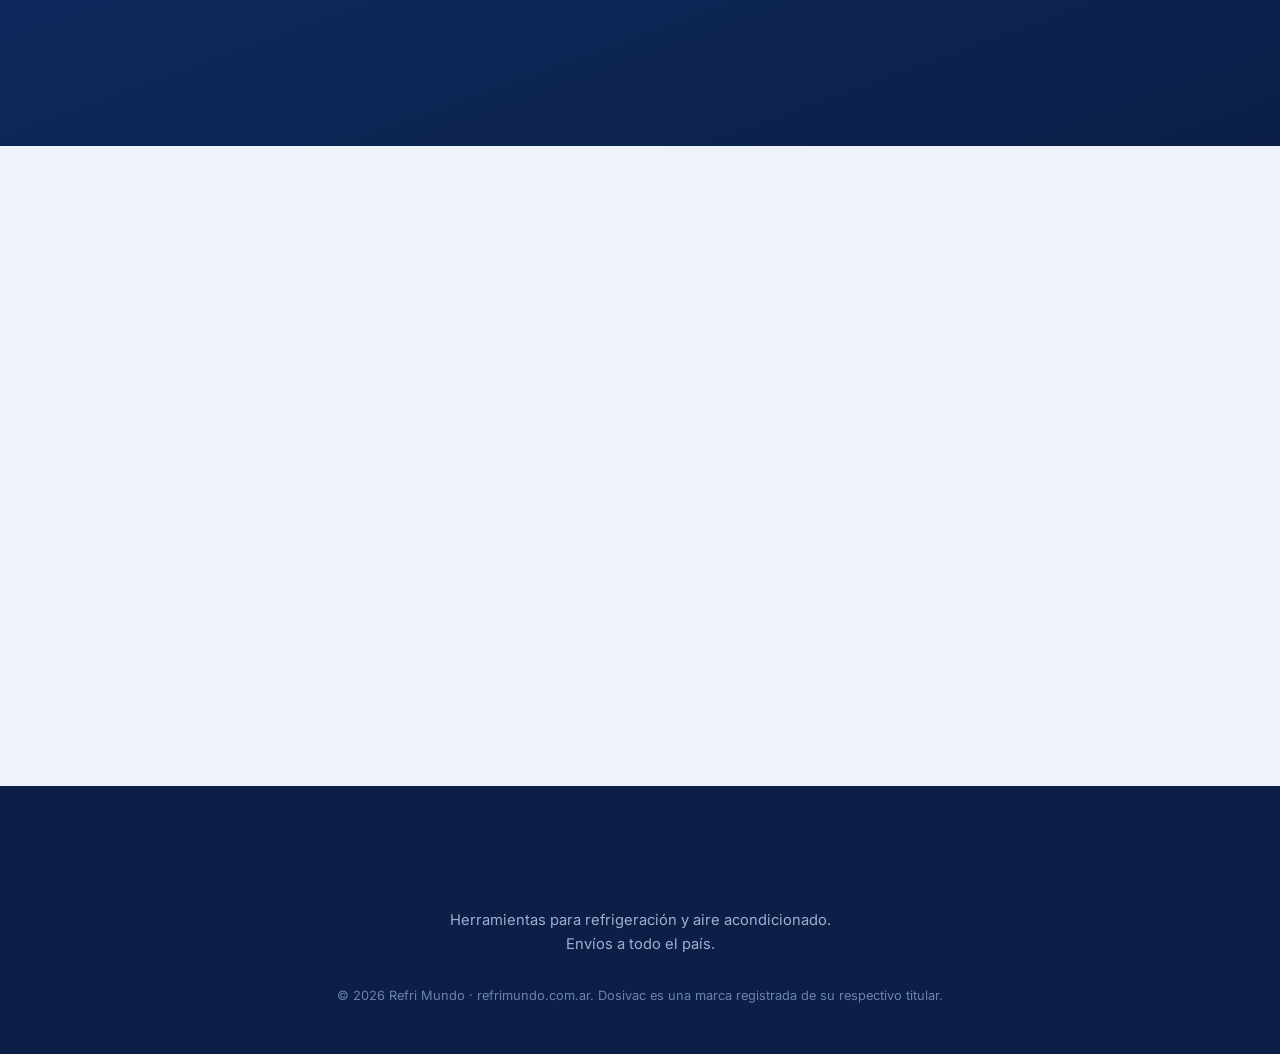
==== commit 07178d68: "Inicio: video del despiece con pausa, queda desarmada; productos van al combo; transición suave Co-A" ====
--- a/index.html
+++ b/index.html
@@ -148,11 +148,13 @@
           <p>Sabemos que una herramienta que falla es un trabajo que se frena. Por eso elegimos productos confiables, respetamos la garantía de fábrica y acompañamos a cada cliente para que su equipo rinda como tiene que rendir.</p>
         </div>
         <figure class="about__media">
-          <canvas class="despiece__video" width="960" height="720" aria-hidden="true" data-cuadros="61" data-ruta="img/despiece/"></canvas>
+          <video class="despiece__video" muted playsinline preload="none" poster="img/despiece-inicio.webp" aria-hidden="true" tabindex="-1">
+            <source src="img/despiece.mp4" type="video/mp4">
+          </video>
           <img class="despiece__desarmada" src="img/bomba-interior.webp" alt="Vista interior ilustrativa de una bomba de vacío Dosivac DVR II" width="1000" height="750">
         </figure>
       </div>
-      <p class="despiece__hint" aria-hidden="true">Bajá para ver por dentro <span>↓</span></p>
+      <button type="button" class="despiece__saltar" hidden>Saltar <span aria-hidden="true">›</span></button>
       </div>
       </div>
 
@@ -202,28 +204,28 @@
         </div>
 
         <div class="products">
-          <a class="product" href="https://wa.me/c/5491125291029" target="_blank" rel="noopener" aria-label="Ver modelos de bombas de vacío en WhatsApp">
+          <a class="product" href="combo.html#bombas" aria-label="Ver bombas de vacío en Armá tu combo">
             <div class="product__img"><img src="img/bomba-vacio.webp" alt="Bomba de vacío Dosivac DVR II" width="900" height="945" loading="lazy"></div>
             <div class="product__body">
               <h3>Bombas de vacío</h3>
               <p>Vacío profundo y confiable para instalar y reparar equipos de aire acondicionado y refrigeración.</p>
-              <span class="product__cta">Ver modelos →</span>
+              <span class="product__cta">Ver modelos y precios →</span>
             </div>
           </a>
-          <a class="product" href="https://wa.me/p/37824734770444972/5491125291029" target="_blank" rel="noopener" aria-label="Ver Vacuómetros digitales en WhatsApp">
+          <a class="product" href="combo.html#vacuometros" aria-label="Ver vacuómetros digitales en Armá tu combo">
             <div class="product__img"><img src="img/vacuometro.webp" alt="Vacuómetro digital Dosivac con estuche" width="900" height="945" loading="lazy"></div>
             <div class="product__body">
               <h3>Vacuómetros digitales</h3>
               <p>Medición precisa en micrones para saber exactamente cuándo el sistema está listo.</p>
-              <span class="product__cta">Ver producto →</span>
+              <span class="product__cta">Ver modelos y precios →</span>
             </div>
           </a>
-          <a class="product" href="https://wa.me/p/29214716521446250/5491125291029" target="_blank" rel="noopener" aria-label="Ver Manifolds en WhatsApp">
+          <a class="product" href="combo.html#manifolds" aria-label="Ver manifolds en Armá tu combo">
             <div class="product__img"><img src="img/manifold-digital.webp" alt="Manifold digital Dosivac DVR con conexión WiFi, mangueras y pinzas" width="900" height="945" loading="lazy"></div>
             <div class="product__body">
               <h3>Manifolds</h3>
               <p>Manifolds analógicos y digitales, con conexión WiFi, mangueras y pinzas de temperatura.</p>
-              <span class="product__cta">Ver producto →</span>
+              <span class="product__cta">Ver modelos y precios →</span>
             </div>
           </a>
           <article class="product product--more">
--- a/css/styles.css
+++ b/css/styles.css
@@ -77,6 +77,22 @@
 }
 .eyebrow--light { color: #9fbcf2; }
 
+/* ---------- Transición entre páginas (inicio ↔ Armá tu combo) ----------
+   Fundido suave con el encabezado quieto (Chrome, Edge, Safari 18.2+).
+   En navegadores sin esa función la página nueva igual entra con un fundido. */
+@view-transition { navigation: auto; }
+.header { view-transition-name: encabezado; }
+::view-transition-old(root) { animation: pagina-sale .25s ease both; }
+::view-transition-new(root) { animation: pagina-entra .4s cubic-bezier(.2, .7, .2, 1) both; }
+@keyframes pagina-sale { to { opacity: 0; transform: translateY(-10px); } }
+@keyframes pagina-entra { from { opacity: 0; transform: translateY(14px); } }
+@supports not (view-transition-name: none) {
+  main { animation: pagina-entra .4s cubic-bezier(.2, .7, .2, 1) both; }
+}
+@media (prefers-reduced-motion: reduce) {
+  ::view-transition-old(root), ::view-transition-new(root) { animation: none; }
+}
+
 /* ---------- Botones ---------- */
 .btn {
   display: inline-flex;
@@ -265,64 +281,67 @@
 
 /* ---------- Despiece de la bomba (Nosotros) ----------
    Sin JavaScript o con "reducir movimiento" se ve como siempre: texto + bomba desarmada.
-   Con .despiece--on (lo pone main.js) la sección se frena en pantalla mientras se baja:
-   la bomba arranca armada y grande, se desarma (video de Higgsfield cortado en cuadros que se
-   dibujan en un canvas según el scroll) y se achica hasta su lugar al lado del texto. */
+   Con .despiece--on (lo pone main.js): la bomba espera armada y grande; al llegar a la sección
+   la página se frena, se reproduce el video del desarmado (Higgsfield) y con .despiece--fin
+   la bomba se achica a su lugar y aparece el texto. Después queda así (no se repite al volver). */
 .about__media { position: relative; }
-.despiece__video { display: none; }
-.despiece__hint { display: none; }
+.despiece__video, .despiece__saltar { display: none; }
+#nosotros { overflow-x: clip; }
 .despiece--on .despiece__pin {
-  position: sticky;
-  top: var(--header-h);
-  height: calc(100vh - var(--header-h));
-  height: calc(100svh - var(--header-h));
+  position: relative;
+  min-height: calc(100vh - var(--header-h));
+  min-height: calc(100svh - var(--header-h));
   display: flex;
   align-items: center;
-  overflow: hidden;
 }
 .despiece--on .despiece__pin > .container { width: 100%; }
-.despiece--on .about__media {
-  transform-origin: center center;
-  will-change: transform;
-  z-index: 1;
-}
+.despiece--on .about__media { transform-origin: center center; z-index: 1; }
 .despiece--on .despiece__video {
   display: block;
   position: absolute;
   inset: 0;
   width: 100%;
   height: 100%;
+  object-fit: cover;
   z-index: 1;
   background: #eef1f4;
 }
-.despiece--on .about__text { will-change: opacity, transform; }
-.despiece--on .despiece__hint {
-  display: flex;
-  align-items: center;
-  gap: 8px;
+.despiece--on .about__text { opacity: 0; transform: translateX(-40px); }
+/* Final: la bomba vuelve a su lugar, el video da paso a la foto y aparece el texto */
+.despiece--fin .about__media { transition: transform .9s cubic-bezier(.65, 0, .35, 1); }
+.despiece--fin .despiece__video { opacity: 0; transition: opacity .5s ease .5s; }
+.despiece--fin .about__text { opacity: 1; transform: none; transition: opacity .7s ease .45s, transform .7s ease .45s; }
+.despiece--listo .about__media, .despiece--listo .despiece__video, .despiece--listo .about__text { transition: none; }
+.despiece--on .despiece__saltar:not([hidden]) {
+  display: inline-flex;
+  align-items: center;
+  gap: 6px;
   position: absolute;
   left: 50%;
-  bottom: 22px;
-  z-index: 2;
-  margin: 0;
+  bottom: 20px;
+  transform: translateX(-50%);
+  z-index: 3;
   padding: 8px 16px;
+  border: 0;
   border-radius: 999px;
   background: var(--white);
   box-shadow: var(--shadow);
   color: var(--navy);
   font: 600 .85rem var(--font-body);
-  transform: translateX(-50%);
-  white-space: nowrap;
-}
-.despiece__hint span { display: inline-block; animation: despiece-flecha 1.4s ease-in-out infinite; }
-@keyframes despiece-flecha { 0%, 100% { transform: translateY(0); } 50% { transform: translateY(4px); } }
-/* En celular: lo que se frena es el título + la foto (centrado en pantalla, main.js calcula "top");
-   los párrafos siguen debajo. La foto arranca más ancha que la pantalla: se recortan los costados. */
-#nosotros { overflow-x: clip; }
+  cursor: pointer;
+}
+.despiece__saltar:focus-visible { outline: 3px solid #8fb3ff; outline-offset: 2px; }
+/* En celular: arriba queda el título + la foto; los párrafos siguen debajo (main.js los mueve).
+   La foto arranca más ancha que la pantalla: se recortan los costados. */
 @media (max-width: 900px) {
-  .despiece--on .despiece__pin { height: auto; overflow: visible; padding-block: 8px; }
+  .despiece--on .despiece__pin { min-height: 0; padding-block: 8px; }
+  .despiece--on .despiece__saltar:not([hidden]) { position: fixed; bottom: calc(24px + env(safe-area-inset-bottom, 0px)); }
   .despiece--on .about { gap: 24px; }
-  .despiece--on .despiece__hint { bottom: -64px; }
+  .despiece--on + .despiece-texto-celu { opacity: 0; }
+  .despiece--fin + .despiece-texto-celu { opacity: 1; transition: opacity .6s ease .6s; }
+  .despiece--listo + .despiece-texto-celu { transition: none; }
+  .despiece--on .about__text { transform: translateY(16px); }
+  .despiece--fin .about__text { transform: none; }
   .despiece-texto-celu { margin-top: 24px; }
   .despiece-texto-celu p { color: var(--muted); font-size: 1.05rem; }
 }
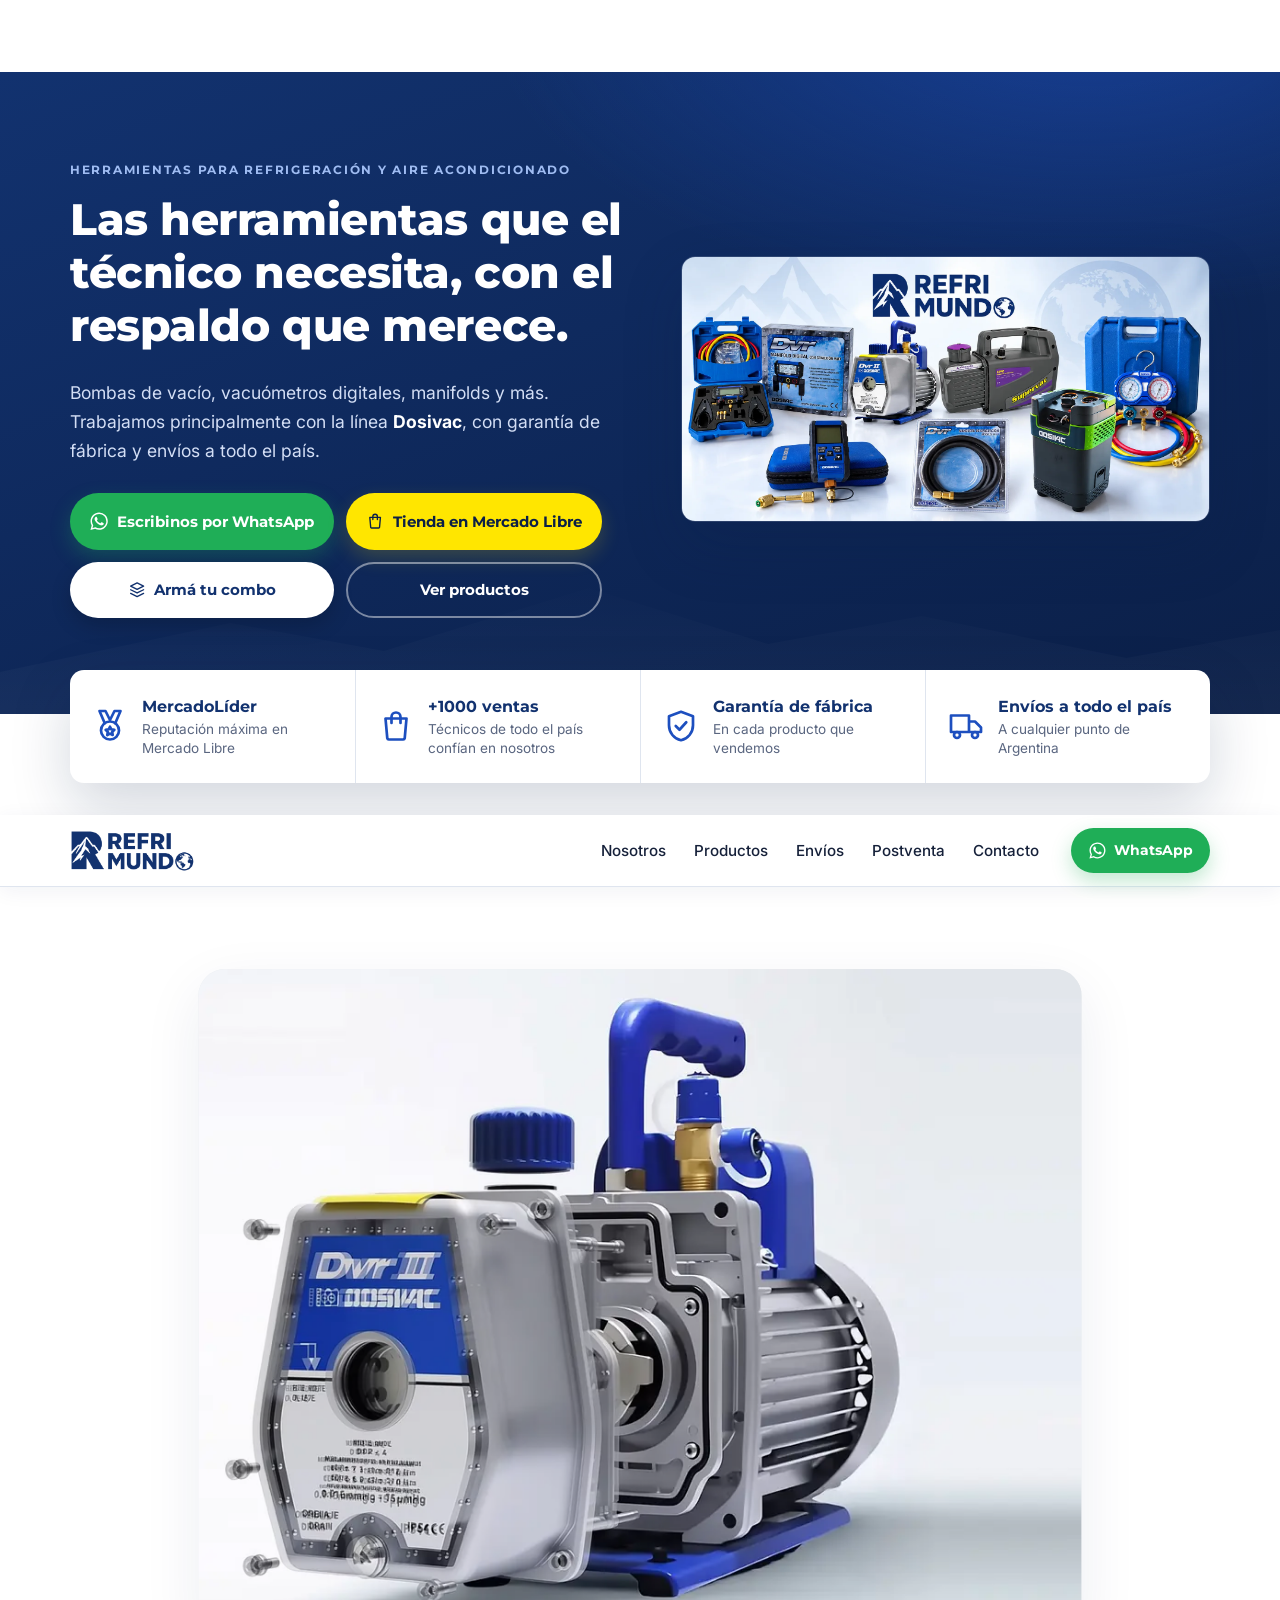
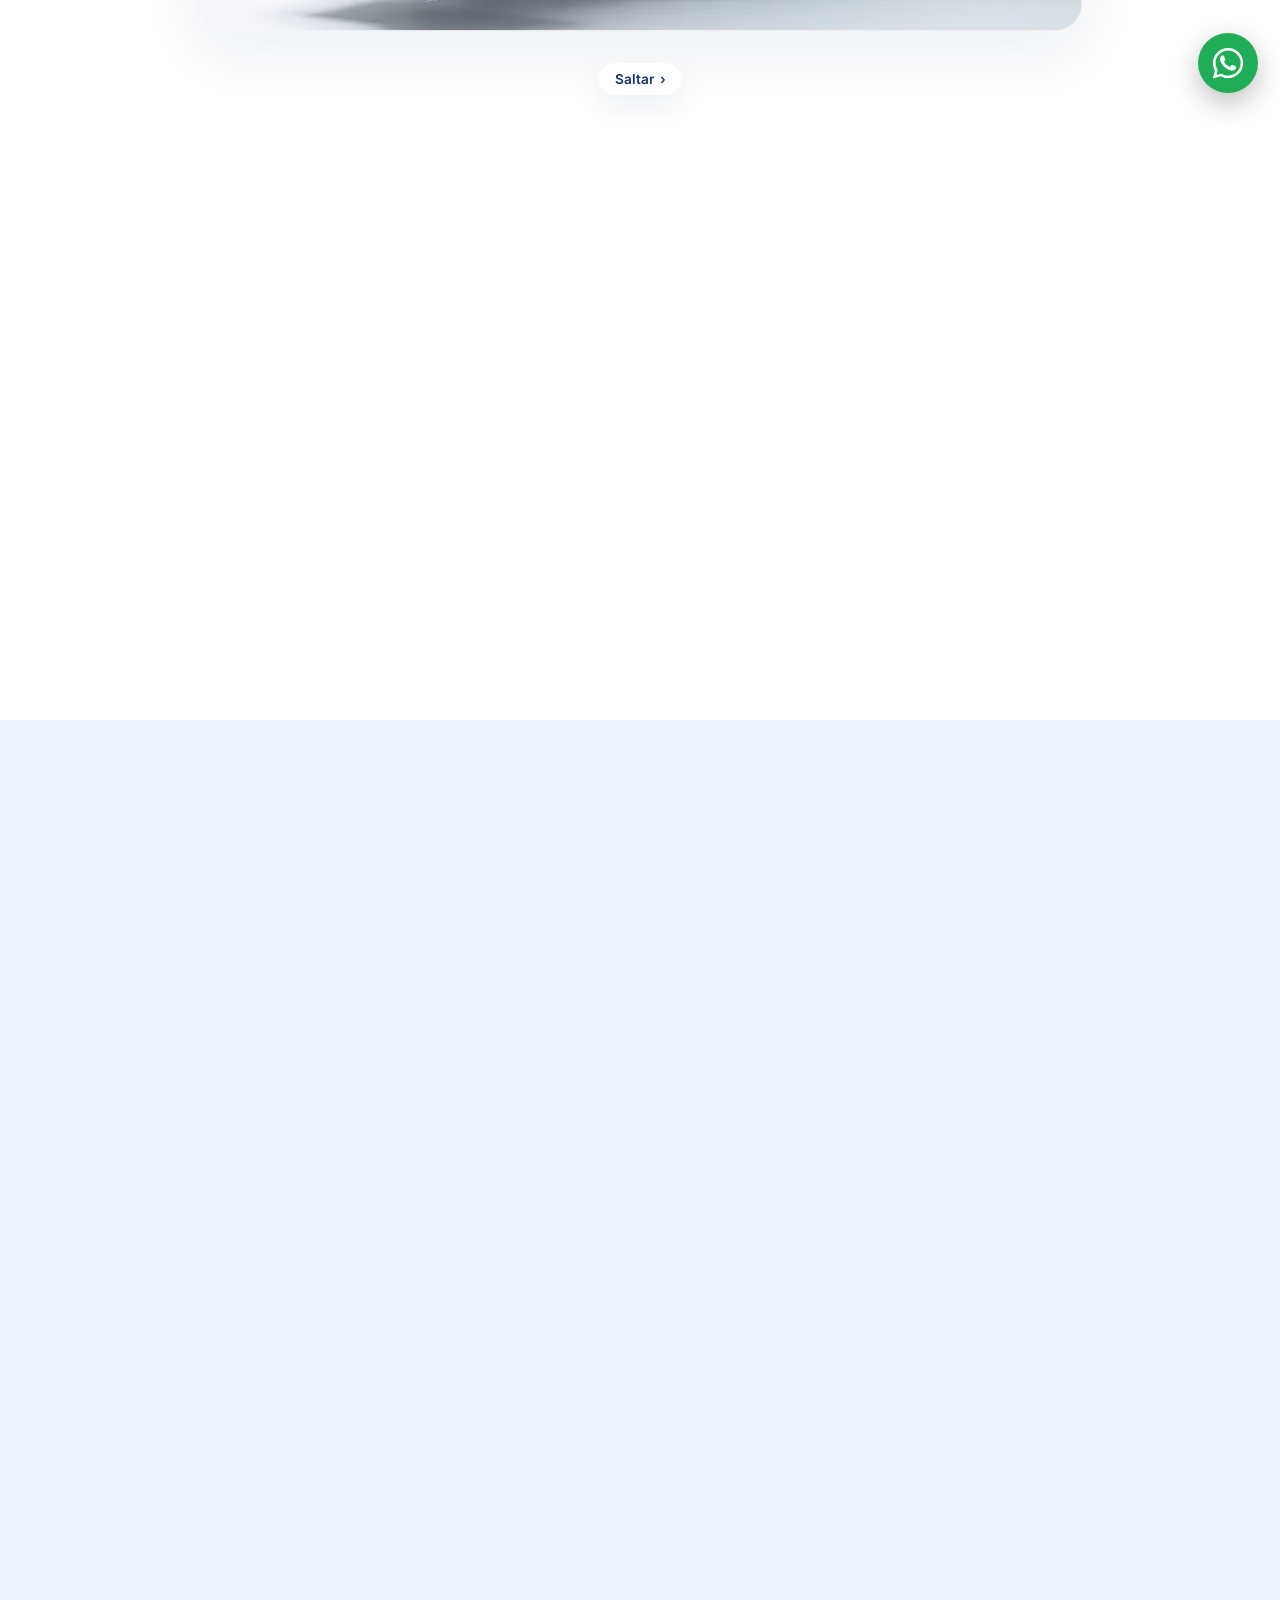
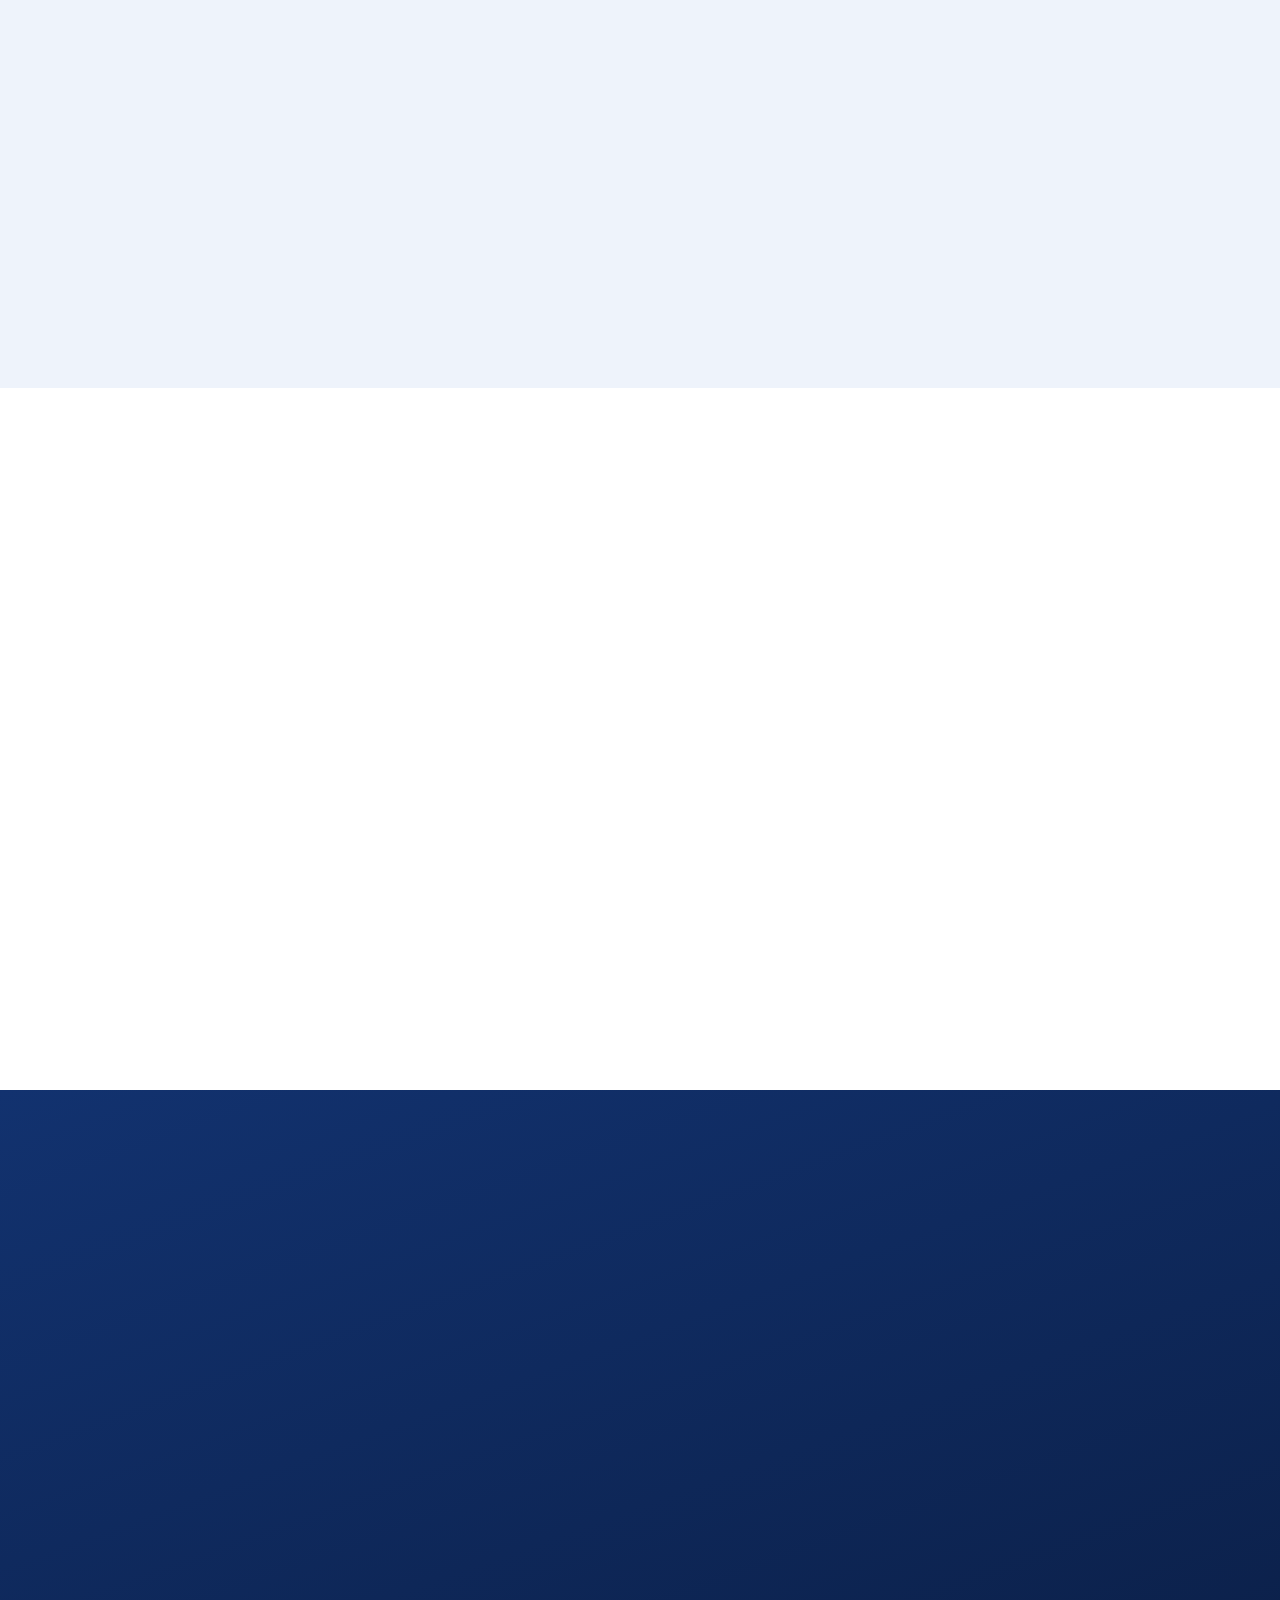
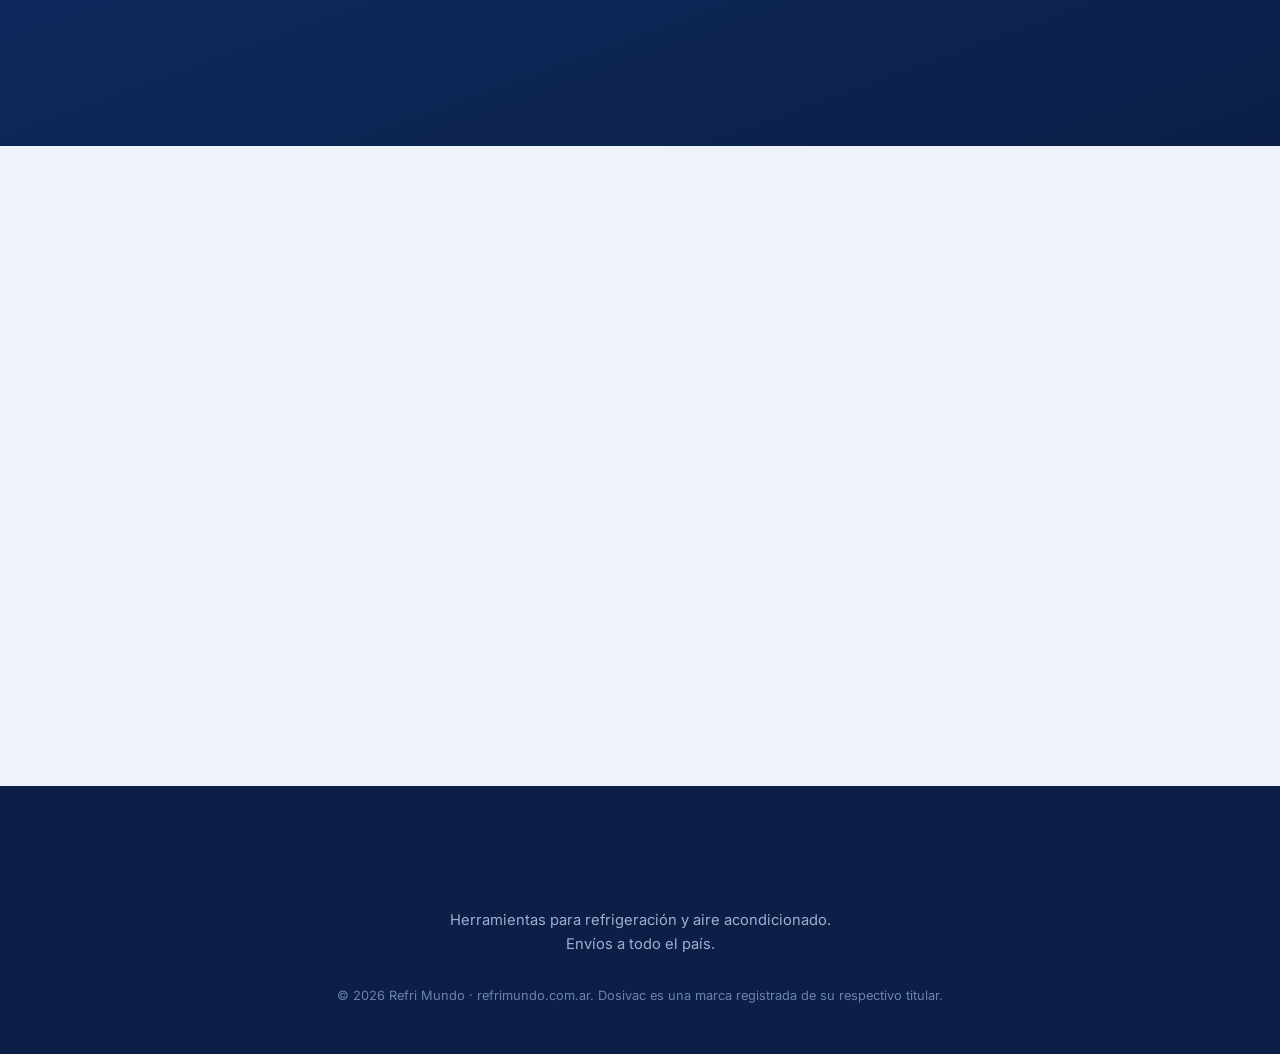
==== commit de7a1e28: "Inicio: el despiece se reproduce con cuadros en un canvas (el video no arrancaba en la vista previa)" ====
--- a/index.html
+++ b/index.html
@@ -148,9 +148,7 @@
           <p>Sabemos que una herramienta que falla es un trabajo que se frena. Por eso elegimos productos confiables, respetamos la garantía de fábrica y acompañamos a cada cliente para que su equipo rinda como tiene que rendir.</p>
         </div>
         <figure class="about__media">
-          <video class="despiece__video" muted playsinline preload="none" poster="img/despiece-inicio.webp" aria-hidden="true" tabindex="-1">
-            <source src="img/despiece.mp4" type="video/mp4">
-          </video>
+          <canvas class="despiece__video" width="960" height="720" aria-hidden="true" data-cuadros="61" data-ruta="img/despiece/"></canvas>
           <img class="despiece__desarmada" src="img/bomba-interior.webp" alt="Vista interior ilustrativa de una bomba de vacío Dosivac DVR II" width="1000" height="750">
         </figure>
       </div>
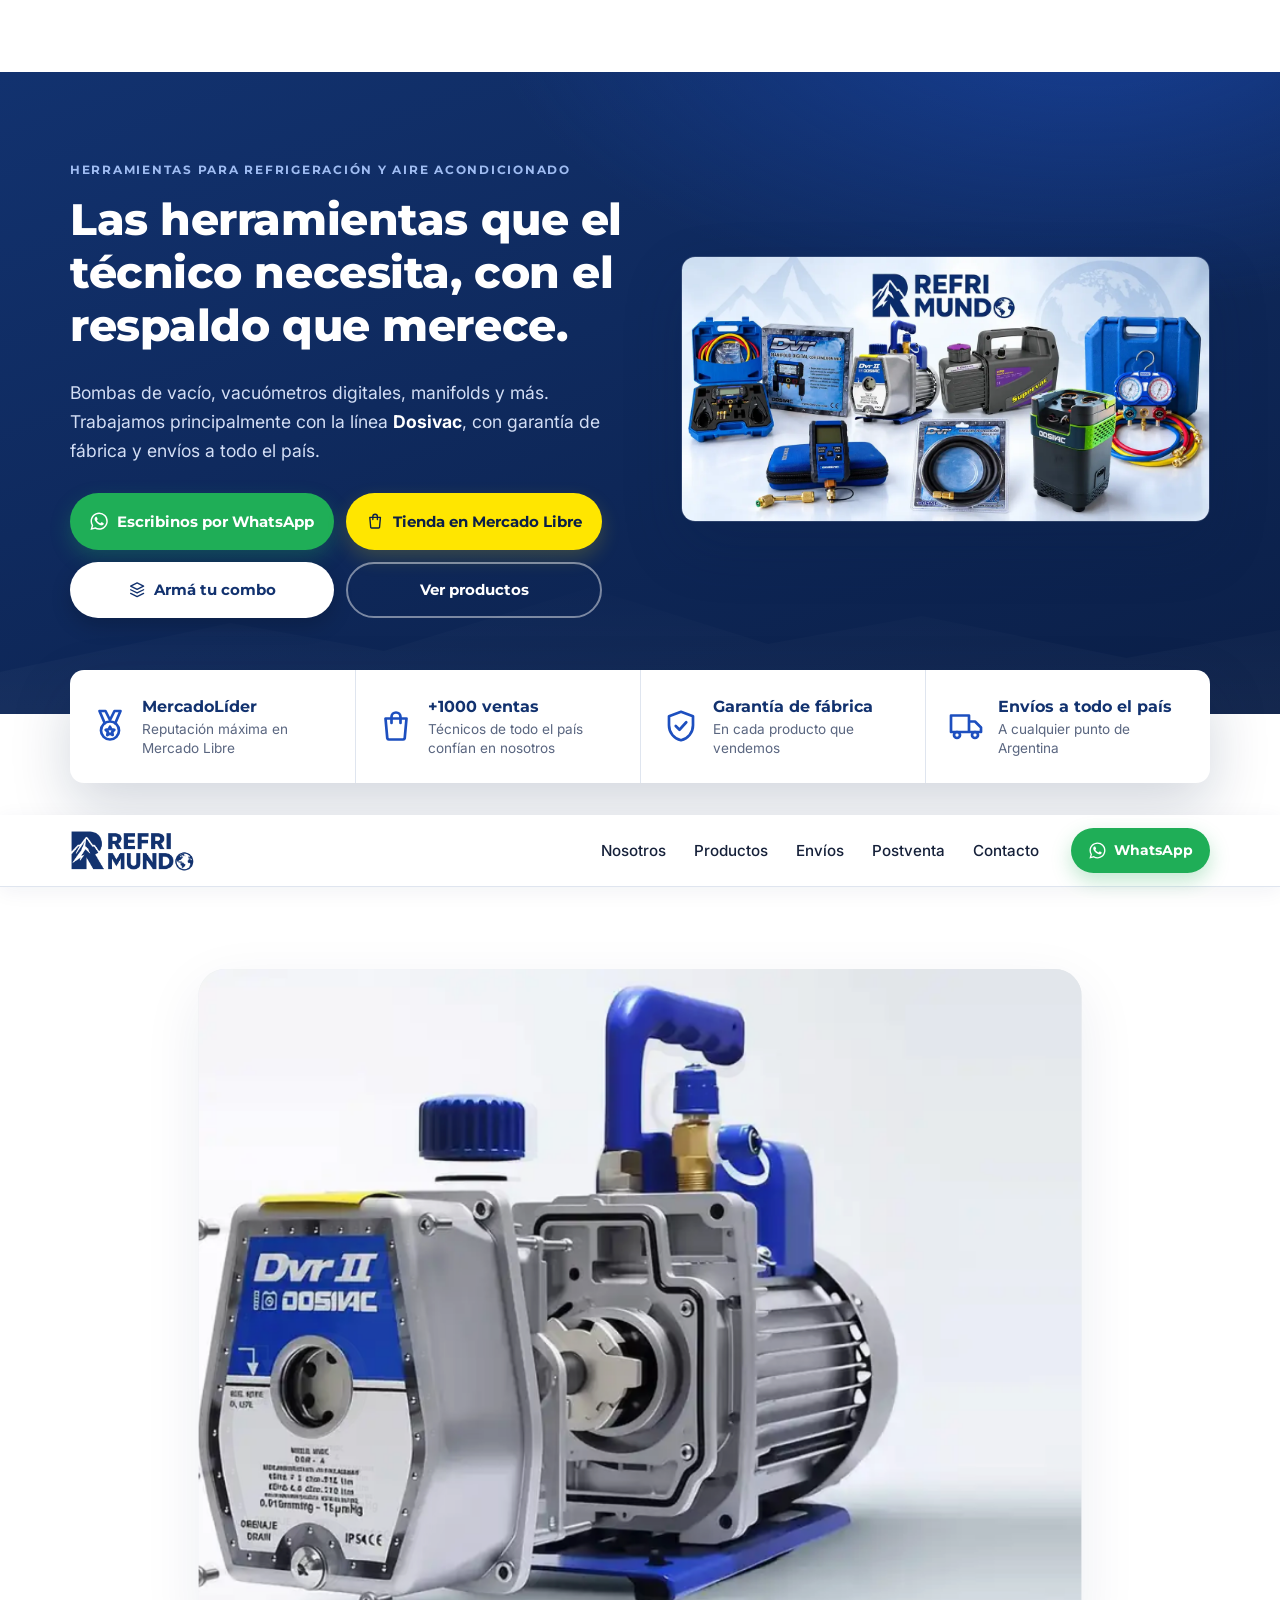
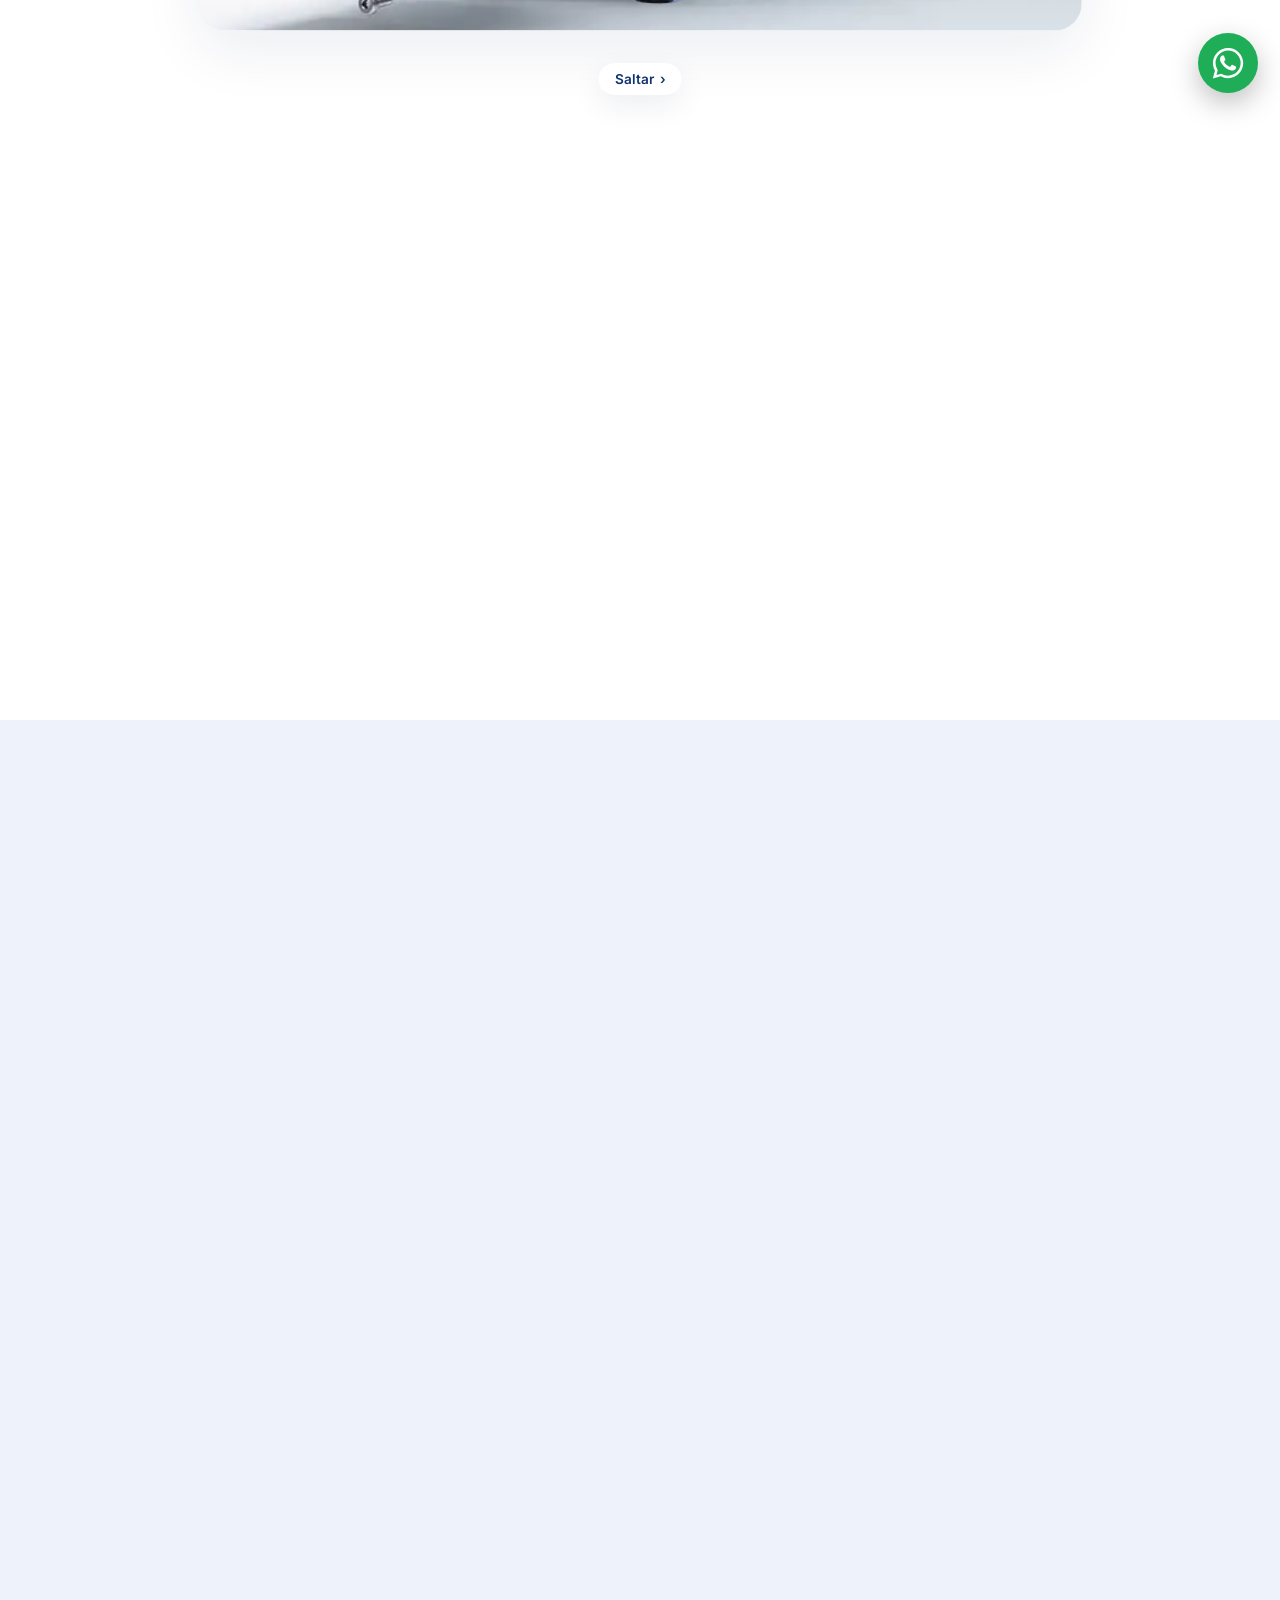
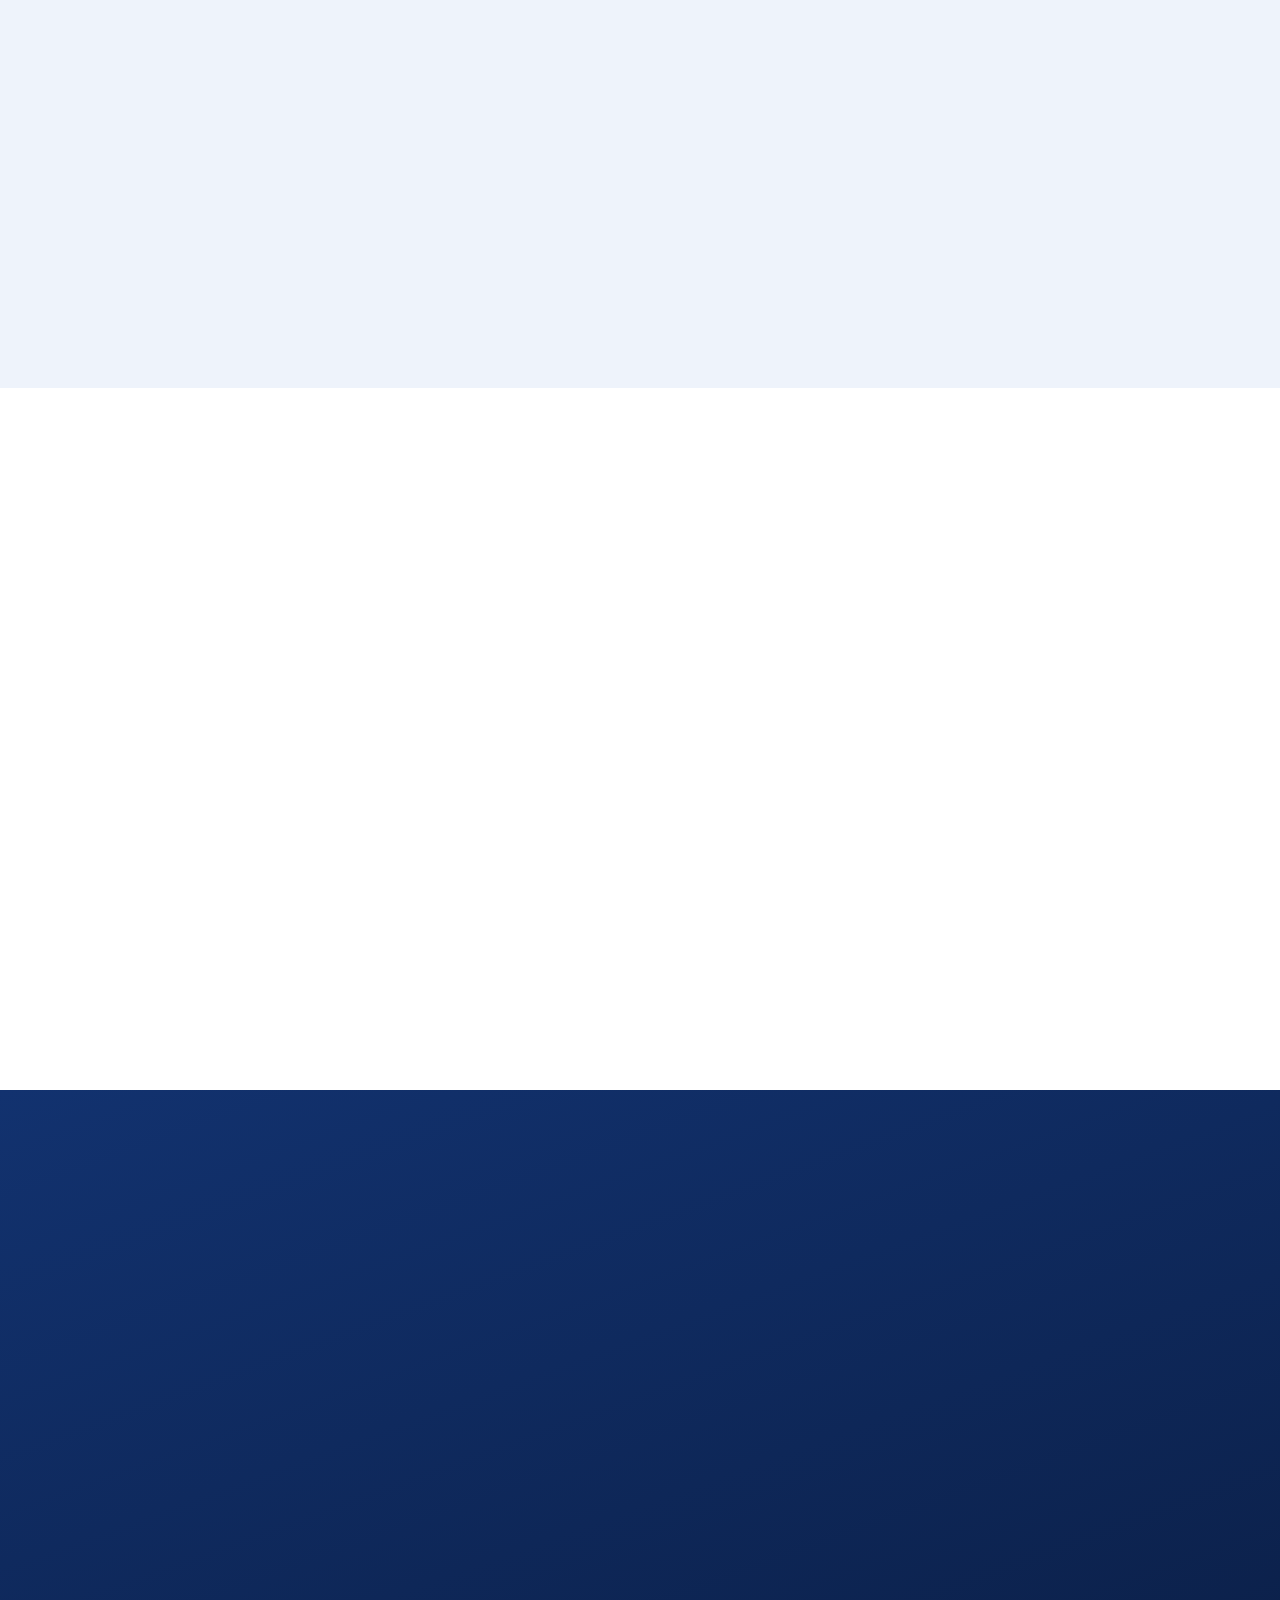
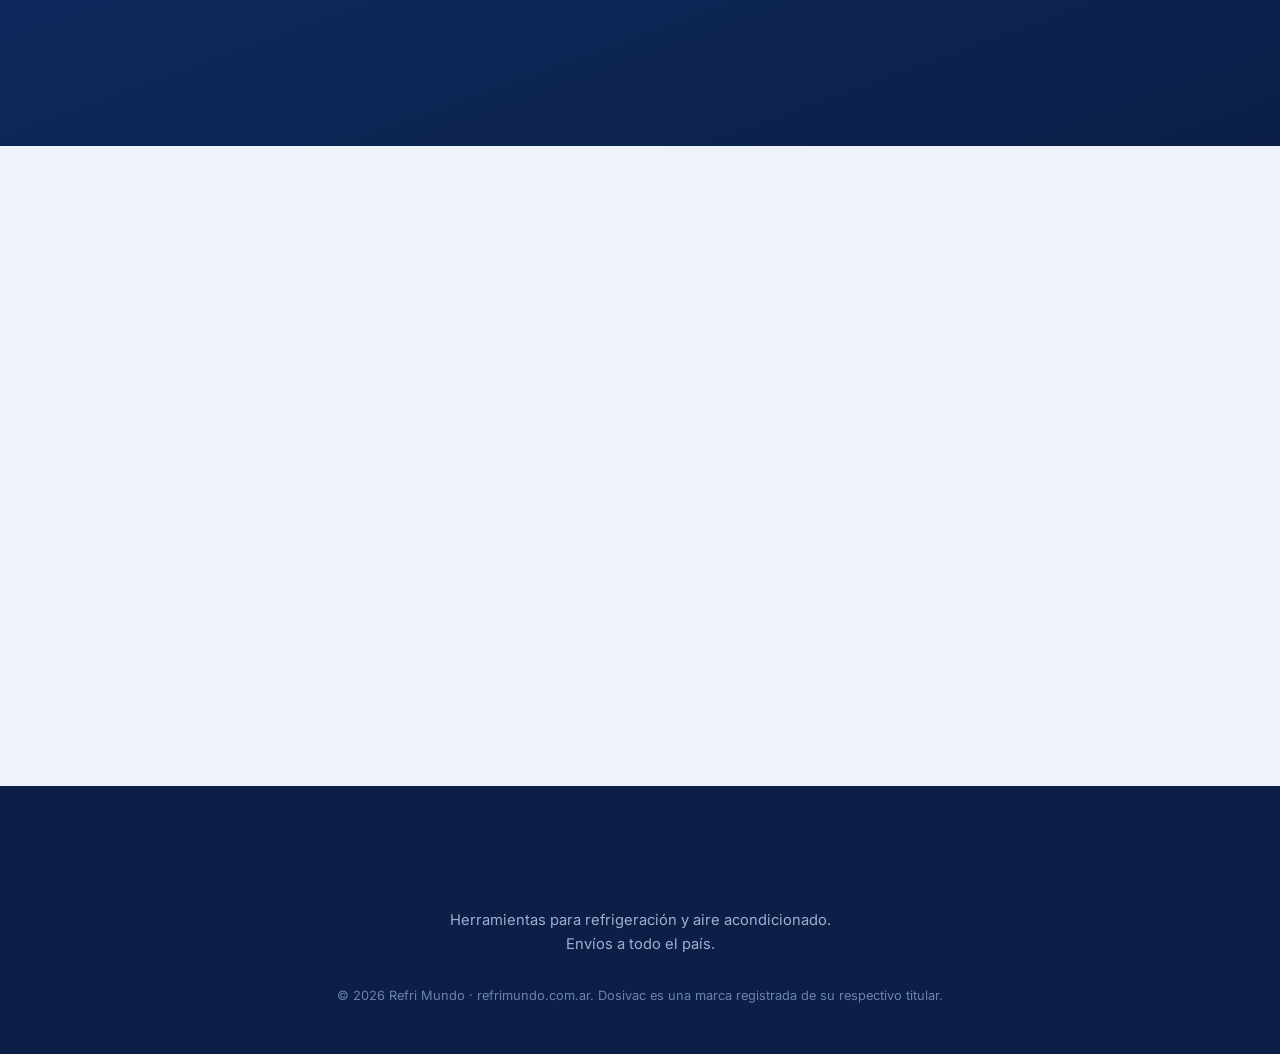
==== commit c1ee2117: "Rendimiento y pulido: combo carga al instante, header compacto en celular, inicio más liviano - Comb" ====
--- a/index.html
+++ b/index.html
@@ -1,6 +1,9 @@
 <!DOCTYPE html>
 <html lang="es-AR">
 <head>
+  <meta charset="UTF-8">
+  <meta name="viewport" content="width=device-width, initial-scale=1">
+
   <!-- Google tag (gtag.js) -->
   <script async src="https://www.googletagmanager.com/gtag/js?id=G-2M7QLMY64X"></script>
   <script>
@@ -9,8 +12,6 @@
     gtag('js', new Date());
     gtag('config', 'G-2M7QLMY64X');
   </script>
-  <meta charset="UTF-8">
-  <meta name="viewport" content="width=device-width, initial-scale=1">
   <title>Refri Mundo | Herramientas para refrigeración y aire acondicionado</title>
   <meta name="description" content="Refri Mundo: bombas de vacío, vacuómetros digitales, manifolds y herramientas para técnicos de refrigeración. Línea Dosivac con garantía de fábrica y envíos a todo el país.">
   <link rel="canonical" href="https://refrimundo.com.ar/">
@@ -30,6 +31,7 @@
   <link rel="preconnect" href="https://fonts.googleapis.com">
   <link rel="preconnect" href="https://fonts.gstatic.com" crossorigin>
   <link href="https://fonts.googleapis.com/css2?family=Inter:wght@400;500;600&family=Montserrat:wght@600;700;800&display=swap" rel="stylesheet">
+  <link rel="preload" as="image" href="img/portada.webp" fetchpriority="high">
   <link rel="stylesheet" href="css/styles.css">
 
   <script type="application/ld+json">
@@ -74,7 +76,7 @@
       </nav>
 
       <a class="btn btn--wa btn--sm header__cta" href="https://wa.me/5491125291029?text=Hola%20Refri%20Mundo%2C%20me%20contacto%20para..." target="_blank" rel="noopener">
-        <svg class="icon" aria-hidden="true"><use href="#i-wa"/></svg> WhatsApp
+        <svg class="icon" aria-hidden="true"><use href="#i-wa"/></svg> <span class="header__cta__txt">WhatsApp</span>
       </a>
 
       <button class="nav-toggle" id="navToggle" aria-label="Abrir menú" aria-expanded="false" aria-controls="nav">
--- a/css/styles.css
+++ b/css/styles.css
@@ -665,7 +665,10 @@
 
 @media (max-width: 560px) {
   .container { padding-left: 16px; padding-right: 16px; }
-  .header__cta { padding: .55em .9em; }
+  /* El botón de WhatsApp del encabezado queda como ícono redondo para que entren logo + menú */
+  .header__cta__txt { display: none; }
+  .header__cta { width: 42px; height: 42px; padding: 0; gap: 0; }
+  .header__cta .icon { width: 20px; height: 20px; }
   .hero__actions { grid-template-columns: 1fr; }
   .hero__actions .btn { width: 100%; }
   .trust__grid { grid-template-columns: 1fr; }
